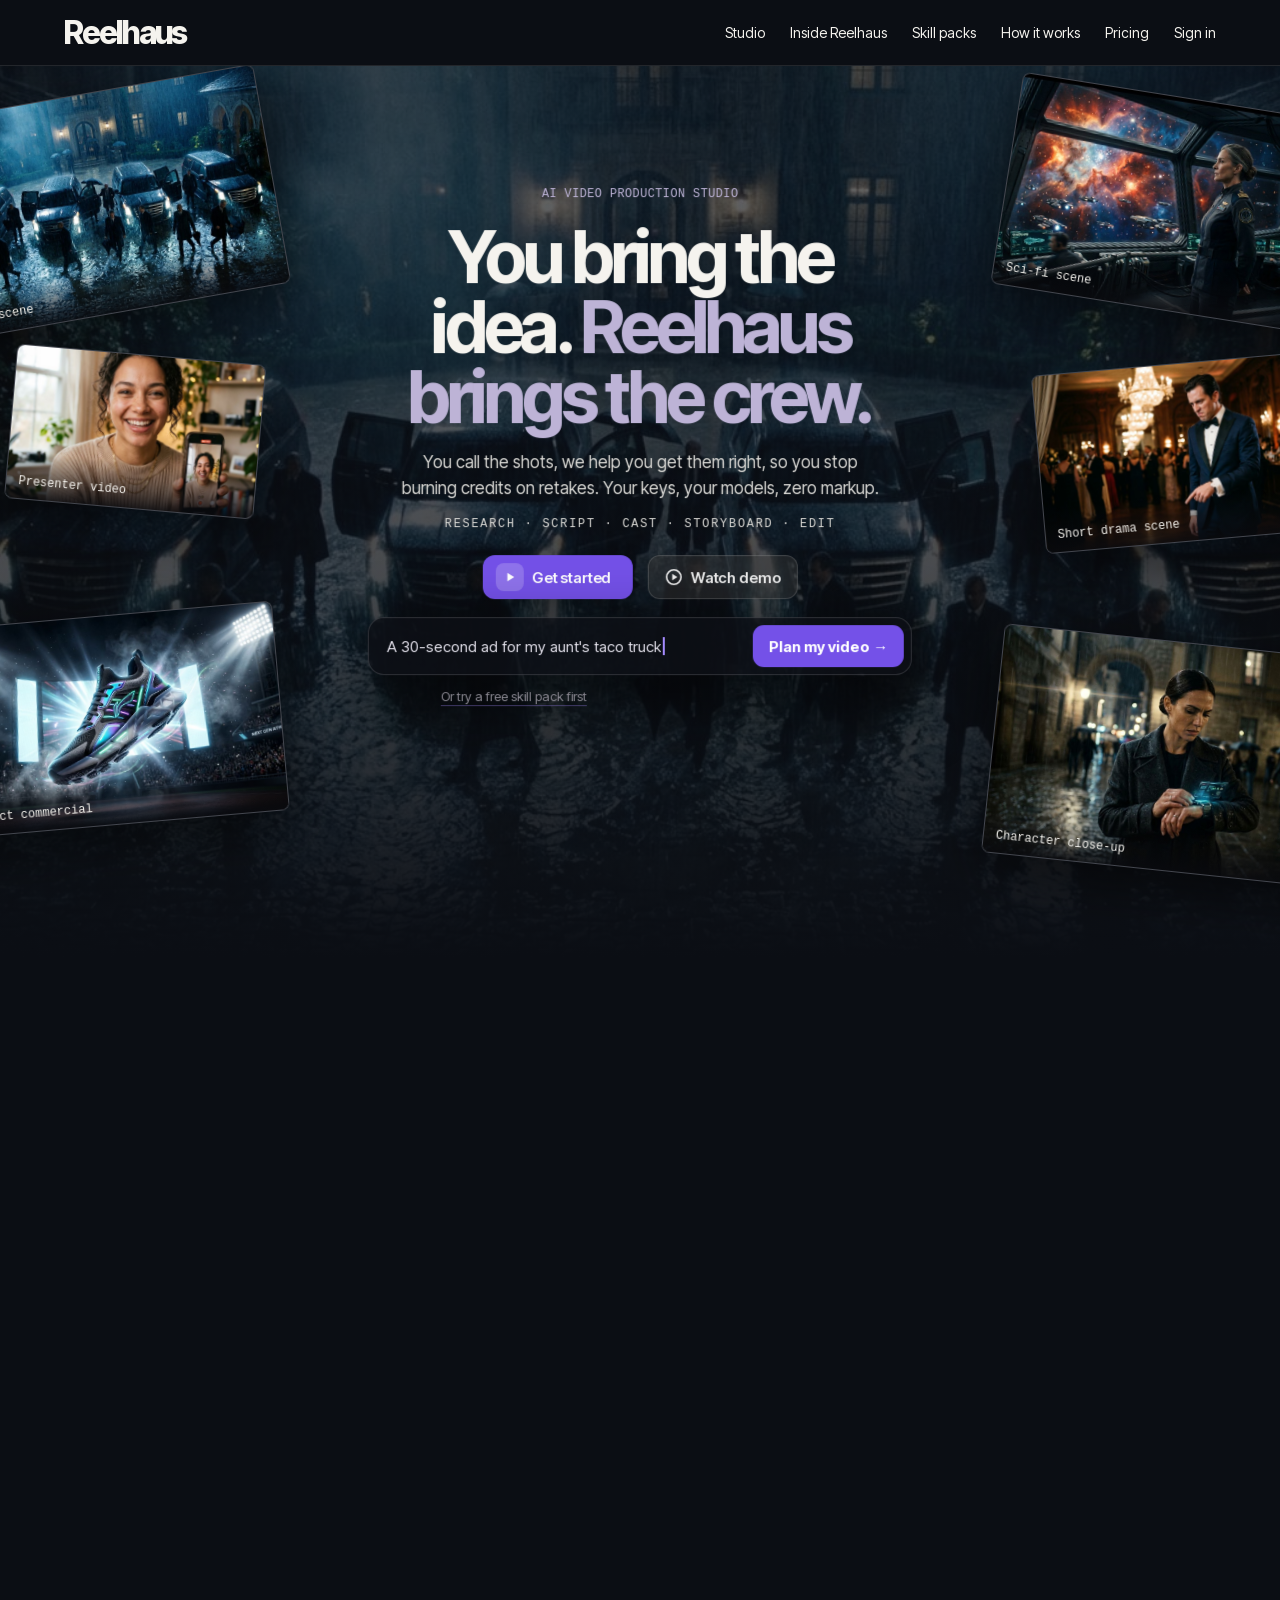
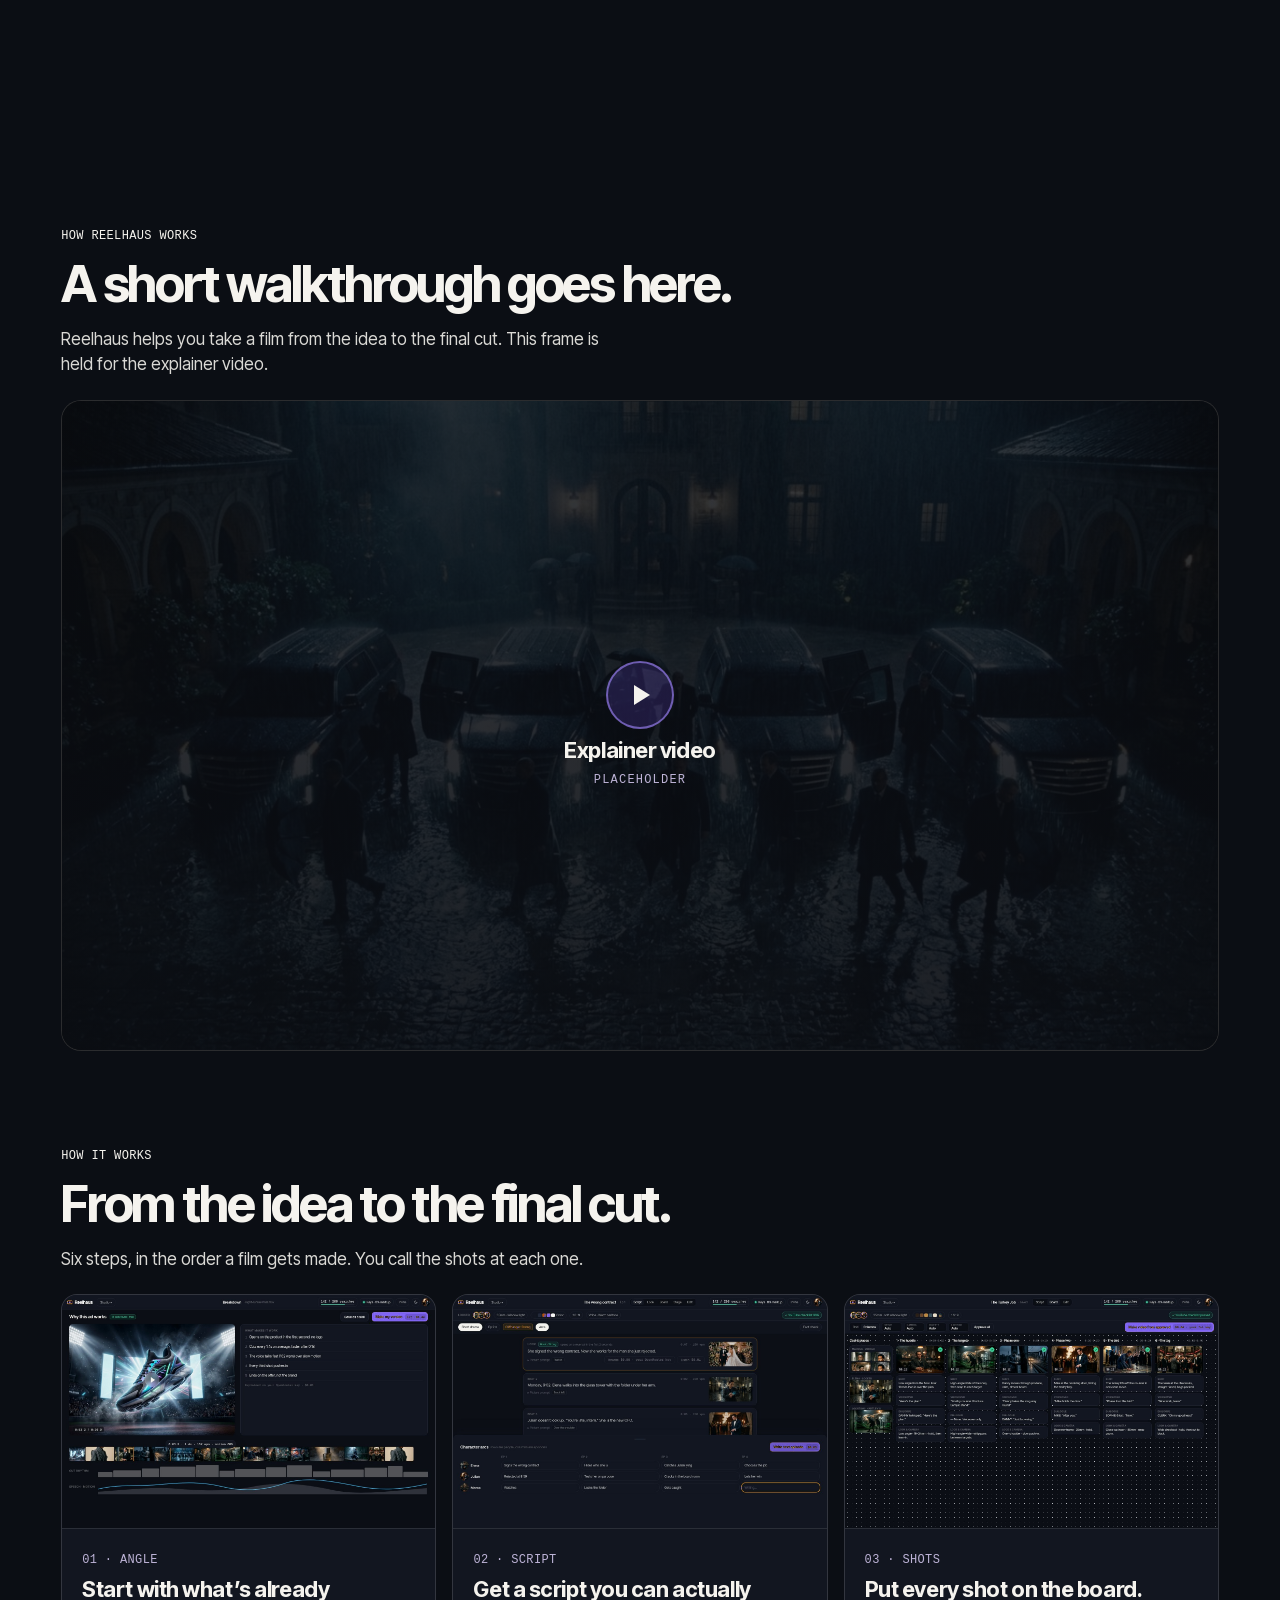
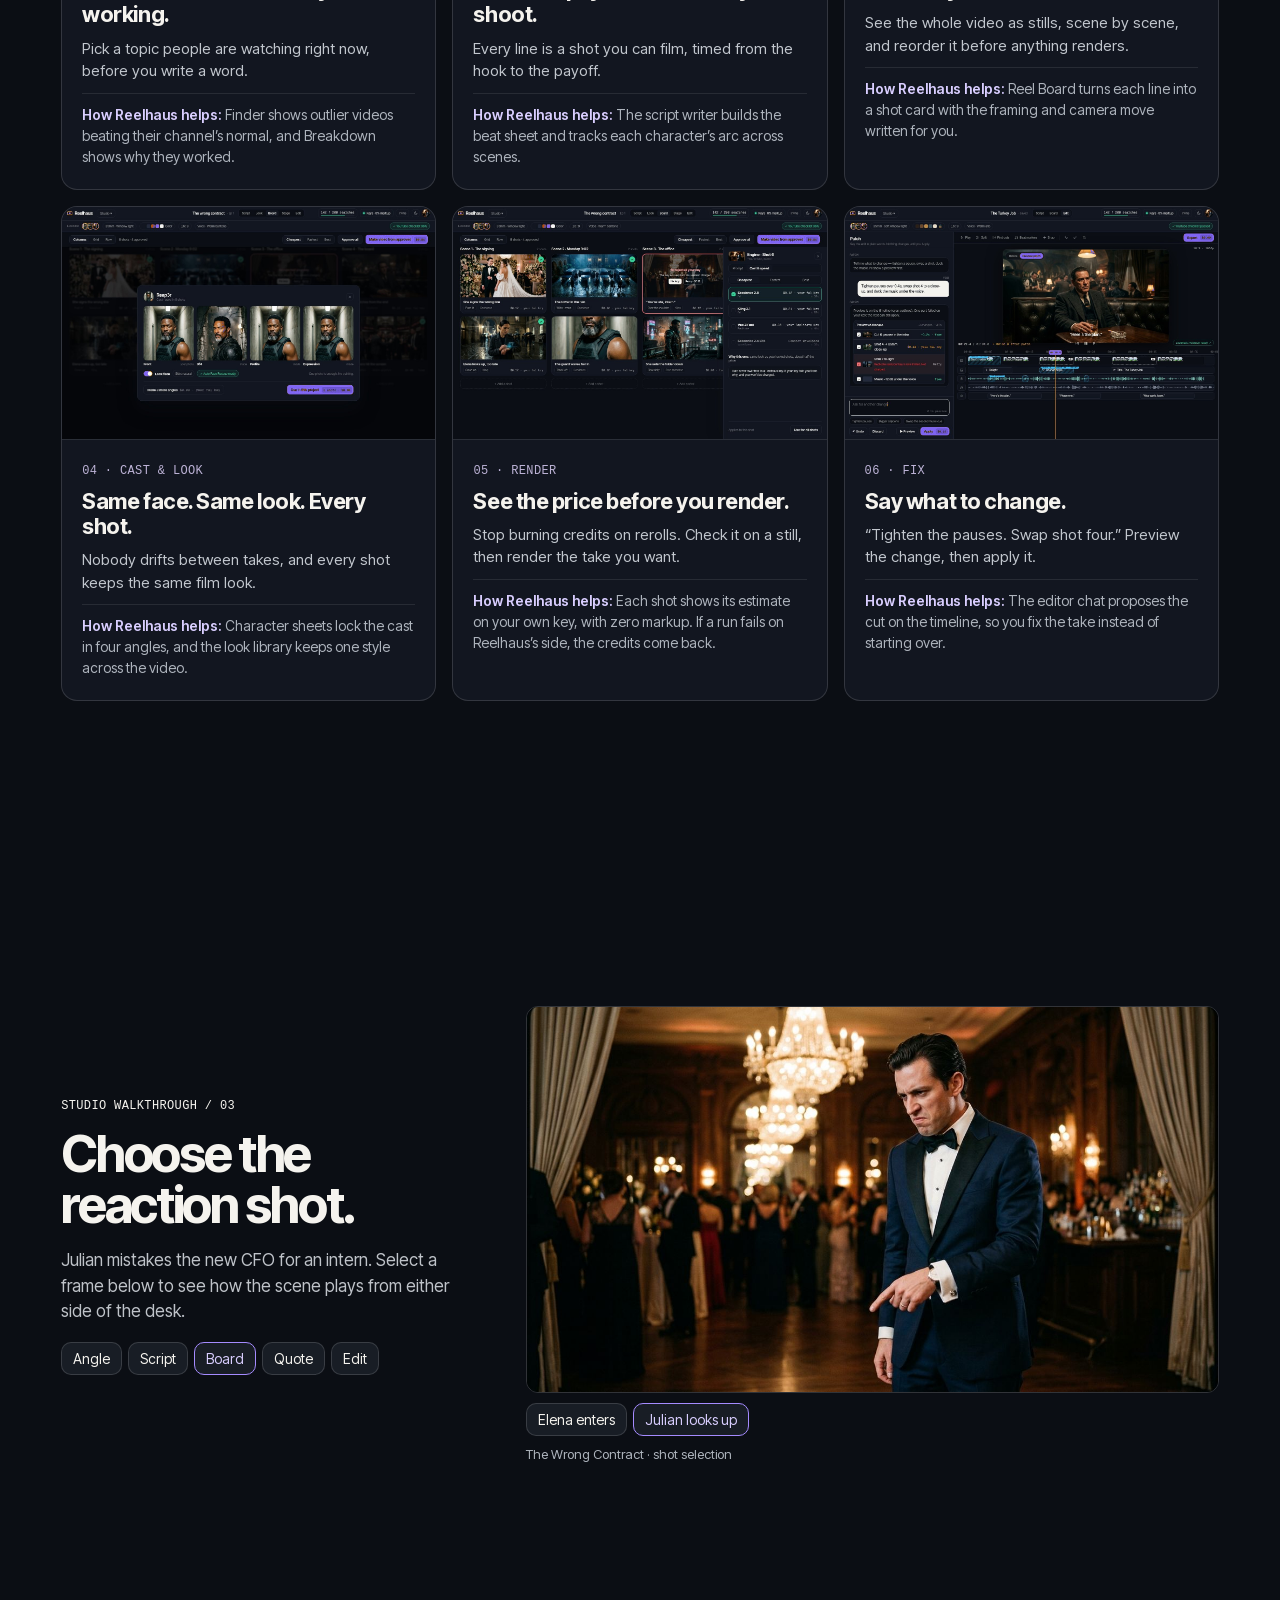
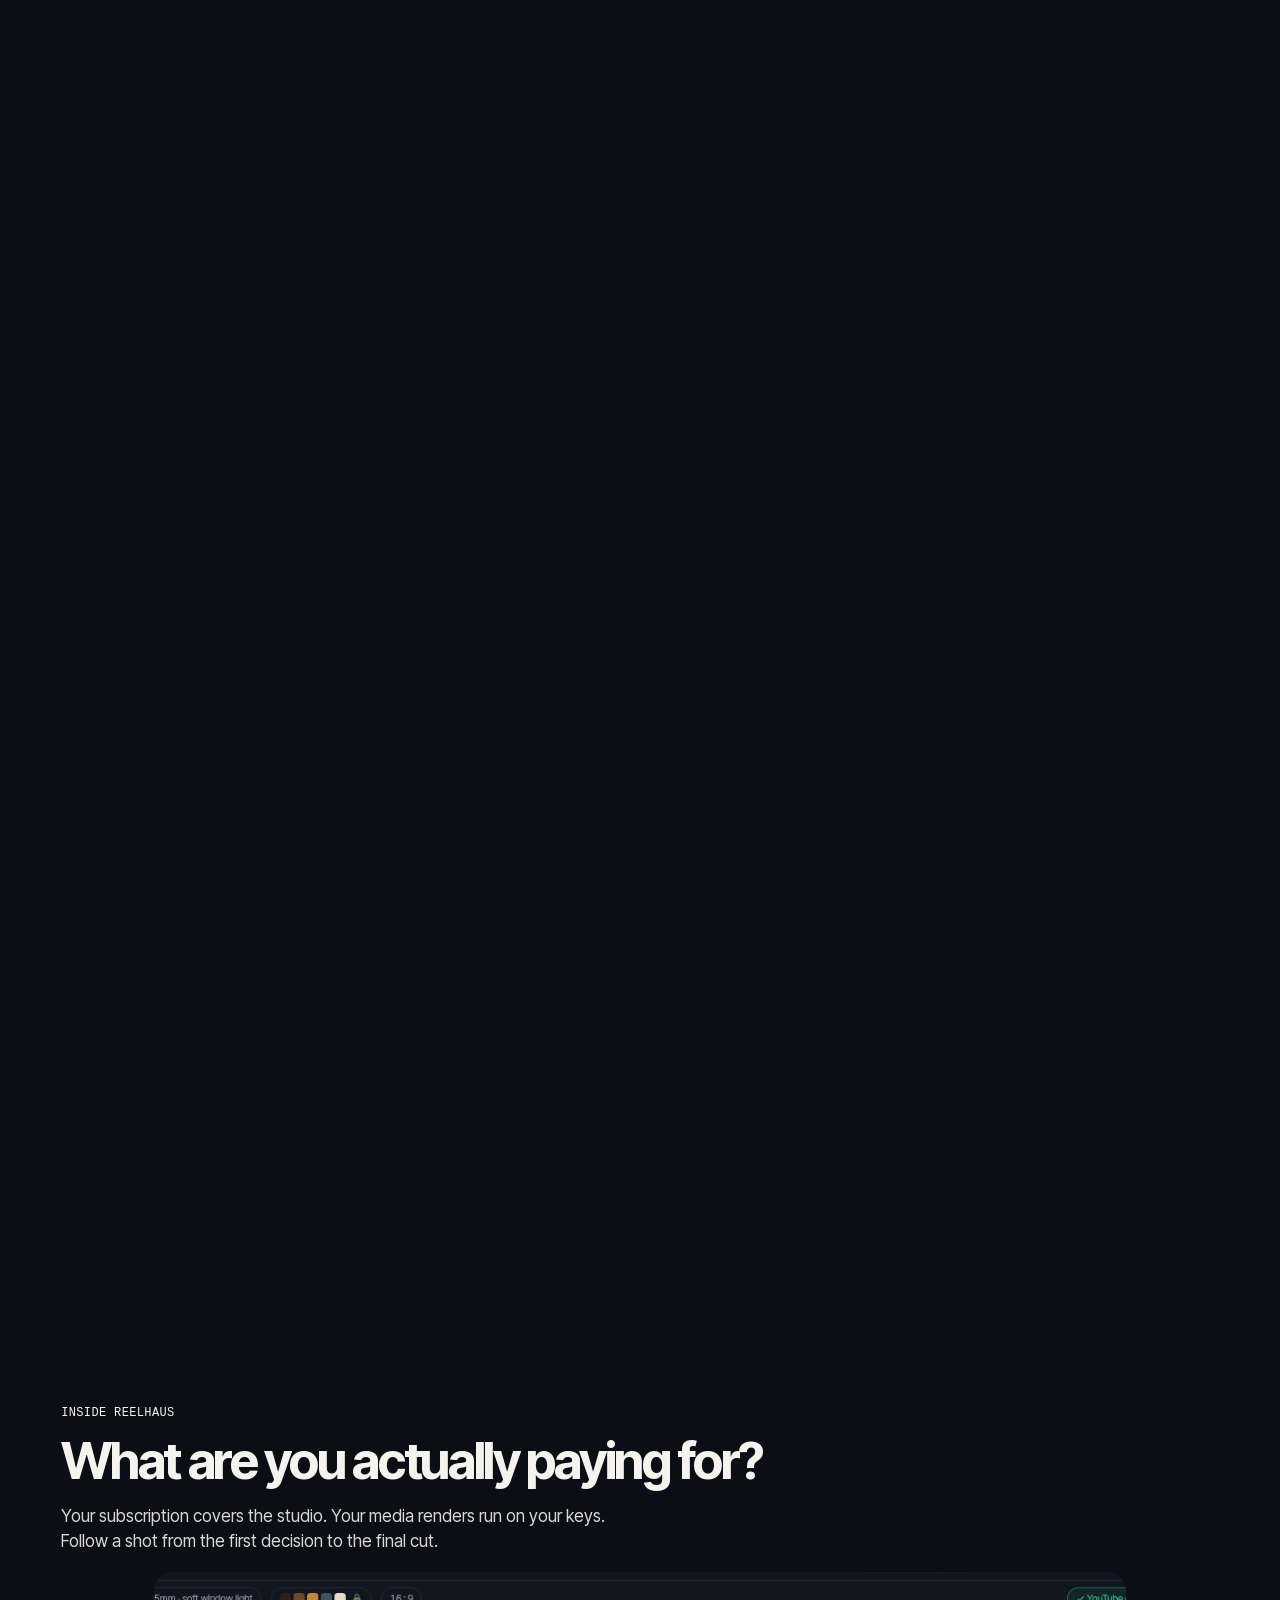
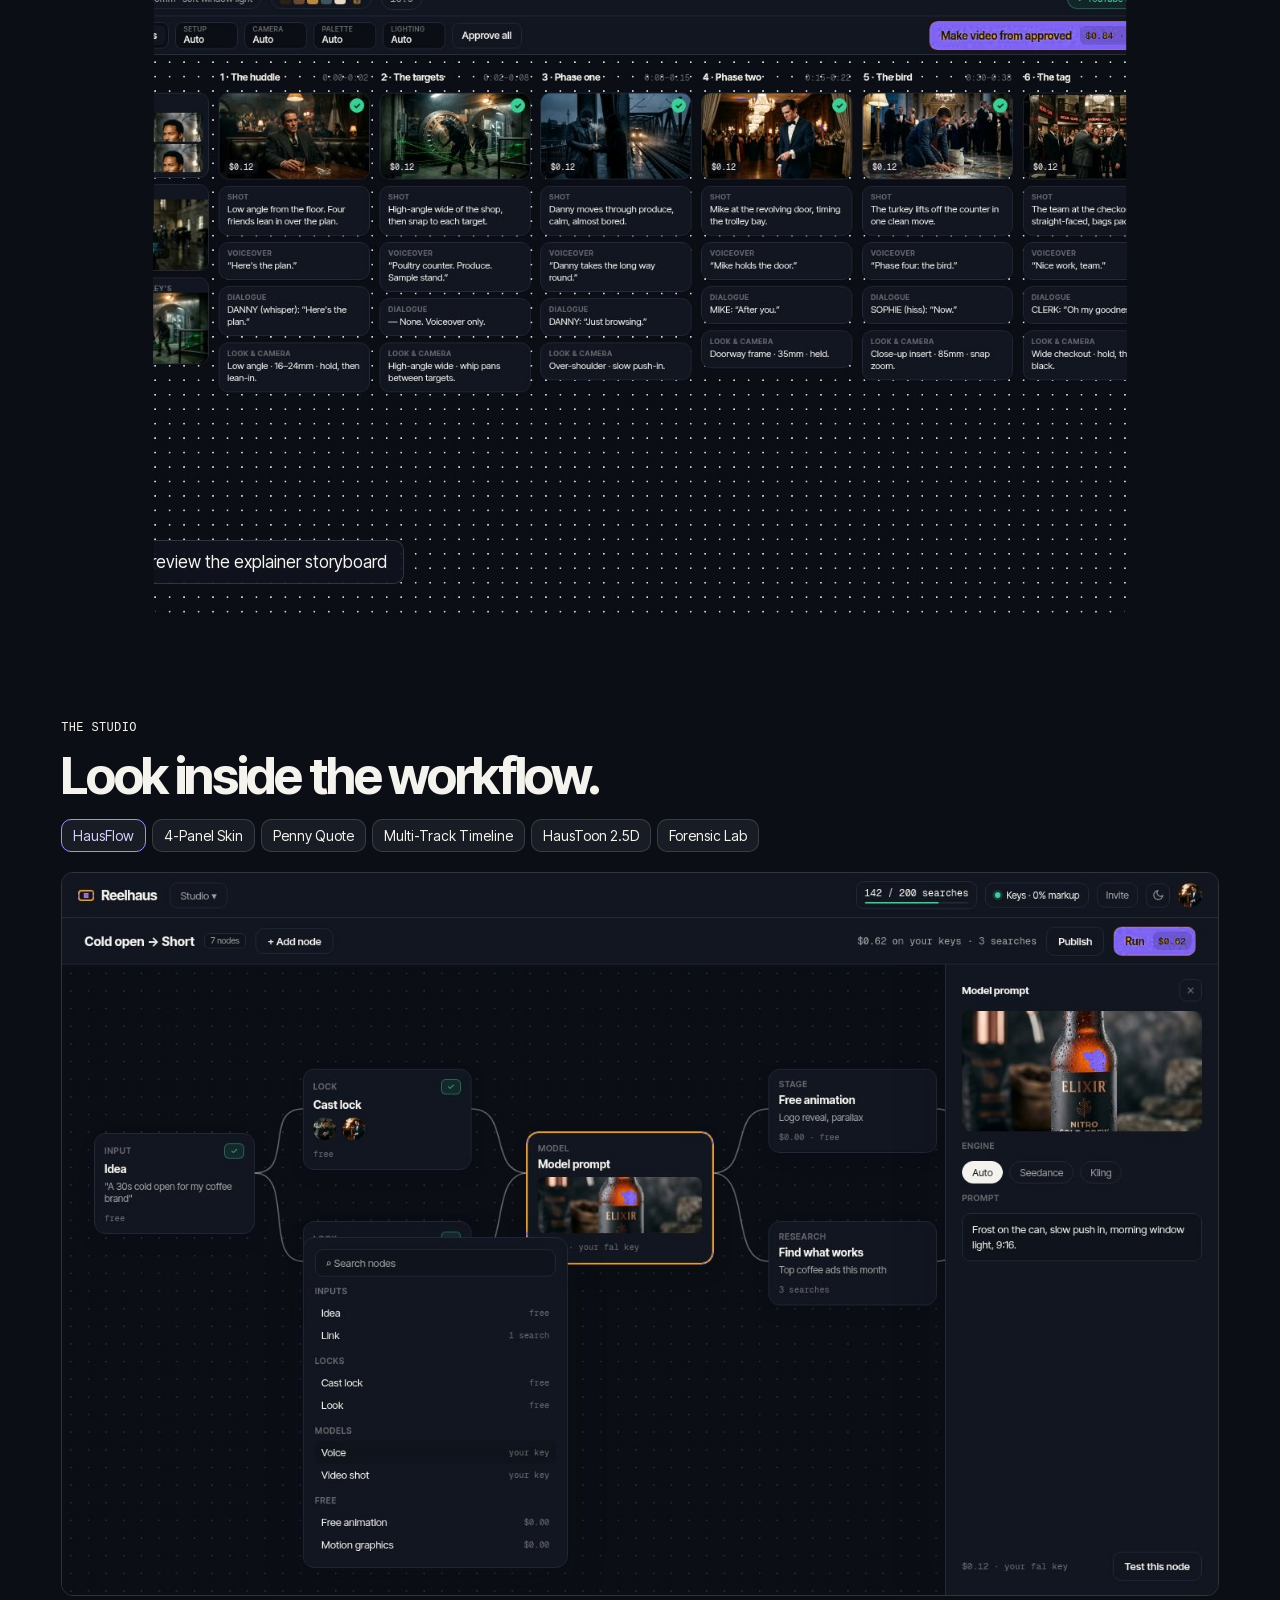
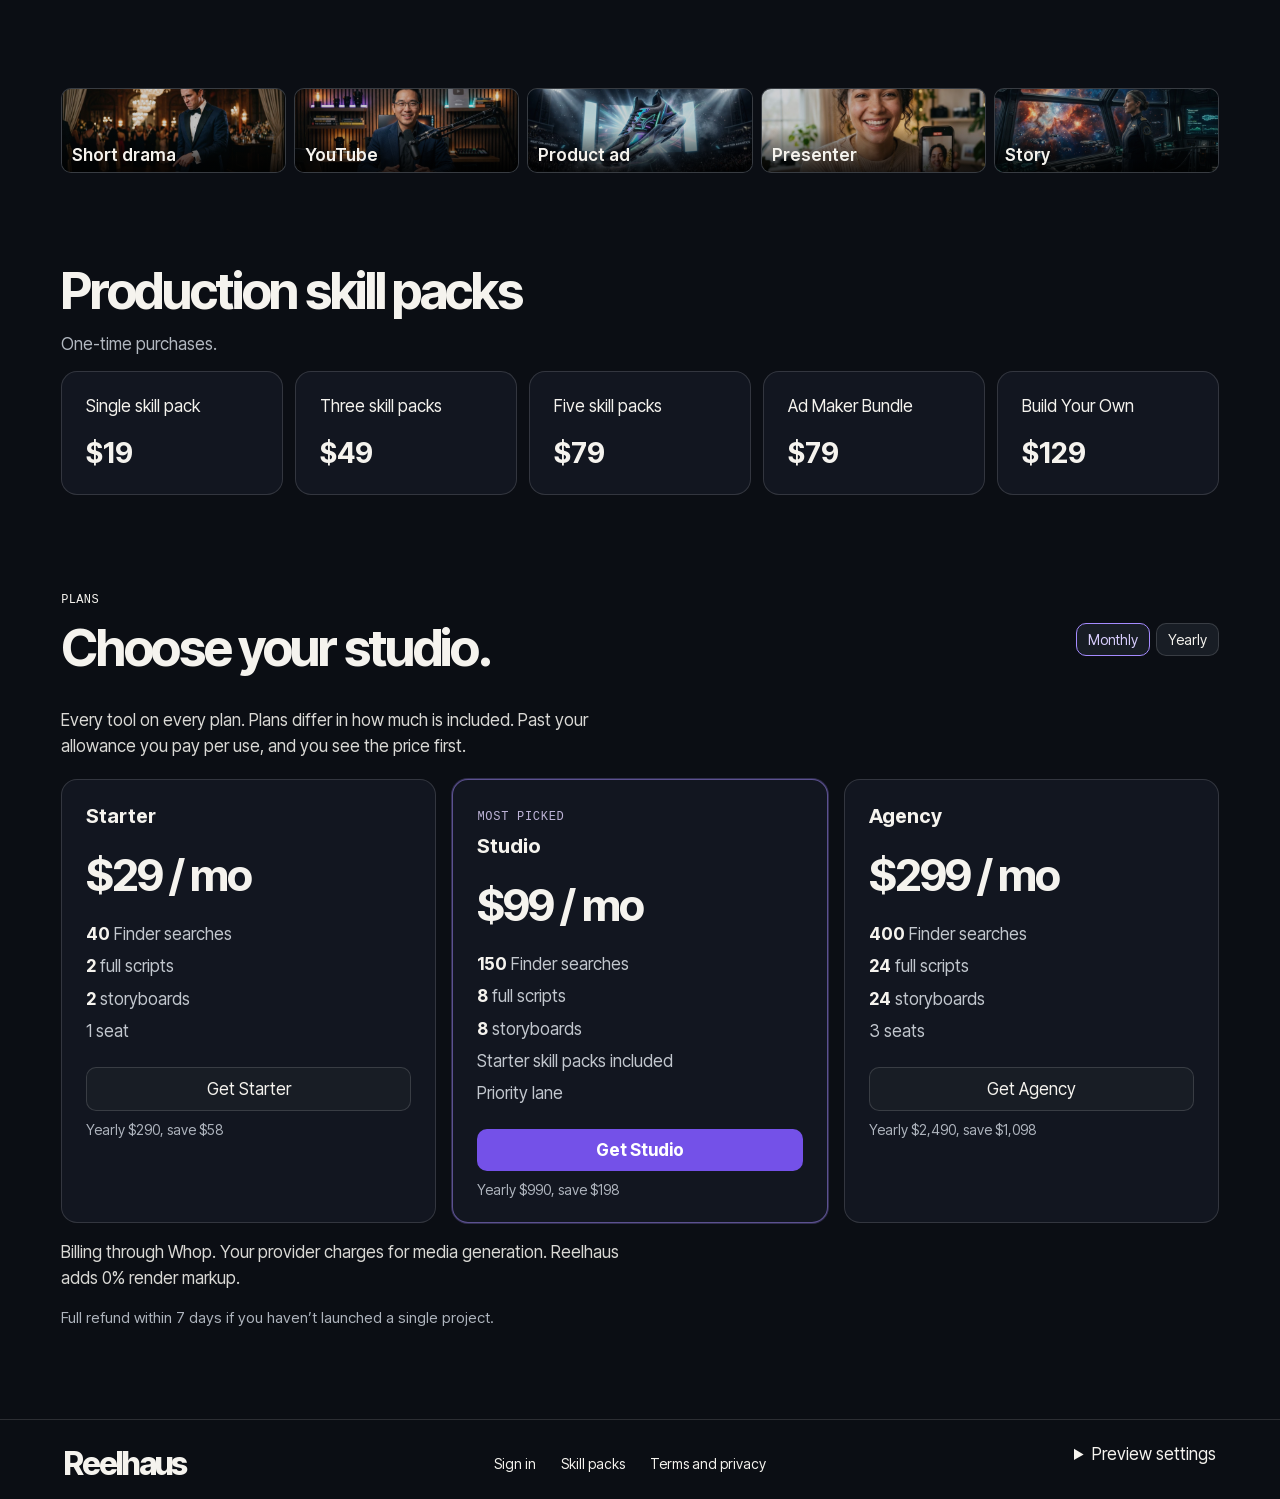
==== index.html @ 3196fe0f "Director studio headline and subline" ====
<!doctype html><html lang=en><head><meta charset=utf-8><meta name=viewport content="width=device-width,initial-scale=1"><title>Reelhaus · You bring the idea. Reelhaus brings the crew.</title><meta name=robots content=noindex>
<link rel=preload href="cg/it-font.woff2" as=font type="font/woff2" crossorigin><link rel=stylesheet href="home.css?v=1126cg6"></head><body>
<div class=sale id=banner>Cyber Week Founding Pass <b class=mono id=clock></b></div><nav><a href="#top" class=brand>Reelhaus</a><div class=links><a href="#studio">Studio</a><a href="#explainer">Inside Reelhaus</a><a href="#skills">Skill packs</a><a href="#process">How it works</a><a href="#pricing">Pricing</a><a href="https://reelhaus.ai/front/signin">Sign in</a></div></nav>
<div class=cineSeq><header id=top class=hero><img id=heroimg alt="Cinematic still from the Reelhaus showcase"><div class=heroCopy><small>AI VIDEO PRODUCTION STUDIO</small><h1 id=head>You bring the idea. <span class=hl2>Reelhaus brings the crew.</span></h1><p>You call the shots, we help you get them right, so you stop burning credits on retakes. Your keys, your models, zero markup.</p><p class=htags>Research · Script · Cast · Storyboard · Edit</p><div class=actions><a class="act act--go" href="#pricing"><span class=act__tile aria-hidden=true><svg viewBox="0 0 16 16"><path fill=currentColor d="M5.2 3.15v9.7L13.1 8 5.2 3.15z"/></svg></span>Get started</a><button class="act act--watch" type=button id=watchDemo><span class=act__play aria-hidden=true><svg viewBox="0 0 16 16"><circle cx=8 cy=8 r=6.4 fill=none stroke=currentColor stroke-width=1.4 /><path fill=currentColor d="M6.6 5.2v5.6L11.2 8z"/></svg></span>Watch demo</button></div><a class=chat href="#pricing" aria-label="Plan my video: see plans"><span class=chat__field><span class=chat__text data-typer>A 30-second ad for my aunt's taco truck</span><span class=chat__caret aria-hidden=true></span></span><span class=chat__go>Plan my video →</span></a><p class=hero__alt><a href="https://reelhaus.ai/front/skills/store">Or try a free skill pack first</a></p></div><div class=arrive><small>DIRECTOR STUDIO</small><h2>AI video production just got easier</h2><p>Reelhaus helps you turn an idea into a finished production no matter what kind of video you're trying to shoot.</p></div><div class=frames></div><p class=framehint>Swipe to see each kind of video →</p><a class="btn boardLink" href="#explainer" hidden>Explore the studio ↓</a></header></div>
<main class=wrap>
<section class="section explain" id=explainer><small>HOW REELHAUS WORKS</small><h2>A short walkthrough goes here.</h2><p class=sub>Reelhaus helps you take a film from the idea to the final cut. This frame is held for the explainer video.</p><div class=explain-frame role=img aria-label="Placeholder for the explainer video"><img src="cg/motor.jpeg" alt="" aria-hidden=true width=1280 height=714><div class=explain-overlay><span class=explain-mark aria-hidden=true></span><span class=explain-label>Explainer video</span><span class=explain-soon>Placeholder</span></div></div></section>
<section class=section id=process><small>HOW IT WORKS</small><h2>From the idea to the final cut.</h2><p class=sub>Six steps, in the order a film gets made. You call the shots at each one.</p><div class=steps><article class=stepcard><img src="cg/lab.jpeg" alt="Angle step in the Reelhaus studio" loading=lazy width=1440 height=900><div><small>01 · ANGLE</small><h3>Start with what’s already working.</h3><p>Pick a topic people are watching right now, before you write a word.</p><p class=helps><b>How Reelhaus helps:</b> Finder shows outlier videos beating their channel’s normal, and Breakdown shows why they worked.</p></div></article><article class=stepcard><img src="cg/script.jpeg" alt="Script step in the Reelhaus studio" loading=lazy width=1440 height=900><div><small>02 · SCRIPT</small><h3>Get a script you can actually shoot.</h3><p>Every line is a shot you can film, timed from the hook to the payoff.</p><p class=helps><b>How Reelhaus helps:</b> The script writer builds the beat sheet and tracks each character’s arc across scenes.</p></div></article><article class=stepcard><img src="cg/board.jpeg" alt="Shots step in the Reelhaus studio" loading=lazy width=1440 height=900><div><small>03 · SHOTS</small><h3>Put every shot on the board.</h3><p>See the whole video as stills, scene by scene, and reorder it before anything renders.</p><p class=helps><b>How Reelhaus helps:</b> Reel Board turns each line into a shot card with the framing and camera move written for you.</p></div></article><article class=stepcard><img src="cg/cast.jpeg" alt="Cast & look step in the Reelhaus studio" loading=lazy width=1440 height=900><div><small>04 · CAST & LOOK</small><h3>Same face. Same look. Every shot.</h3><p>Nobody drifts between takes, and every shot keeps the same film look.</p><p class=helps><b>How Reelhaus helps:</b> Character sheets lock the cast in four angles, and the look library keeps one style across the video.</p></div></article><article class=stepcard><img src="cg/quote.jpeg" alt="Render step in the Reelhaus studio" loading=lazy width=1440 height=900><div><small>05 · RENDER</small><h3>See the price before you render.</h3><p>Stop burning credits on rerolls. Check it on a still, then render the take you want.</p><p class=helps><b>How Reelhaus helps:</b> Each shot shows its estimate on your own key, with zero markup. If a run fails on Reelhaus’s side, the credits come back.</p></div></article><article class=stepcard><img src="cg/edit.jpeg" alt="Fix step in the Reelhaus studio" loading=lazy width=1440 height=900><div><small>06 · FIX</small><h3>Say what to change.</h3><p>“Tighten the pauses. Swap shot four.” Preview the change, then apply it.</p><p class=helps><b>How Reelhaus helps:</b> The editor chat proposes the cut on the timeline, so you fix the take instead of starting over.</p></div></article></div><p class=stephint>Swipe for all six steps →</p></section><!-- The Wrong Contract walkthrough, moved below the six-step section (Nov 26). -->
<section id=studio class="section story"><div class=stage><div><small id=step></small><h2 id=storytitle></h2><p id=storycopy></p><div id=chapters class=tabs></div></div><figure><img id=storyimg class=screen alt=""><div id=trybar class=tabs style="margin-top:10px"></div><figcaption id=caption></figcaption></figure></div></section>
<section class=section id=paying><small>INSIDE REELHAUS</small><h2>What are you actually paying for?</h2><p class=sub>Your subscription covers the studio. Your media renders run on your keys. Follow a shot from the first decision to the final cut.</p><div class=speaker><img id=poster alt="The Reelhaus board with every shot planned"><button id=explain>▶ Preview the explainer storyboard</button></div></section>
<section class=section id=showcase><small>THE STUDIO</small><h2>Look inside the workflow.</h2><div class=tabs id=showtabs></div><br><img class=screen id=showimg alt=""></section>
<div class=formats id=formats aria-label="Explore video formats"></div>
<section class=section id=skills><h2>Production skill packs</h2><p class=muted>One-time purchases.</p><div class=shelf id=packs></div></section>
<section class=section id=pricing><div class=toolbar><div><small>PLANS</small><h2>Choose your studio.</h2></div><div class=tabs><button id=monthly>Monthly</button><button id=yearly>Yearly</button></div></div><p class=sub>Every tool on every plan. Plans differ in how much is included. Past your allowance you pay per use, and you see the price first.</p><div class=plans><article class="panel"><h3>Starter</h3><strong class=price data-mo="$29 / mo" data-yr="$290 / yr">$29 / mo</strong><ul><li><b>40</b> Finder searches</li><li><b>2</b> full scripts</li><li><b>2</b> storyboards</li><li>1 seat</li></ul><a class="btn" data-mo="https://whop.com/checkout/plan_vIGeO5fbLDedA" data-yr="https://whop.com/checkout/plan_IWw9tBwpGFD9Z" href="https://whop.com/checkout/plan_vIGeO5fbLDedA">Get Starter</a><span class=yr>Yearly $290, save $58</span></article><article class="panel pick"><span class=tag>Most picked</span><h3>Studio</h3><strong class=price data-mo="$99 / mo" data-yr="$990 / yr">$99 / mo</strong><ul><li><b>150</b> Finder searches</li><li><b>8</b> full scripts</li><li><b>8</b> storyboards</li><li>Starter skill packs included</li><li>Priority lane</li></ul><a class="btn cta" data-mo="https://whop.com/checkout/plan_9DZ0OADZL1bAc" data-yr="https://whop.com/checkout/plan_Pr12zNX5p3GUt" href="https://whop.com/checkout/plan_9DZ0OADZL1bAc">Get Studio</a><span class=yr>Yearly $990, save $198</span></article><article class="panel"><h3>Agency</h3><strong class=price data-mo="$299 / mo" data-yr="$2,490 / yr">$299 / mo</strong><ul><li><b>400</b> Finder searches</li><li><b>24</b> full scripts</li><li><b>24</b> storyboards</li><li>3 seats</li></ul><a class="btn" data-mo="https://whop.com/checkout/plan_gIcehut7rWfQ9" data-yr="https://whop.com/checkout/plan_ZNGIC8xR3PT9p" href="https://whop.com/checkout/plan_gIcehut7rWfQ9">Get Agency</a><span class=yr>Yearly $2,490, save $1,098</span></article></div><p class=sub>Billing through Whop. Your provider charges for media generation. Reelhaus adds 0% render markup.</p><p class=refund>Full refund within 7 days if you haven’t launched a single project.</p></section></main>
<footer><b class=brand>Reelhaus</b><div class=links><a href="https://reelhaus.ai/front/signin">Sign in</a><a href="https://reelhaus.ai/front/skills/store">Skill packs</a><a href="https://reelhaus.ai/front/legal">Terms and privacy</a></div><details id=settings><summary>Preview settings</summary><label>Campaign <select id=campaign><option>Cyber Week</option><option>Evergreen</option></select></label><small>Storyboard previews use stills.</small></details></footer>
<dialog id=modal><div class=toolbar><small id=kind></small><button id=closebtn>Close ×</button></div><h3 id=mt></h3><img id=mi alt=""><p id=mc></p><div class=actions><button id=prev>Previous</button><button id=next>Next</button></div></dialog>
<dialog id=demo class=demobox><div class=toolbar><small>REELHAUS DEMO</small><button id=democlose>Close ×</button></div><video id=demoVideo controls playsinline preload=none></video></dialog><script src="home.js?v=1126cg6"></script></body></html>
---- home.css ----
@font-face{font-family:IT;src:url(cg/it-font.woff2) format('woff2');font-display:swap}*{box-sizing:border-box}html{scroll-behavior:smooth;scroll-padding-top:24px}body{margin:0;background:#0b0e14;color:#f5f3ee;font:17px IT,Arial,sans-serif}a,button,select{color:inherit;font:inherit}a{text-decoration:none}button,select{cursor:pointer}button,a.btn,select{background:#181d25;border:1px solid #ffffff24;border-radius:10px;padding:11px 16px}button:hover,.btn:hover,select:hover{border-color:#ffffff80}button:focus-visible,a:focus-visible,select:focus-visible{outline:3px solid #A58BFF;outline-offset:3px}.cta{background:#7451E8!important;color:#fff;border:0!important;font-weight:700}.cta:hover{background:#8466f0!important}.mono,small{font:12px/1.55 ui-monospace,monospace;letter-spacing:.03em}.sale,nav,.toolbar,.actions,.crumb{display:flex;align-items:center;gap:15px}.sale{background:#14111f;justify-content:center;padding:7px;font-size:13px}.sale b{color:#BDB3D6}nav{height:66px;justify-content:space-between;padding:0 5vw;border-bottom:1px solid #ffffff19}.brand{font-weight:750;letter-spacing:-.065em;font-size:32px}.links{display:flex;align-items:center;gap:25px;font-size:14px}.wrap{max-width:1260px;padding:0 4vw;margin:auto}.hero{position:relative;isolation:isolate;min-height:590px;height:72vh;max-height:840px;display:flex;align-items:end;background:#101216;overflow:hidden}.hero>img{position:absolute;inset:0;width:100%;height:100%;object-fit:cover;z-index:-2;transform:scale(var(--scale,1.01));object-position:65% 44%}.hero:after{content:'';position:absolute;inset:0;z-index:-1;background:linear-gradient(90deg,#090a0cdc 0%,#090a0c66 55%,transparent),linear-gradient(0deg,#0b0e14,transparent 53%)}.heroCopy{width:100%;padding:7vh 5vw 5vh}.hero h1{font-size:clamp(50px,6.2vw,94px);line-height:.98;letter-spacing:-.055em;max-width:780px;margin:18px 0}.hero p,.sub{max-width:570px;line-height:1.5;color:#dad9d5}.actions{flex-wrap:wrap}.hero .actions{margin:24px 0}.filmctl{display:flex;align-items:center;gap:16px;font-size:14px}.filmctl button{border-radius:30px;background:#0007}.hero progress{accent-color:#A58BFF;width:min(25vw,320px);height:3px}.formats{display:grid;grid-template-columns:repeat(5,1fr);gap:8px;margin-top:14px}.formats button{padding:0;position:relative;overflow:hidden;background:#171c23;aspect-ratio:2.65}.formats img{width:100%;height:100%;object-fit:cover;opacity:.8}.formats span{position:absolute;bottom:0;left:0;width:100%;text-align:left;padding:18px 10px 7px;background:linear-gradient(transparent,#000c);font-weight:600}.section{margin:92px auto}.section h2,.stage h2{font-size:clamp(32px,4vw,58px);line-height:1;letter-spacing:-.045em;margin:12px 0 18px}.story{height:235vh}.stage{position:sticky;top:0;min-height:98vh;display:grid;grid-template-columns:1fr 1.7fr;gap:5%;align-items:center}.stage p{color:#bfc3c9;line-height:1.5}.tabs{display:flex;gap:6px;flex-wrap:wrap}.tabs button{padding:7px 11px;font-size:14px}.tabs button[aria-pressed=true]{border-color:#A58BFF;color:#d9ceff}.screen{display:block;width:100%;border-radius:12px;border:1px solid #ffffff28;transition:opacity .2s}.stage figure{margin:0}.stage figcaption{font-size:13px;color:#aeb4bd;margin-top:10px}.speaker{position:relative;aspect-ratio:16/9;overflow:hidden;background:#090a0d;border-radius:20px}.speaker img{width:100%;height:100%;object-fit:cover}.speaker button{position:absolute;bottom:6%;left:4%;background:#10141ef0}.panel{border:1px solid #ffffff23;background:#121620;border-radius:16px;padding:24px}.plans{display:grid;grid-template-columns:1fr 1fr;gap:16px;margin-top:20px}.price{font-size:44px;letter-spacing:-.045em}.panel h3{margin-top:0}.panel p{color:#c2c7ce;line-height:1.5}.toolbar{justify-content:space-between;flex-wrap:wrap}.shelf{display:flex;gap:12px;overflow:auto}.shelf .panel{min-width:175px;flex:1}.shelf strong{display:block;margin-top:20px;font-size:28px}footer{border-top:1px solid #ffffff22;padding:24px 5vw;display:flex;justify-content:space-between;gap:12px;flex-wrap:wrap}details{max-width:600px}summary{cursor:pointer}details label{display:block;margin:10px 0}select{max-width:100%;font-size:14px}dialog{background:#121620;color:#f5f3ee;border:1px solid #424853;border-radius:18px;width:min(860px,94vw);max-height:92vh;padding:22px}dialog::backdrop{background:#000c}dialog img{width:100%;max-height:54vh;object-fit:contain}dialog h3{font-size:26px;margin:15px 0}.muted{color:#b2b8c0}body [hidden]{display:none!important}
@media(max-width:700px){.links a:not(:last-child){display:none}.hero{height:auto;min-height:510px}.hero h1{font-size:47px}.heroCopy{padding:40px 5vw 24px}.hero .actions{align-items:stretch;flex-direction:column;text-align:center}.formats{display:flex;overflow:auto}.formats button{flex:0 0 135px}.story{height:auto}.stage{display:block;position:static;min-height:auto}.stage figure{margin-top:20px}.plans{grid-template-columns:1fr}.section{margin:60px auto}.speaker{border-radius:12px}.toolbar{align-items:start}.filmctl{gap:8px}.hero progress{display:none}}
@media(prefers-reduced-motion:reduce){html{scroll-behavior:auto}.story{height:auto}.stage{position:static;min-height:0}.hero>img{transform:none}.screen{transition:none}}


.cineSeq{position:relative;height:185svh;background:#0b0e14}.cineSeq .hero{position:sticky;top:0;height:100svh;min-height:540px;max-height:none;display:block;isolation:isolate}.cineSeq .hero:after{z-index:-1;background:linear-gradient(0deg,#0b0e14 1%,#0b0e14a8 35%,#0b0e147d 85%,#0b0e1490)}.cineSeq .hero>img{filter:saturate(.75);object-position:50% 42%;opacity:.68}.cineSeq .heroCopy{position:absolute;top:42%;left:50%;transform:translate(-50%,-50%);padding:0;width:min(58%,790px);text-align:center;z-index:3}.heroCopy h1{font-size:clamp(54px,5.6vw,90px);text-wrap:balance;line-height:.98}.heroCopy p{margin:18px auto;max-width:490px}.heroCopy .actions,.heroCopy .filmctl{justify-content:center}.heroCopy .filmctl{margin:18px auto}.heroCopy progress{display:none}.frames{position:absolute;inset:0;pointer-events:none;z-index:2}.frame{margin:0;position:absolute;left:0;top:0;transform-origin:center;background:#121620;box-shadow:0 18px 50px #0008;border:1px solid #ffffff35;border-radius:8px;overflow:hidden}.frame img{width:100%;height:100%;object-fit:cover;display:block}.frame figcaption{position:absolute;bottom:0;left:0;right:0;background:linear-gradient(transparent,#090a0ee6);padding:22px 12px 10px;font:12px ui-monospace,monospace}.arrive{position:absolute;inset:14% 5% auto;text-align:center;opacity:0;pointer-events:none}.arrive h2{font-size:clamp(36px,5.7vw,88px);letter-spacing:-.055em;margin:10px auto}.boardLink{position:absolute;left:50%;bottom:13%;transform:translateX(-50%);z-index:4}.heroCopy small,.arrive small{color:#BDB3D6}.speaker{clip-path:inset(0 var(--reveal,0%) round 20px)}.frame,.heroCopy,.arrive{will-change:transform,opacity}
@media(max-width:700px),(prefers-reduced-motion:reduce){.cineSeq{height:auto}.cineSeq .hero{position:relative;height:auto;min-height:0;padding:34px 0 18px}.cineSeq .heroCopy{position:relative;inset:auto;transform:none;width:min(92%,740px);margin:auto}.heroCopy h1{font-size:clamp(40px,8vw,72px)}.speaker{clip-path:none}.cineSeq .heroCopy,.frame{will-change:auto}.arrive{position:relative;inset:auto;opacity:1;pointer-events:auto;margin:28px auto 0;width:min(92%,740px);text-align:center}.arrive h2{font-size:clamp(28px,7.4vw,48px);margin:8px auto 12px}.boardLink{position:relative;left:auto;bottom:auto;transform:none;display:inline-flex;margin:16px auto 10px}}
@media(max-width:700px){.frames{position:relative;display:flex;overflow-x:auto;scroll-snap-type:x mandatory;-webkit-overflow-scrolling:touch;gap:8px;padding:18px 4vw 6px;scrollbar-width:none;pointer-events:auto}.frames::-webkit-scrollbar{display:none}.frame{position:relative;inset:auto;flex:0 0 70%;aspect-ratio:16/10;scroll-snap-align:start}.frame figcaption{font-size:11px;padding:16px 8px 8px}.framehint{display:block;text-align:center;font-size:13px;color:#aeb4bd;margin:4px 0 0}.cineSeq .hero{display:flex;flex-direction:column;align-items:center}}
@media(min-width:701px) and (prefers-reduced-motion:reduce){.frames{position:relative;display:flex;gap:8px;padding:22px 4vw 0;pointer-events:auto}.frame{position:relative;inset:auto;flex:1;aspect-ratio:16/10}.frame figcaption{font-size:11px;padding:16px 8px 8px}}

/* Reelhaus additions (Nov 26): headline accent, 3 plans, process slider. */
.hl2{color:#BDB3D6}
.plans{grid-template-columns:repeat(3,1fr)}
.panel.pick{border-color:#A58BFF80;box-shadow:0 0 0 1px #A58BFF40}
.panel .tag{display:inline-block;font:12px ui-monospace,monospace;letter-spacing:.06em;text-transform:uppercase;color:#BDB3D6;margin-bottom:10px}
.panel ul{list-style:none;padding:0;margin:16px 0 20px;color:#c2c7ce;line-height:1.9}
.panel ul b{color:#f5f3ee}
.panel .btn{display:block;text-align:center;margin-top:8px}
.panel .yr{display:block;margin-top:10px;font-size:14px;color:#aeb4bd}
.panel .yr:hover{color:#f5f3ee}
.refund{color:#aeb4bd;font-size:15px}
.steps{display:grid;grid-template-columns:repeat(3,1fr);gap:16px;margin-top:22px}
.stepcard{border:1px solid #ffffff23;background:#121620;border-radius:16px;overflow:hidden;display:flex;flex-direction:column}
.stepcard img{width:100%;height:auto;aspect-ratio:16/10;object-fit:cover;display:block;border-bottom:1px solid #ffffff1a}
.stepcard div{padding:18px 20px 22px}
.stepcard small{color:#BDB3D6}
.stepcard h3{margin:8px 0 10px;font-size:22px;letter-spacing:-.02em;line-height:1.15}
.stepcard p{color:#c2c7ce;line-height:1.5;margin:0 0 10px;font-size:15px}
.stepcard .helps{font-size:14px;color:#aeb4bd;border-top:1px solid #ffffff17;padding-top:10px;margin:0}
.stepcard .helps b{color:#d9ceff;font-weight:600}
.stephint{display:none}
.explainer-slot{margin-top:14px;color:#aeb4bd;font-size:14px}
@media(max-width:700px){
.plans{grid-template-columns:1fr}
.steps{display:flex;overflow-x:auto;scroll-snap-type:x mandatory;gap:10px;margin:18px -4vw 0;padding:0 4vw 8px;scrollbar-width:none}
.steps::-webkit-scrollbar{display:none}
.stepcard{flex:0 0 calc(50% - 5px);scroll-snap-align:start}
.stepcard div{padding:12px 12px 14px}
.stepcard h3{font-size:16px}
.stepcard p,.stepcard .helps{font-size:13px}
.stephint{display:block;font-size:13px;color:#aeb4bd;margin-top:6px}
}

.htags{font:12px/1.55 ui-monospace,monospace;letter-spacing:.14em;text-transform:uppercase;color:#BDB3D6;margin:-4px auto 0!important}
.heroCopy .actions{justify-content:center;margin:22px 0 0}
.act{display:inline-flex;align-items:center;justify-content:center;gap:8px;height:44px;min-width:150px;padding:0 16px 0 8px;border:0;border-radius:12px;font-weight:600;font-size:15px;letter-spacing:-.01em;white-space:nowrap;color:#fff;cursor:pointer}
.act--go{background:#7451E8;box-shadow:0 10px 30px -10px #0009;transition:background-color .3s,transform .3s}
.act--go:hover{background:#6241D6;transform:translateY(-2px)}
.act__tile{width:28px;height:28px;border-radius:8px;display:grid;place-items:center;background:#fff3;flex:none}
.act__tile svg,.act__play svg{width:14px;height:14px;display:block}.act__play svg{width:18px;height:18px}
.act--watch{background:#3a3a3a73;backdrop-filter:blur(12px);-webkit-backdrop-filter:blur(12px);box-shadow:inset 0 0 0 1px #ffffff29;color:#eee;padding:0 16px}
.act--watch:hover{background:#5a5a5a8c;border:0}
.chat{display:flex;align-items:center;gap:10px;width:min(34rem,100%);margin:18px auto 0;padding:7px 7px 7px 18px;border-radius:16px;background:#0d0f16cc;border:1px solid #ffffff24;box-shadow:0 24px 70px #000a;backdrop-filter:blur(10px)}
.chat:hover{border-color:#A58BFF99}
.chat__field{flex:1;min-width:0;display:flex;align-items:center;text-align:left;font-size:15px;color:#e6e4ee;white-space:nowrap;overflow:hidden;min-height:1.5em}
.chat__text{overflow:hidden;text-overflow:ellipsis}
.chat__caret{flex:none;width:2px;height:1.2em;margin-left:2px;background:#A58BFF;animation:caret 1s steps(1) infinite}
@keyframes caret{50%{opacity:0}}
.chat__go{flex:none;display:inline-flex;align-items:center;min-height:42px;padding:0 16px;border-radius:11px;font-weight:700;font-size:15px;color:#fff;background:#7451E8}
.hero__alt{margin:12px 0 0!important;font-size:13px}
.hero__alt a{color:#c9c6d4;text-decoration:underline;text-decoration-color:#A58BFF80;text-underline-offset:4px}
.demobox video{width:100%;max-height:70vh;background:#000;border-radius:10px;margin-top:10px}
@media(max-width:700px){.heroCopy .actions{flex-direction:row;justify-content:center}.act{min-width:0;flex:1}.chat{flex-direction:column;align-items:stretch;padding:10px}.chat__go{justify-content:center}}
@media(prefers-reduced-motion:reduce){.chat__caret{animation:none}}
@media(max-width:700px){.htags{font-size:10.5px;letter-spacing:.06em}}

.arrive p{max-width:540px;margin:0 auto;line-height:1.45;color:#dad9d5;font-size:17px}
.framehint{display:none}
.explain-frame{position:relative;aspect-ratio:16/9;border-radius:20px;overflow:hidden;background:#090a0d;border:1px solid #ffffff23;margin-top:22px}
.explain-frame>img{width:100%;height:100%;object-fit:cover;opacity:.4;filter:saturate(.7);display:block}
.explain-overlay{position:absolute;inset:0;display:flex;flex-direction:column;align-items:center;justify-content:center;gap:8px;background:linear-gradient(#0b0e1488,#0b0e14d0)}
.explain-mark{width:68px;height:68px;border-radius:50%;border:2px solid #A58BFF99;background:#7451E833;display:grid;place-items:center}
.explain-mark:before{content:"";width:0;height:0;border-style:solid;border-width:10px 0 10px 16px;border-color:transparent transparent transparent #f5f3ee;margin-left:3px}
.explain-label{font-weight:700;letter-spacing:-.02em;font-size:22px}
.explain-soon{font:12px/1.55 ui-monospace,monospace;letter-spacing:.1em;text-transform:uppercase;color:#BDB3D6}
@media(max-width:700px){.explain-frame{border-radius:12px}.explain-label{font-size:18px}.arrive p{font-size:15px}}
@media(max-width:700px){.framehint{display:block;text-align:center;font-size:13px;color:#aeb4bd;margin:6px 0 2px}}
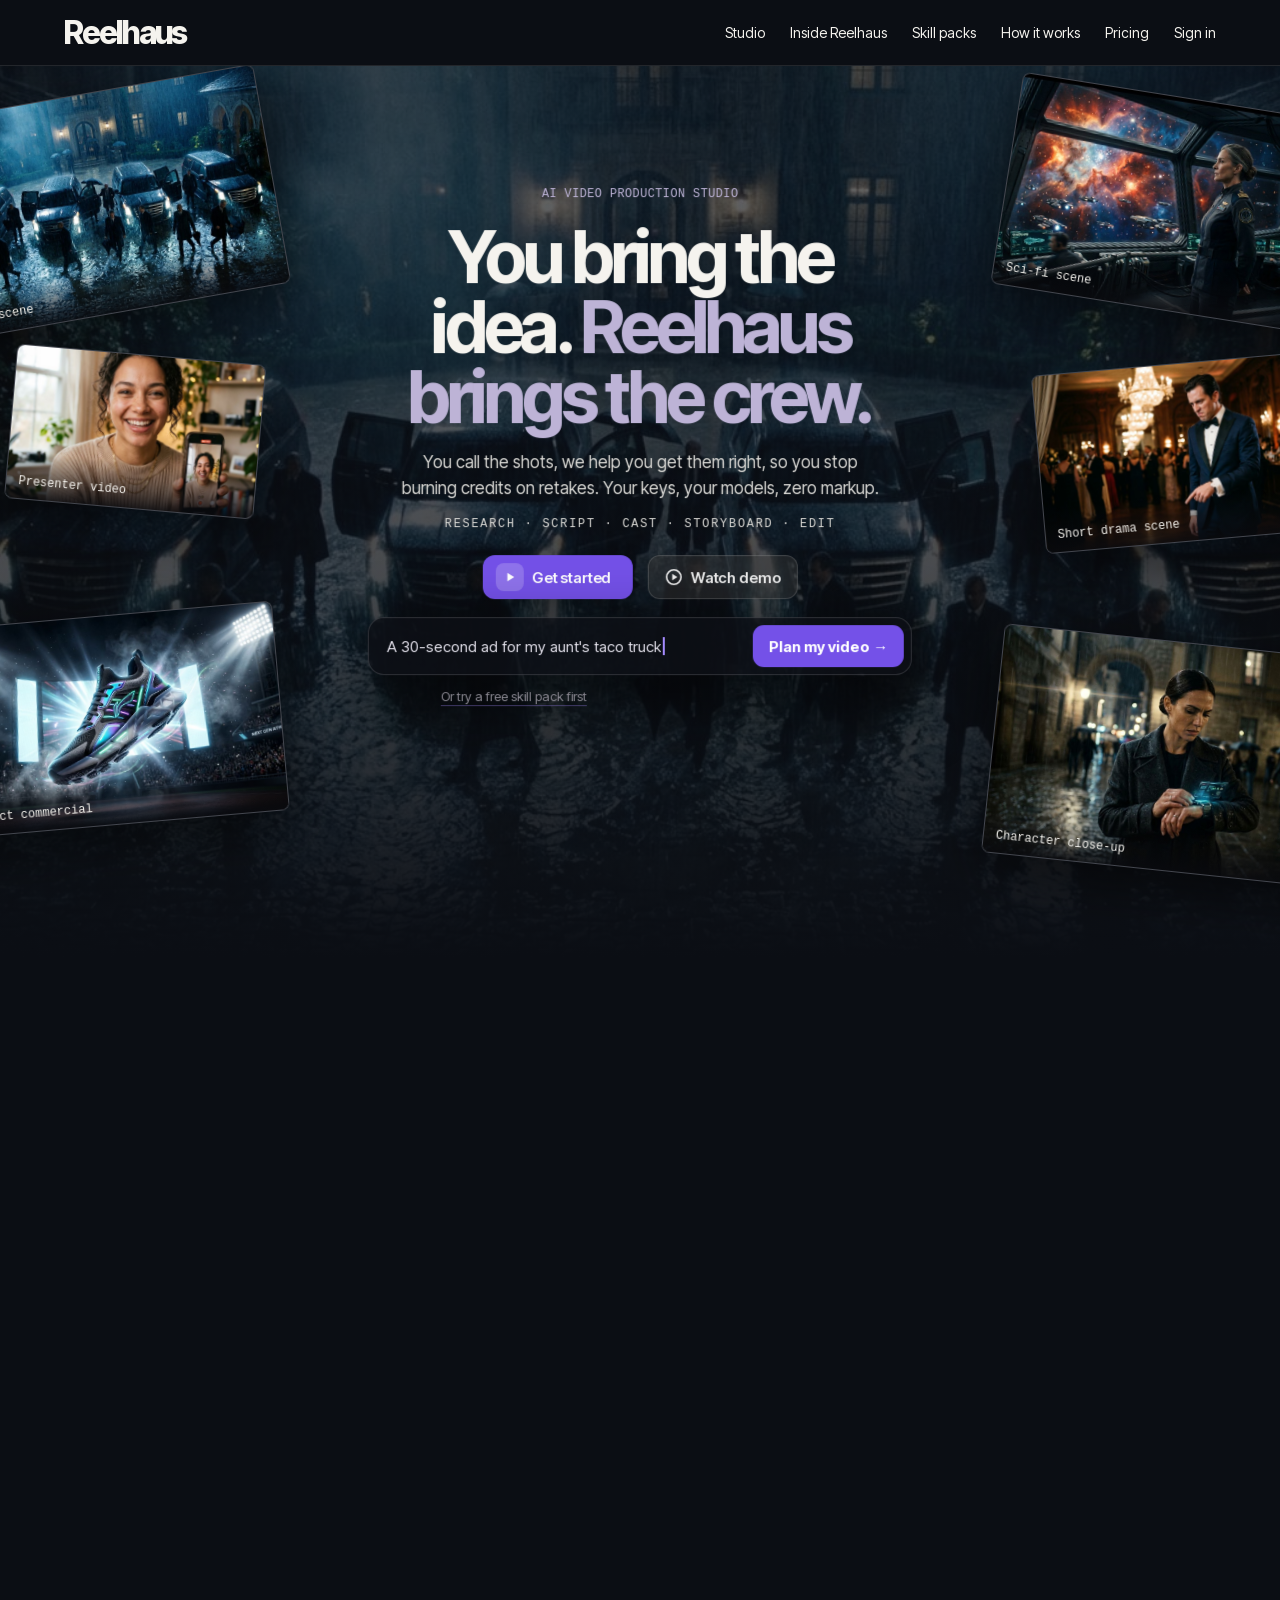
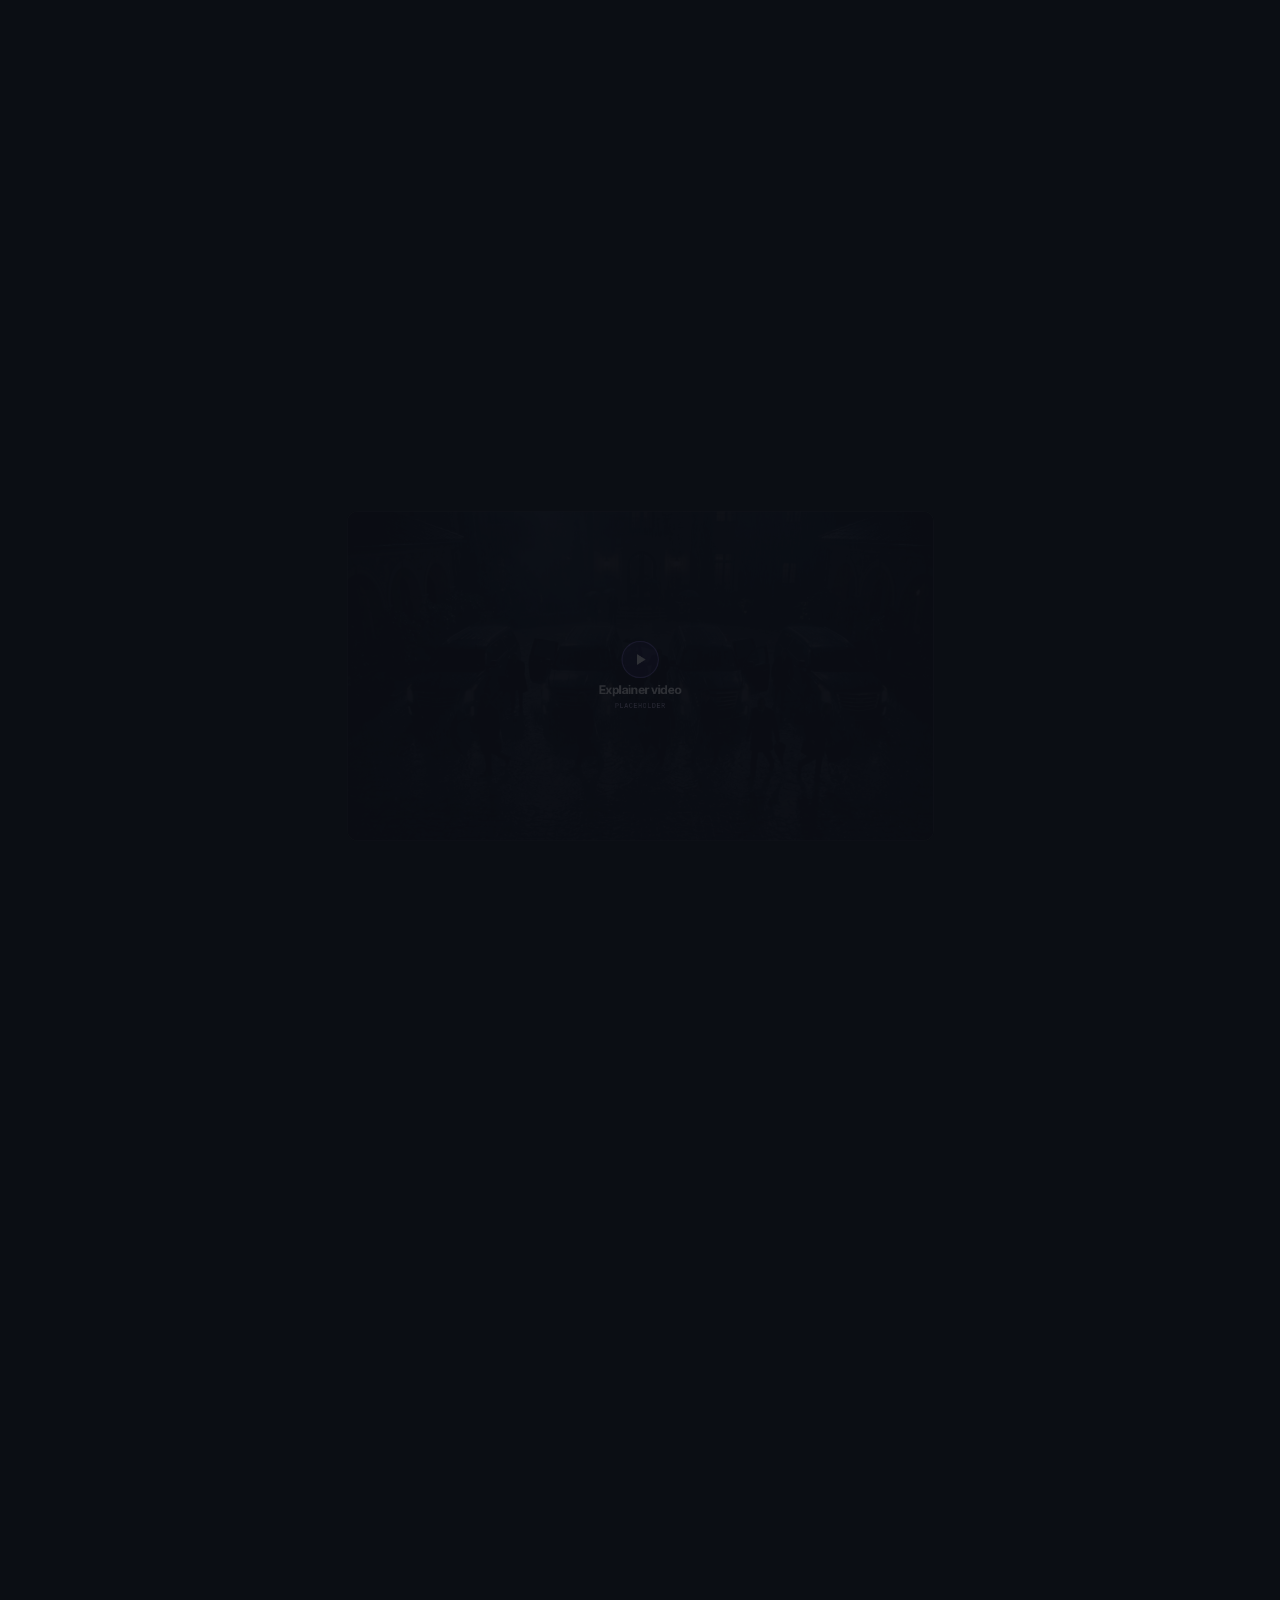
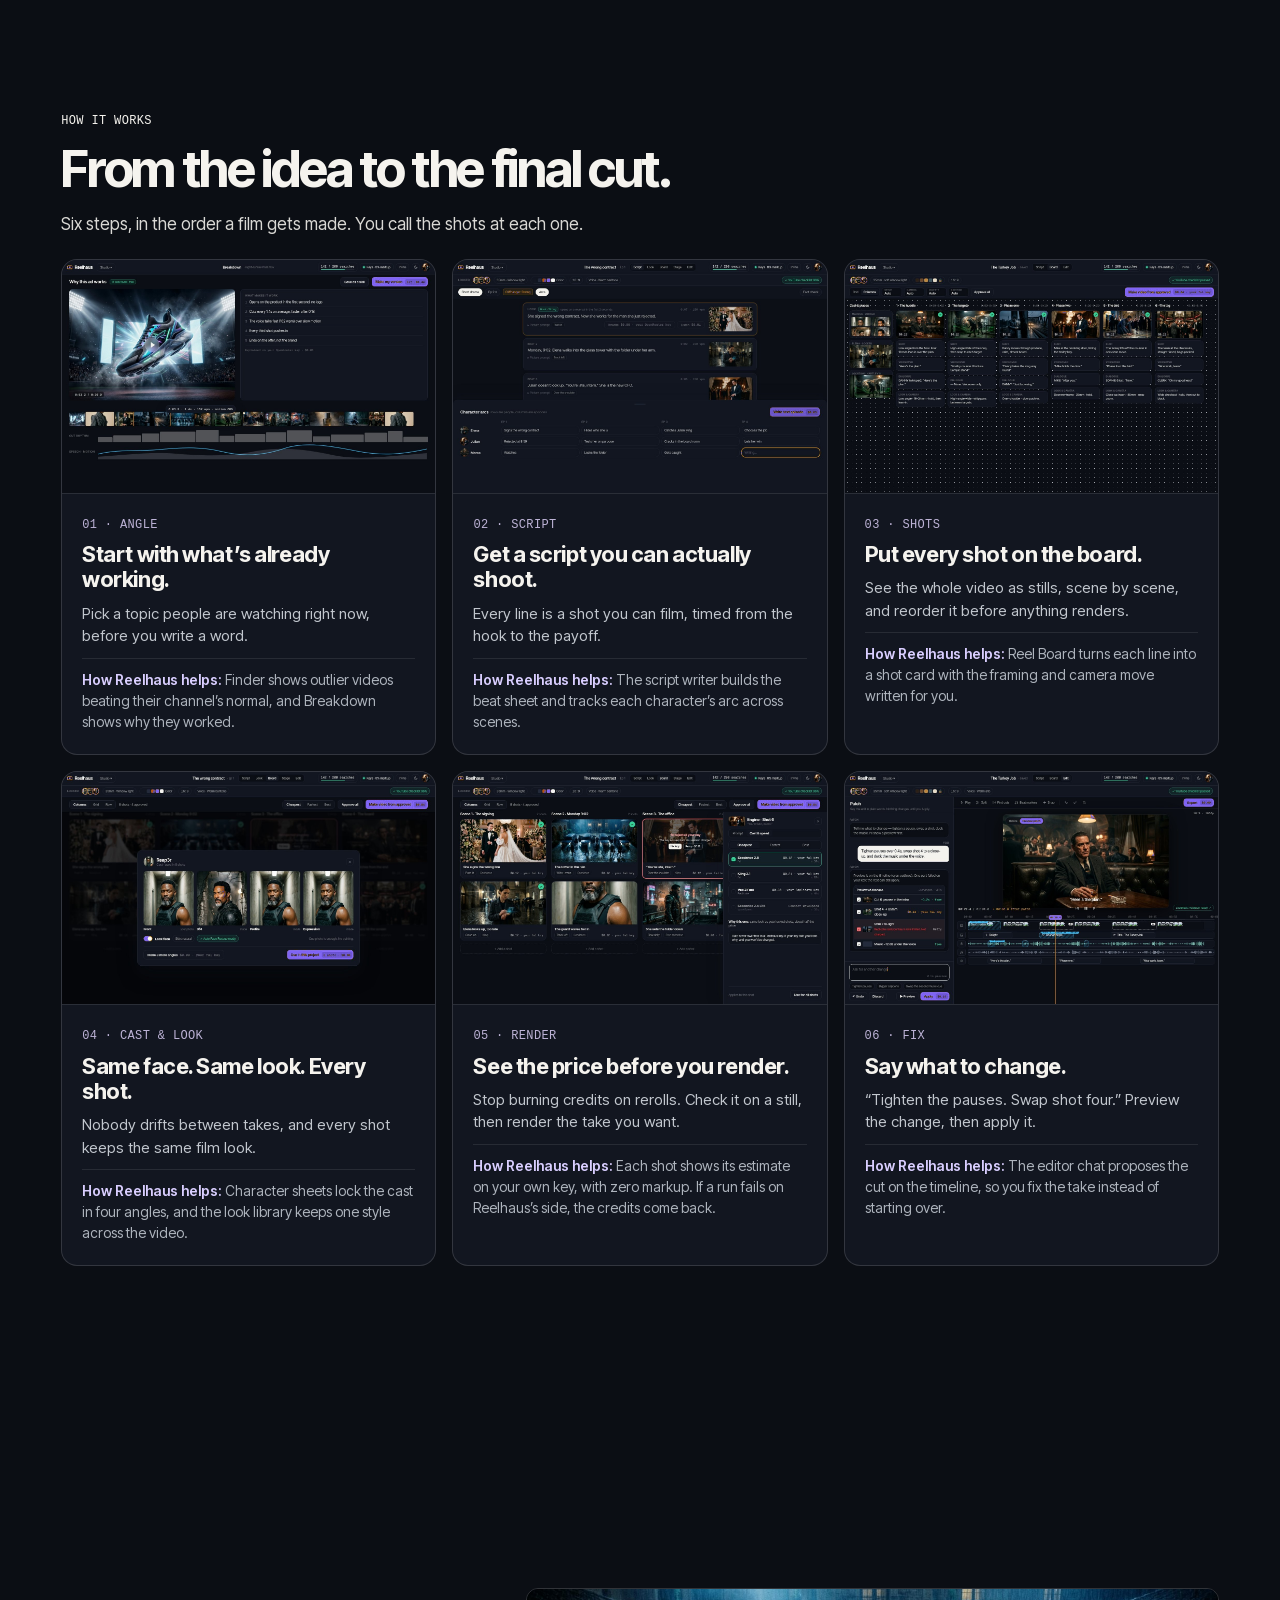
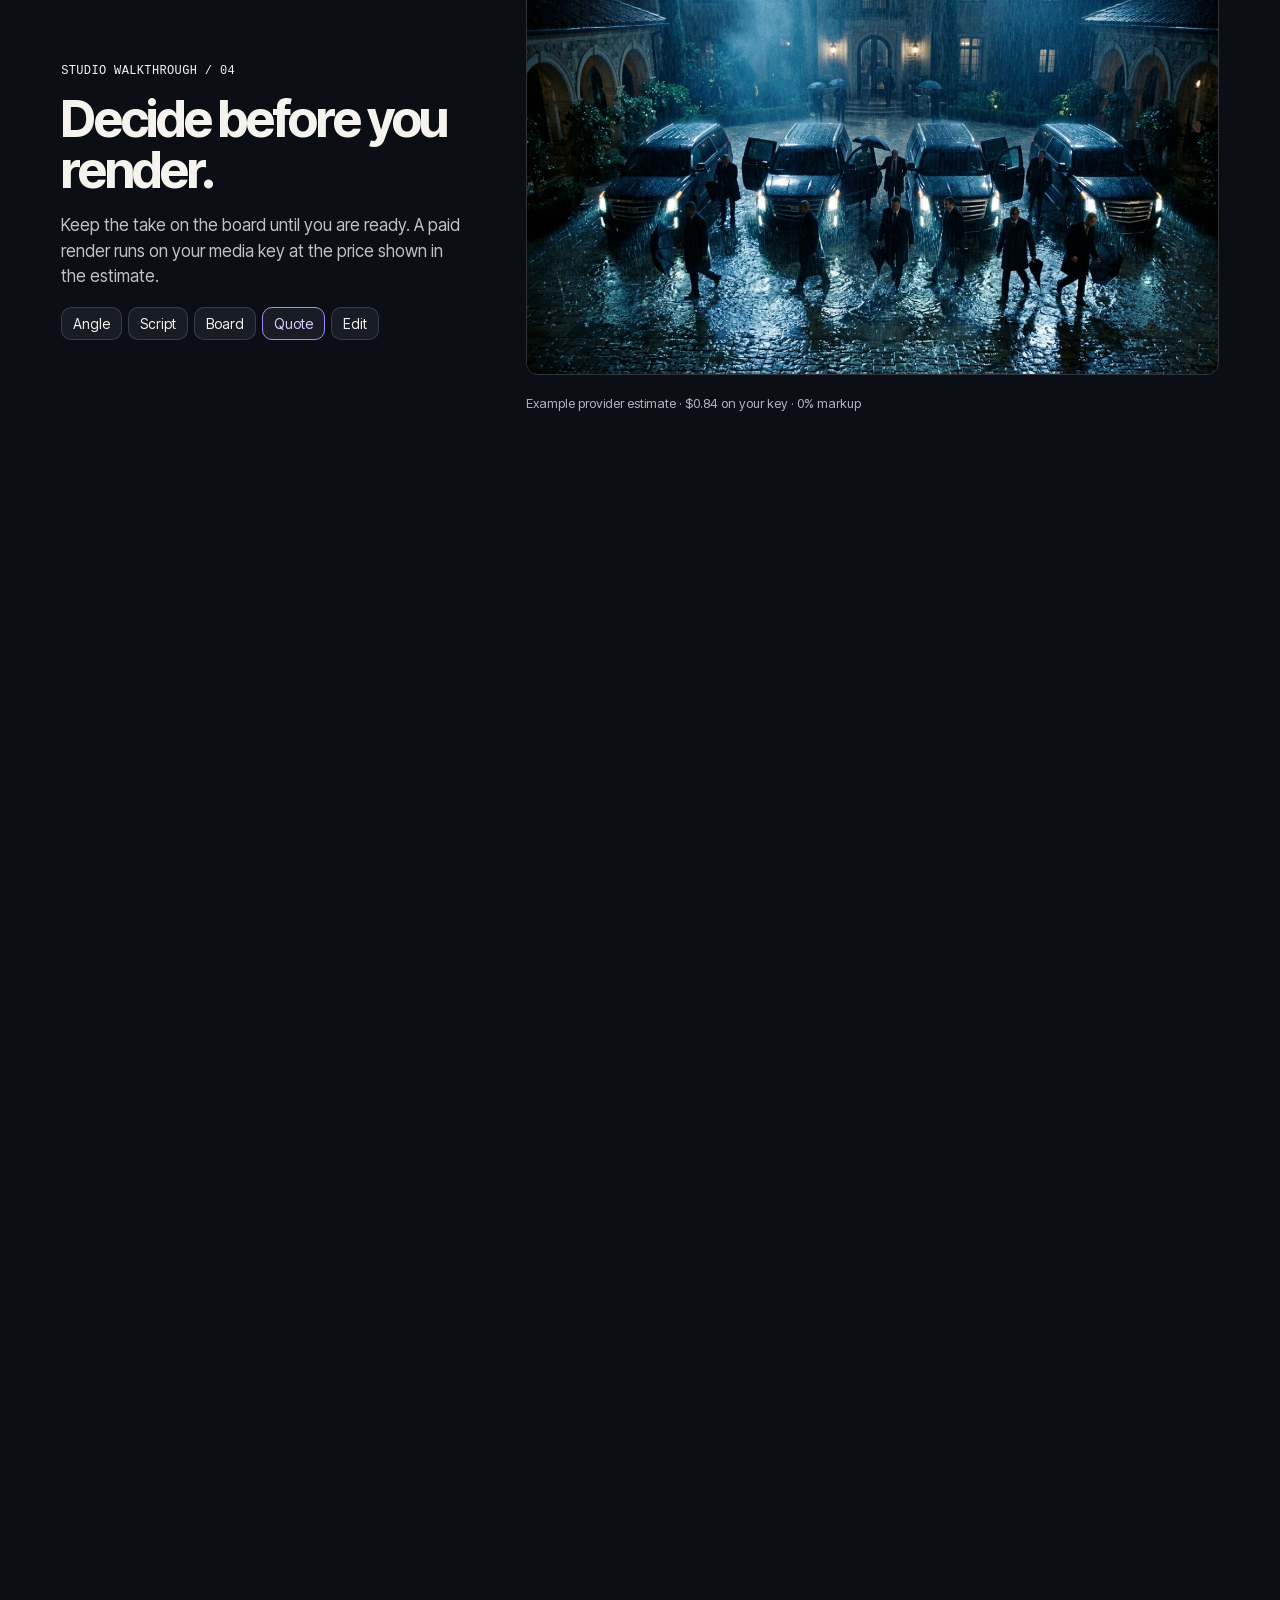
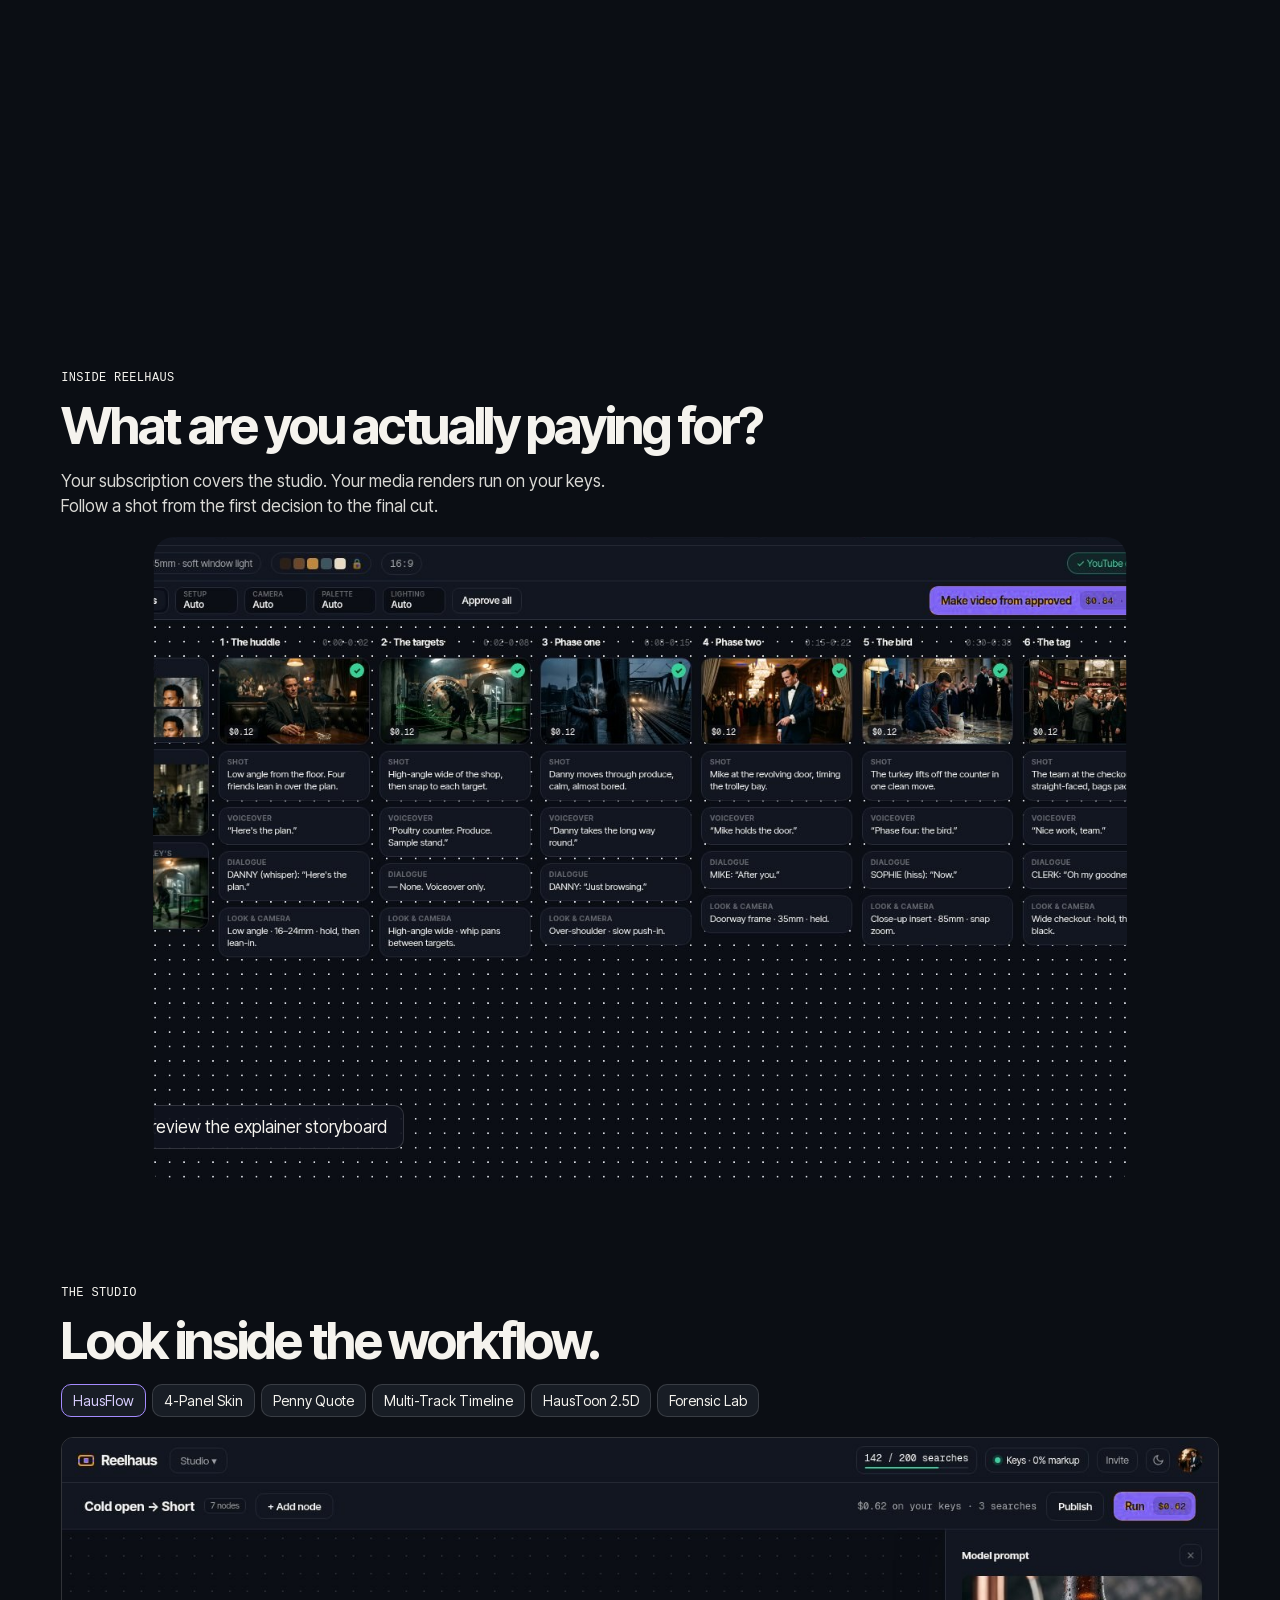
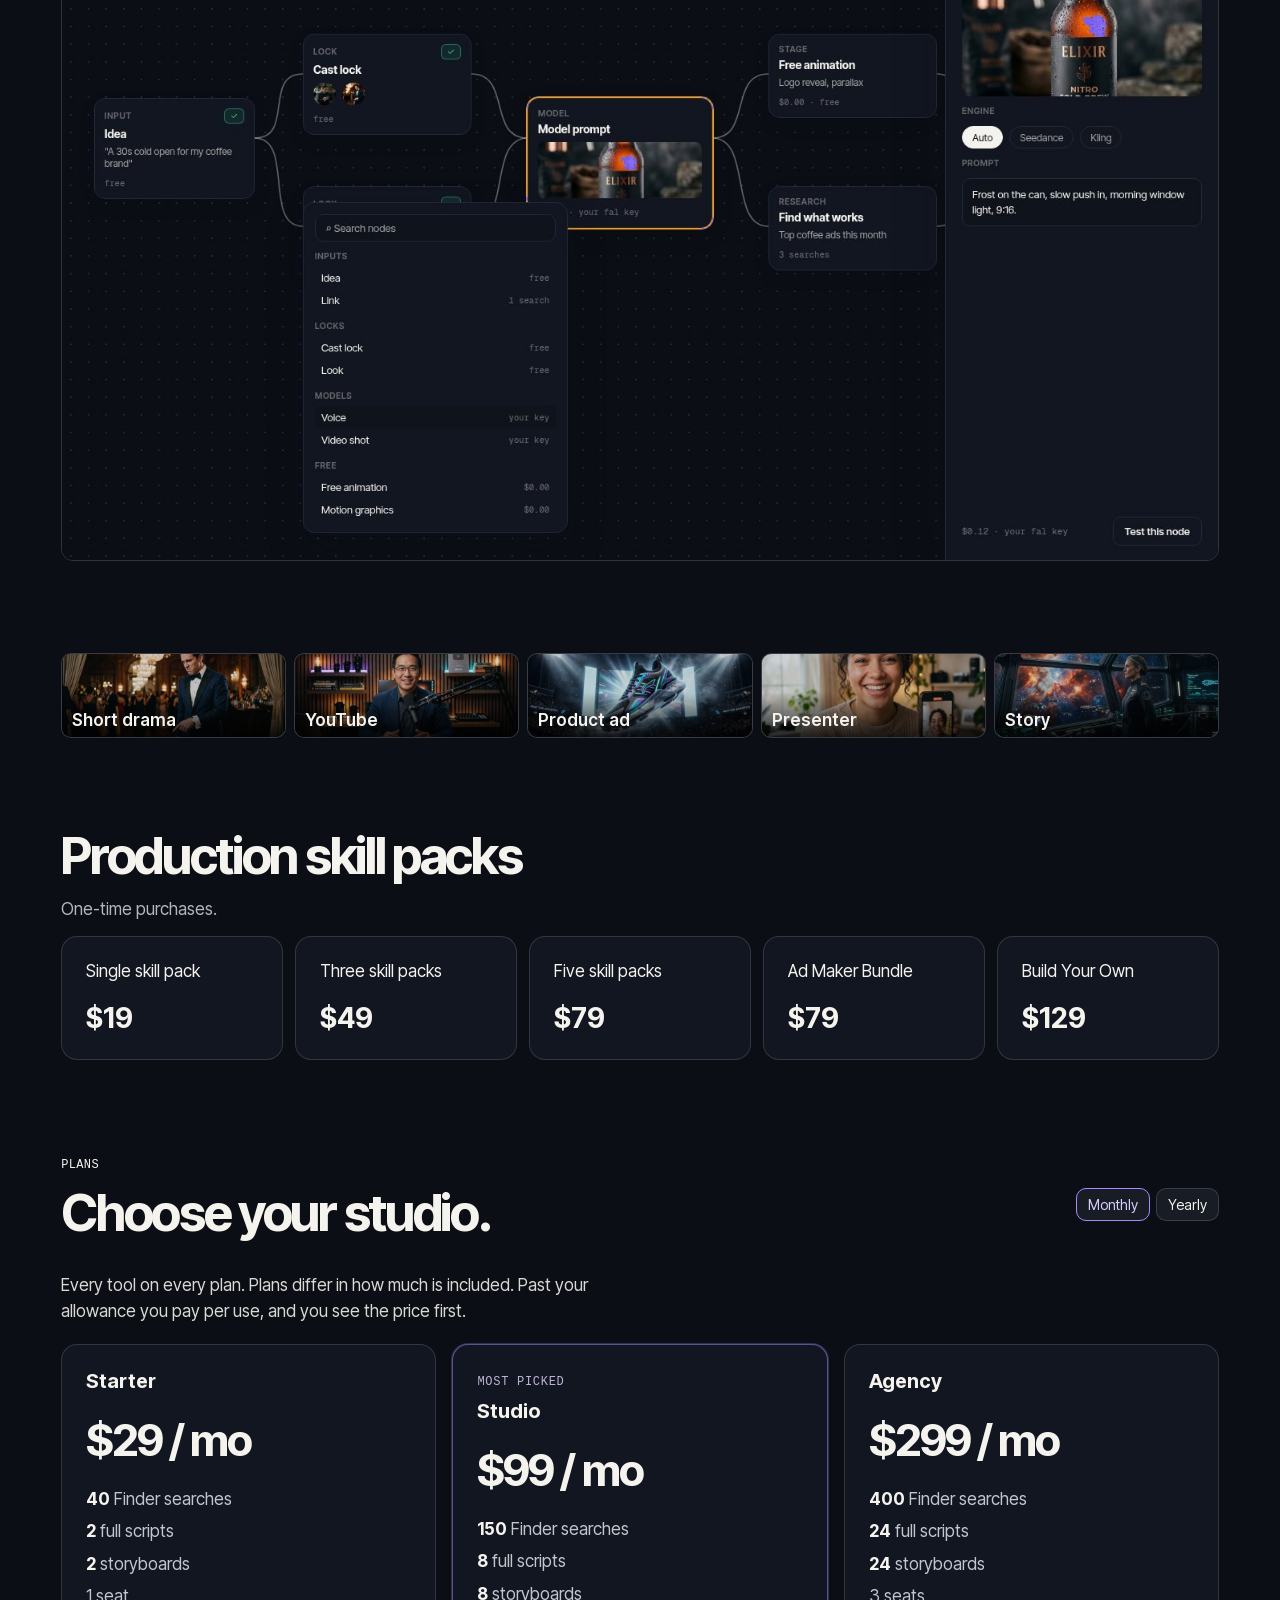
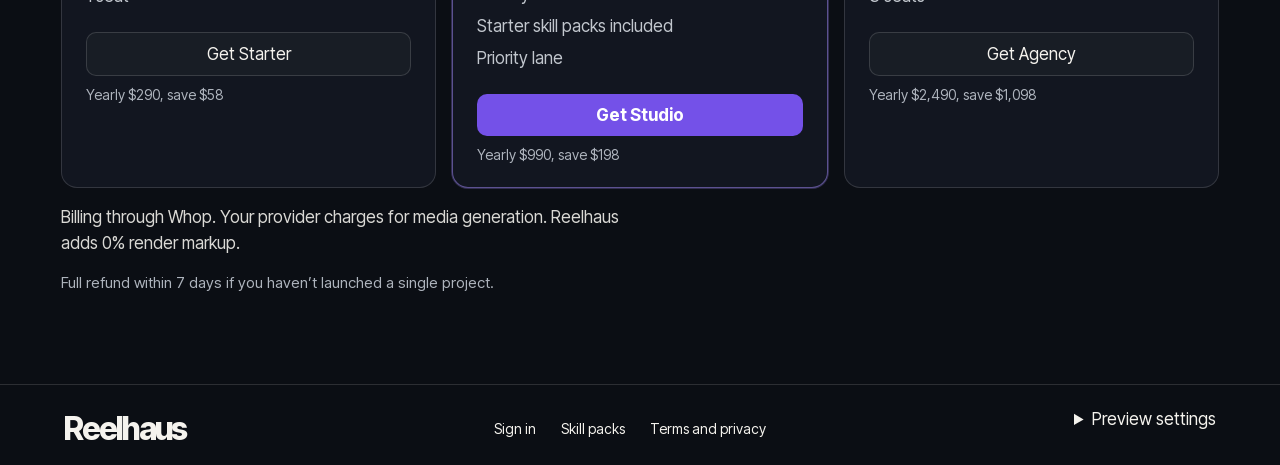
==== commit 3e8cb4d4: "Scroll the explainer card into center after the director stills. On desktop the explainer pins over " ====
--- a/index.html
+++ b/index.html
@@ -1,9 +1,9 @@
 <!doctype html><html lang=en><head><meta charset=utf-8><meta name=viewport content="width=device-width,initial-scale=1"><title>Reelhaus · You bring the idea. Reelhaus brings the crew.</title><meta name=robots content=noindex>
-<link rel=preload href="cg/it-font.woff2" as=font type="font/woff2" crossorigin><link rel=stylesheet href="home.css?v=1126cg6"></head><body>
+<link rel=preload href="cg/it-font.woff2" as=font type="font/woff2" crossorigin><link rel=stylesheet href="home.css?v=1126cg7"></head><body>
 <div class=sale id=banner>Cyber Week Founding Pass <b class=mono id=clock></b></div><nav><a href="#top" class=brand>Reelhaus</a><div class=links><a href="#studio">Studio</a><a href="#explainer">Inside Reelhaus</a><a href="#skills">Skill packs</a><a href="#process">How it works</a><a href="#pricing">Pricing</a><a href="https://reelhaus.ai/front/signin">Sign in</a></div></nav>
 <div class=cineSeq><header id=top class=hero><img id=heroimg alt="Cinematic still from the Reelhaus showcase"><div class=heroCopy><small>AI VIDEO PRODUCTION STUDIO</small><h1 id=head>You bring the idea. <span class=hl2>Reelhaus brings the crew.</span></h1><p>You call the shots, we help you get them right, so you stop burning credits on retakes. Your keys, your models, zero markup.</p><p class=htags>Research · Script · Cast · Storyboard · Edit</p><div class=actions><a class="act act--go" href="#pricing"><span class=act__tile aria-hidden=true><svg viewBox="0 0 16 16"><path fill=currentColor d="M5.2 3.15v9.7L13.1 8 5.2 3.15z"/></svg></span>Get started</a><button class="act act--watch" type=button id=watchDemo><span class=act__play aria-hidden=true><svg viewBox="0 0 16 16"><circle cx=8 cy=8 r=6.4 fill=none stroke=currentColor stroke-width=1.4 /><path fill=currentColor d="M6.6 5.2v5.6L11.2 8z"/></svg></span>Watch demo</button></div><a class=chat href="#pricing" aria-label="Plan my video: see plans"><span class=chat__field><span class=chat__text data-typer>A 30-second ad for my aunt's taco truck</span><span class=chat__caret aria-hidden=true></span></span><span class=chat__go>Plan my video →</span></a><p class=hero__alt><a href="https://reelhaus.ai/front/skills/store">Or try a free skill pack first</a></p></div><div class=arrive><small>DIRECTOR STUDIO</small><h2>AI video production just got easier</h2><p>Reelhaus helps you turn an idea into a finished production no matter what kind of video you're trying to shoot.</p></div><div class=frames></div><p class=framehint>Swipe to see each kind of video →</p><a class="btn boardLink" href="#explainer" hidden>Explore the studio ↓</a></header></div>
 <main class=wrap>
-<section class="section explain" id=explainer><small>HOW REELHAUS WORKS</small><h2>A short walkthrough goes here.</h2><p class=sub>Reelhaus helps you take a film from the idea to the final cut. This frame is held for the explainer video.</p><div class=explain-frame role=img aria-label="Placeholder for the explainer video"><img src="cg/motor.jpeg" alt="" aria-hidden=true width=1280 height=714><div class=explain-overlay><span class=explain-mark aria-hidden=true></span><span class=explain-label>Explainer video</span><span class=explain-soon>Placeholder</span></div></div></section>
+<section class="section explain" id=explainer><div class=explain-stage><div class=explain-copy><small>HOW REELHAUS WORKS</small><h2>A short walkthrough goes here.</h2><p class=sub>Reelhaus helps you take a film from the idea to the final cut. This frame is held for the explainer video.</p></div><div class=explain-frame role=img aria-label="Placeholder for the explainer video"><img src="cg/motor.jpeg" alt="" aria-hidden=true width=1280 height=714><div class=explain-overlay><span class=explain-mark aria-hidden=true></span><span class=explain-label>Explainer video</span><span class=explain-soon>Placeholder</span></div></div></div></section>
 <section class=section id=process><small>HOW IT WORKS</small><h2>From the idea to the final cut.</h2><p class=sub>Six steps, in the order a film gets made. You call the shots at each one.</p><div class=steps><article class=stepcard><img src="cg/lab.jpeg" alt="Angle step in the Reelhaus studio" loading=lazy width=1440 height=900><div><small>01 · ANGLE</small><h3>Start with what’s already working.</h3><p>Pick a topic people are watching right now, before you write a word.</p><p class=helps><b>How Reelhaus helps:</b> Finder shows outlier videos beating their channel’s normal, and Breakdown shows why they worked.</p></div></article><article class=stepcard><img src="cg/script.jpeg" alt="Script step in the Reelhaus studio" loading=lazy width=1440 height=900><div><small>02 · SCRIPT</small><h3>Get a script you can actually shoot.</h3><p>Every line is a shot you can film, timed from the hook to the payoff.</p><p class=helps><b>How Reelhaus helps:</b> The script writer builds the beat sheet and tracks each character’s arc across scenes.</p></div></article><article class=stepcard><img src="cg/board.jpeg" alt="Shots step in the Reelhaus studio" loading=lazy width=1440 height=900><div><small>03 · SHOTS</small><h3>Put every shot on the board.</h3><p>See the whole video as stills, scene by scene, and reorder it before anything renders.</p><p class=helps><b>How Reelhaus helps:</b> Reel Board turns each line into a shot card with the framing and camera move written for you.</p></div></article><article class=stepcard><img src="cg/cast.jpeg" alt="Cast & look step in the Reelhaus studio" loading=lazy width=1440 height=900><div><small>04 · CAST & LOOK</small><h3>Same face. Same look. Every shot.</h3><p>Nobody drifts between takes, and every shot keeps the same film look.</p><p class=helps><b>How Reelhaus helps:</b> Character sheets lock the cast in four angles, and the look library keeps one style across the video.</p></div></article><article class=stepcard><img src="cg/quote.jpeg" alt="Render step in the Reelhaus studio" loading=lazy width=1440 height=900><div><small>05 · RENDER</small><h3>See the price before you render.</h3><p>Stop burning credits on rerolls. Check it on a still, then render the take you want.</p><p class=helps><b>How Reelhaus helps:</b> Each shot shows its estimate on your own key, with zero markup. If a run fails on Reelhaus’s side, the credits come back.</p></div></article><article class=stepcard><img src="cg/edit.jpeg" alt="Fix step in the Reelhaus studio" loading=lazy width=1440 height=900><div><small>06 · FIX</small><h3>Say what to change.</h3><p>“Tighten the pauses. Swap shot four.” Preview the change, then apply it.</p><p class=helps><b>How Reelhaus helps:</b> The editor chat proposes the cut on the timeline, so you fix the take instead of starting over.</p></div></article></div><p class=stephint>Swipe for all six steps →</p></section><!-- The Wrong Contract walkthrough, moved below the six-step section (Nov 26). -->
 <section id=studio class="section story"><div class=stage><div><small id=step></small><h2 id=storytitle></h2><p id=storycopy></p><div id=chapters class=tabs></div></div><figure><img id=storyimg class=screen alt=""><div id=trybar class=tabs style="margin-top:10px"></div><figcaption id=caption></figcaption></figure></div></section>
 <section class=section id=paying><small>INSIDE REELHAUS</small><h2>What are you actually paying for?</h2><p class=sub>Your subscription covers the studio. Your media renders run on your keys. Follow a shot from the first decision to the final cut.</p><div class=speaker><img id=poster alt="The Reelhaus board with every shot planned"><button id=explain>▶ Preview the explainer storyboard</button></div></section>
@@ -13,4 +13,4 @@
 <section class=section id=pricing><div class=toolbar><div><small>PLANS</small><h2>Choose your studio.</h2></div><div class=tabs><button id=monthly>Monthly</button><button id=yearly>Yearly</button></div></div><p class=sub>Every tool on every plan. Plans differ in how much is included. Past your allowance you pay per use, and you see the price first.</p><div class=plans><article class="panel"><h3>Starter</h3><strong class=price data-mo="$29 / mo" data-yr="$290 / yr">$29 / mo</strong><ul><li><b>40</b> Finder searches</li><li><b>2</b> full scripts</li><li><b>2</b> storyboards</li><li>1 seat</li></ul><a class="btn" data-mo="https://whop.com/checkout/plan_vIGeO5fbLDedA" data-yr="https://whop.com/checkout/plan_IWw9tBwpGFD9Z" href="https://whop.com/checkout/plan_vIGeO5fbLDedA">Get Starter</a><span class=yr>Yearly $290, save $58</span></article><article class="panel pick"><span class=tag>Most picked</span><h3>Studio</h3><strong class=price data-mo="$99 / mo" data-yr="$990 / yr">$99 / mo</strong><ul><li><b>150</b> Finder searches</li><li><b>8</b> full scripts</li><li><b>8</b> storyboards</li><li>Starter skill packs included</li><li>Priority lane</li></ul><a class="btn cta" data-mo="https://whop.com/checkout/plan_9DZ0OADZL1bAc" data-yr="https://whop.com/checkout/plan_Pr12zNX5p3GUt" href="https://whop.com/checkout/plan_9DZ0OADZL1bAc">Get Studio</a><span class=yr>Yearly $990, save $198</span></article><article class="panel"><h3>Agency</h3><strong class=price data-mo="$299 / mo" data-yr="$2,490 / yr">$299 / mo</strong><ul><li><b>400</b> Finder searches</li><li><b>24</b> full scripts</li><li><b>24</b> storyboards</li><li>3 seats</li></ul><a class="btn" data-mo="https://whop.com/checkout/plan_gIcehut7rWfQ9" data-yr="https://whop.com/checkout/plan_ZNGIC8xR3PT9p" href="https://whop.com/checkout/plan_gIcehut7rWfQ9">Get Agency</a><span class=yr>Yearly $2,490, save $1,098</span></article></div><p class=sub>Billing through Whop. Your provider charges for media generation. Reelhaus adds 0% render markup.</p><p class=refund>Full refund within 7 days if you haven’t launched a single project.</p></section></main>
 <footer><b class=brand>Reelhaus</b><div class=links><a href="https://reelhaus.ai/front/signin">Sign in</a><a href="https://reelhaus.ai/front/skills/store">Skill packs</a><a href="https://reelhaus.ai/front/legal">Terms and privacy</a></div><details id=settings><summary>Preview settings</summary><label>Campaign <select id=campaign><option>Cyber Week</option><option>Evergreen</option></select></label><small>Storyboard previews use stills.</small></details></footer>
 <dialog id=modal><div class=toolbar><small id=kind></small><button id=closebtn>Close ×</button></div><h3 id=mt></h3><img id=mi alt=""><p id=mc></p><div class=actions><button id=prev>Previous</button><button id=next>Next</button></div></dialog>
-<dialog id=demo class=demobox><div class=toolbar><small>REELHAUS DEMO</small><button id=democlose>Close ×</button></div><video id=demoVideo controls playsinline preload=none></video></dialog><script src="home.js?v=1126cg6"></script></body></html>
+<dialog id=demo class=demobox><div class=toolbar><small>REELHAUS DEMO</small><button id=democlose>Close ×</button></div><video id=demoVideo controls playsinline preload=none></video></dialog><script src="home.js?v=1126cg7"></script></body></html>
--- a/home.css
+++ b/home.css
@@ -76,3 +76,15 @@
 .explain-soon{font:12px/1.55 ui-monospace,monospace;letter-spacing:.1em;text-transform:uppercase;color:#BDB3D6}
 @media(max-width:700px){.explain-frame{border-radius:12px}.explain-label{font-size:18px}.arrive p{font-size:15px}}
 @media(max-width:700px){.framehint{display:block;text-align:center;font-size:13px;color:#aeb4bd;margin:6px 0 2px}}
+
+/* Explainer scroll treatment (Nov 26): desktop pins the explainer over the hero; stills slide up and fade as the card grows into center. */
+.explain-frame{transform-origin:50% 50%}
+@media(min-width:701px) and (prefers-reduced-motion:no-preference){
+.cineSeq{height:285svh}
+#explainer{position:relative;z-index:5;margin:-100svh auto 0;height:165svh;pointer-events:none}
+#explainer .explain-stage{position:sticky;top:0;height:100svh;display:flex;flex-direction:column;justify-content:center;pointer-events:none}
+#explainer .explain-copy,#explainer .explain-frame{pointer-events:auto}
+#explainer .explain-copy{margin-bottom:6px}
+#explainer .explain-frame{width:min(100%,calc((100svh - 300px)*1.7778));min-width:min(100%,520px);margin:12px auto 0;will-change:transform,opacity}
+#explainer .explain-copy{will-change:transform,opacity}
+}
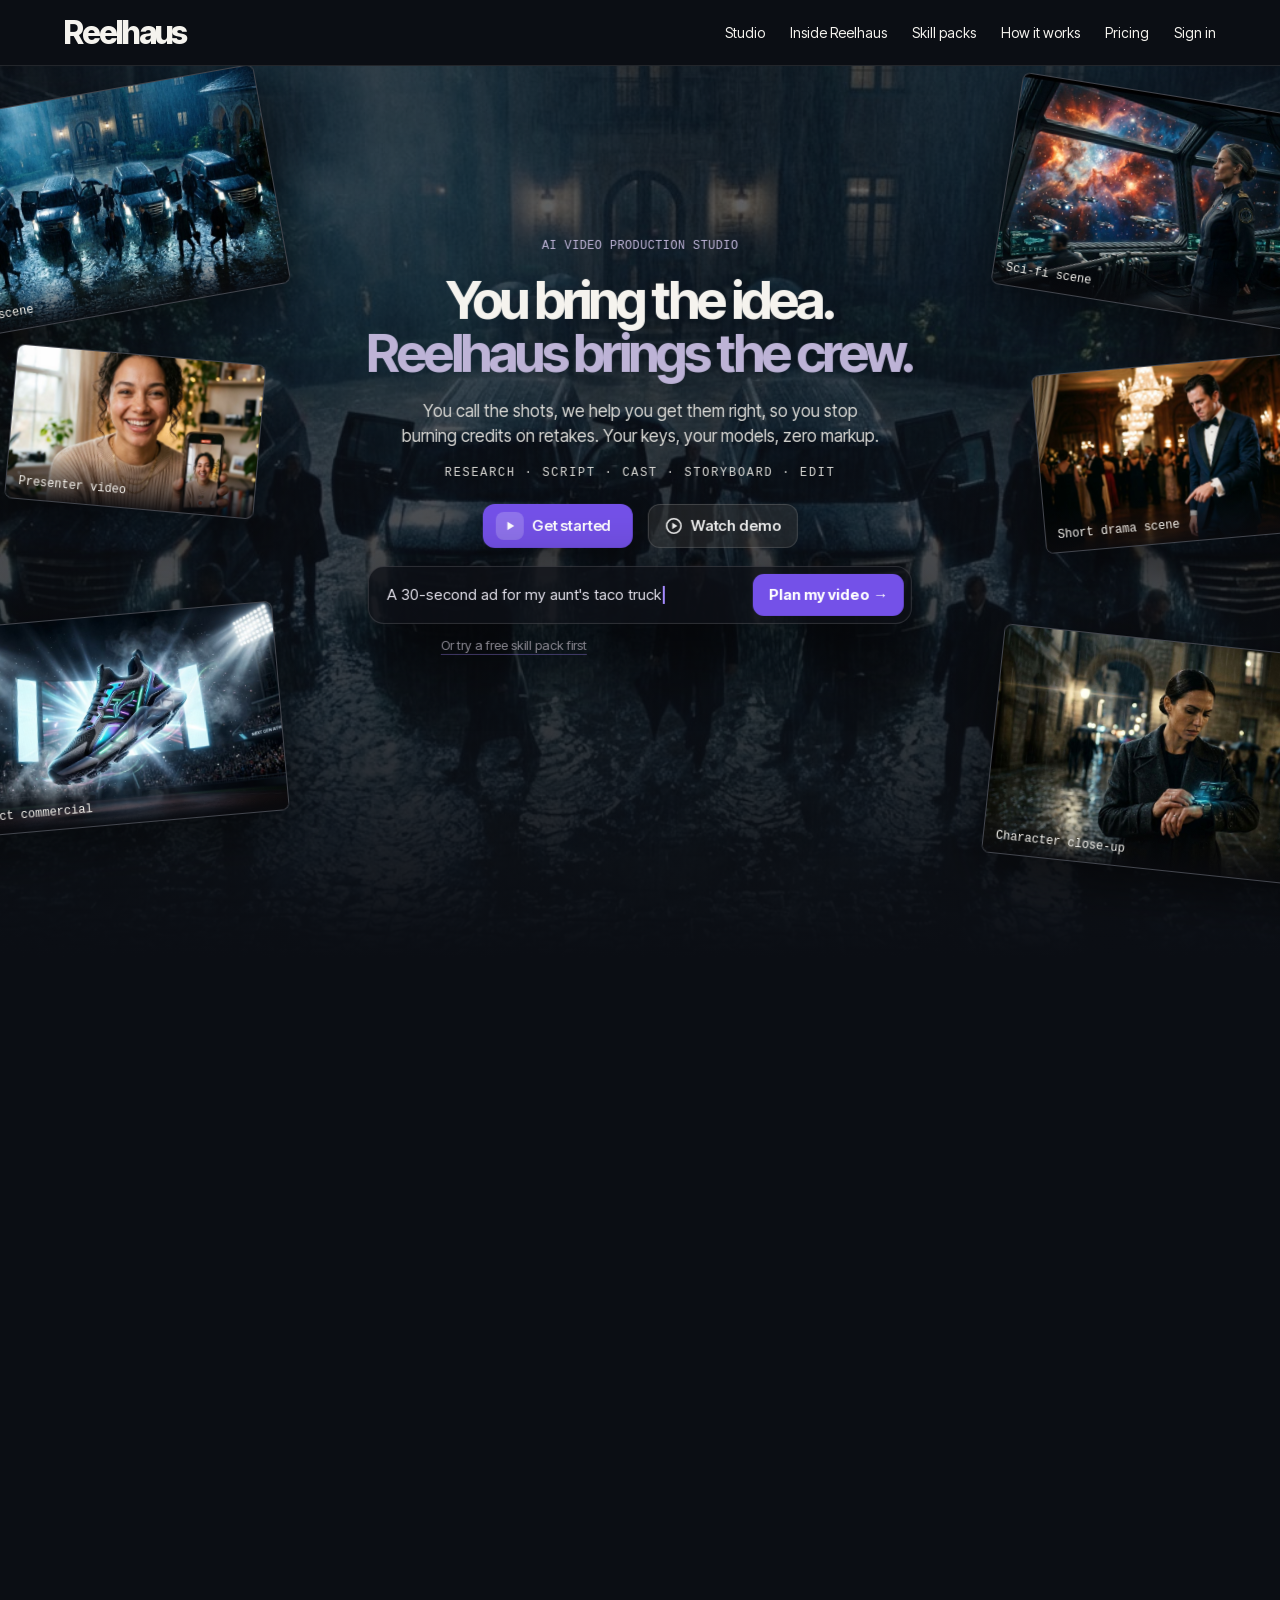
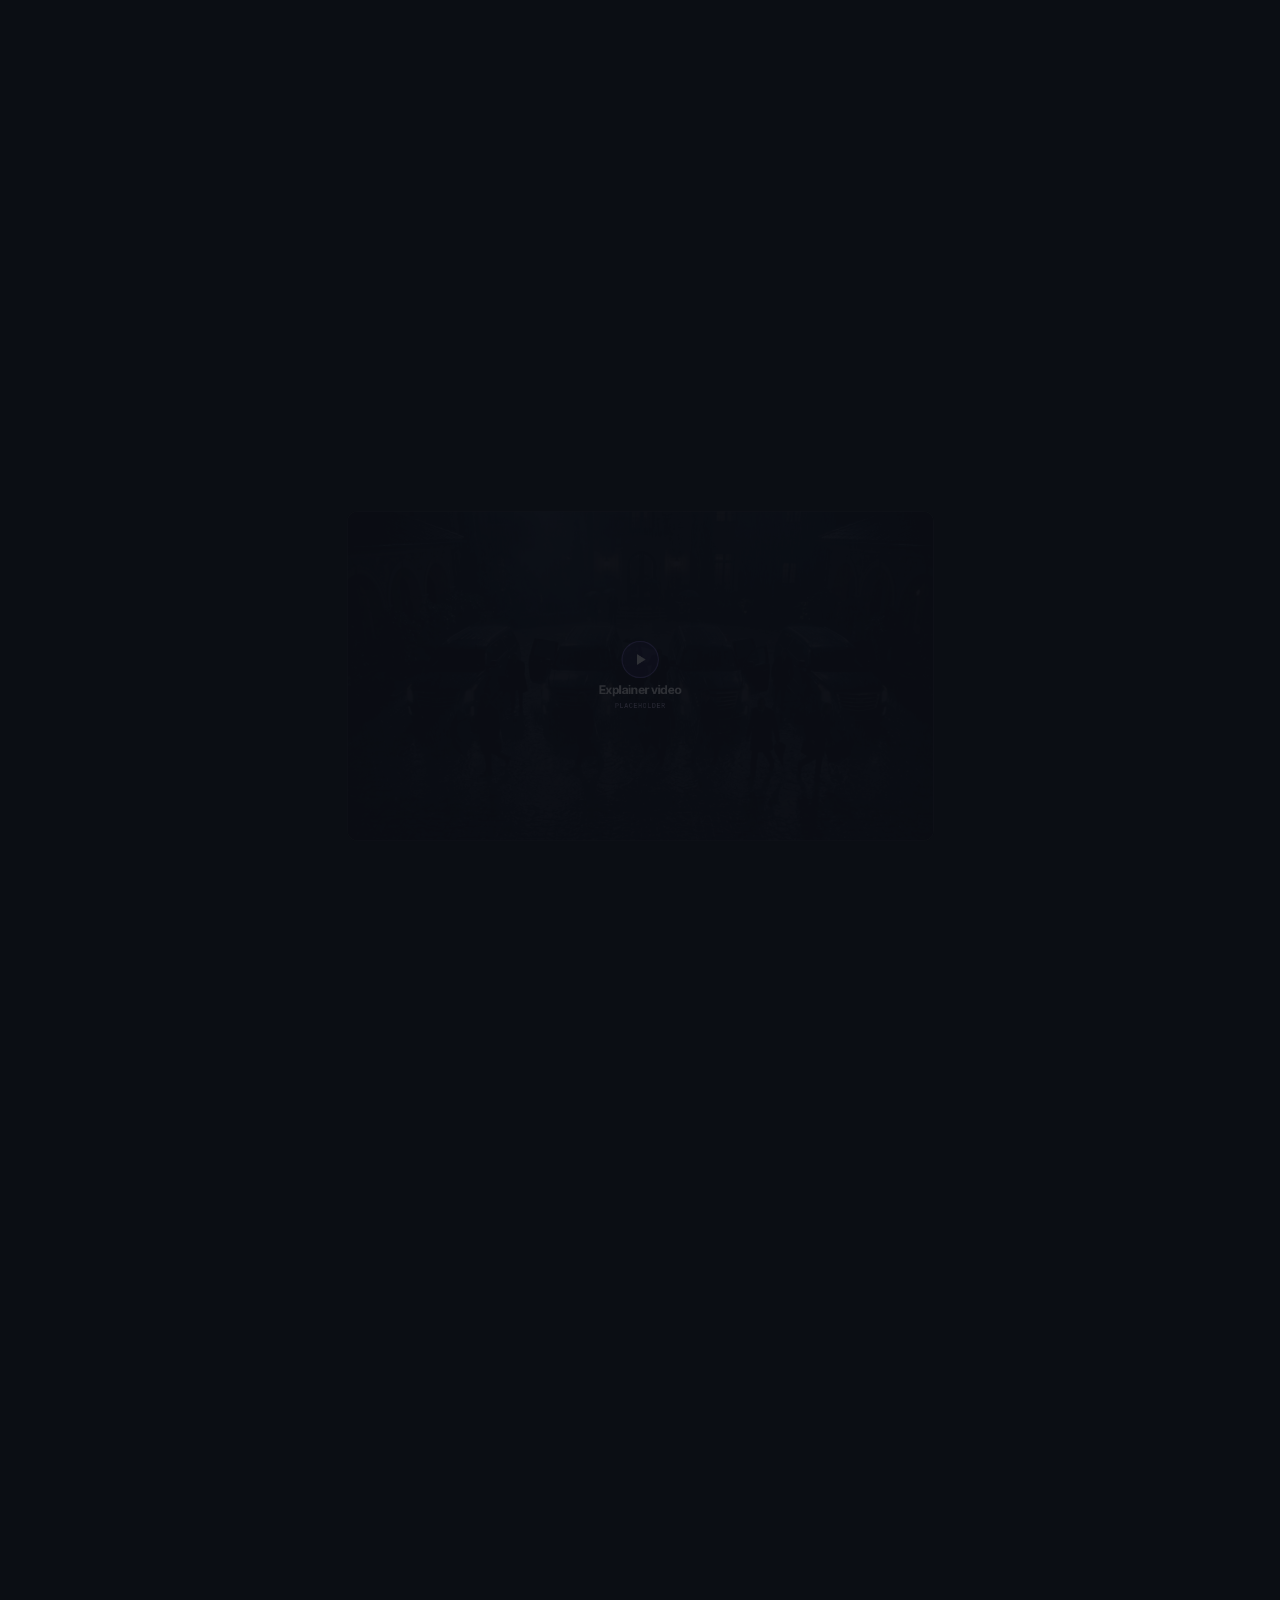
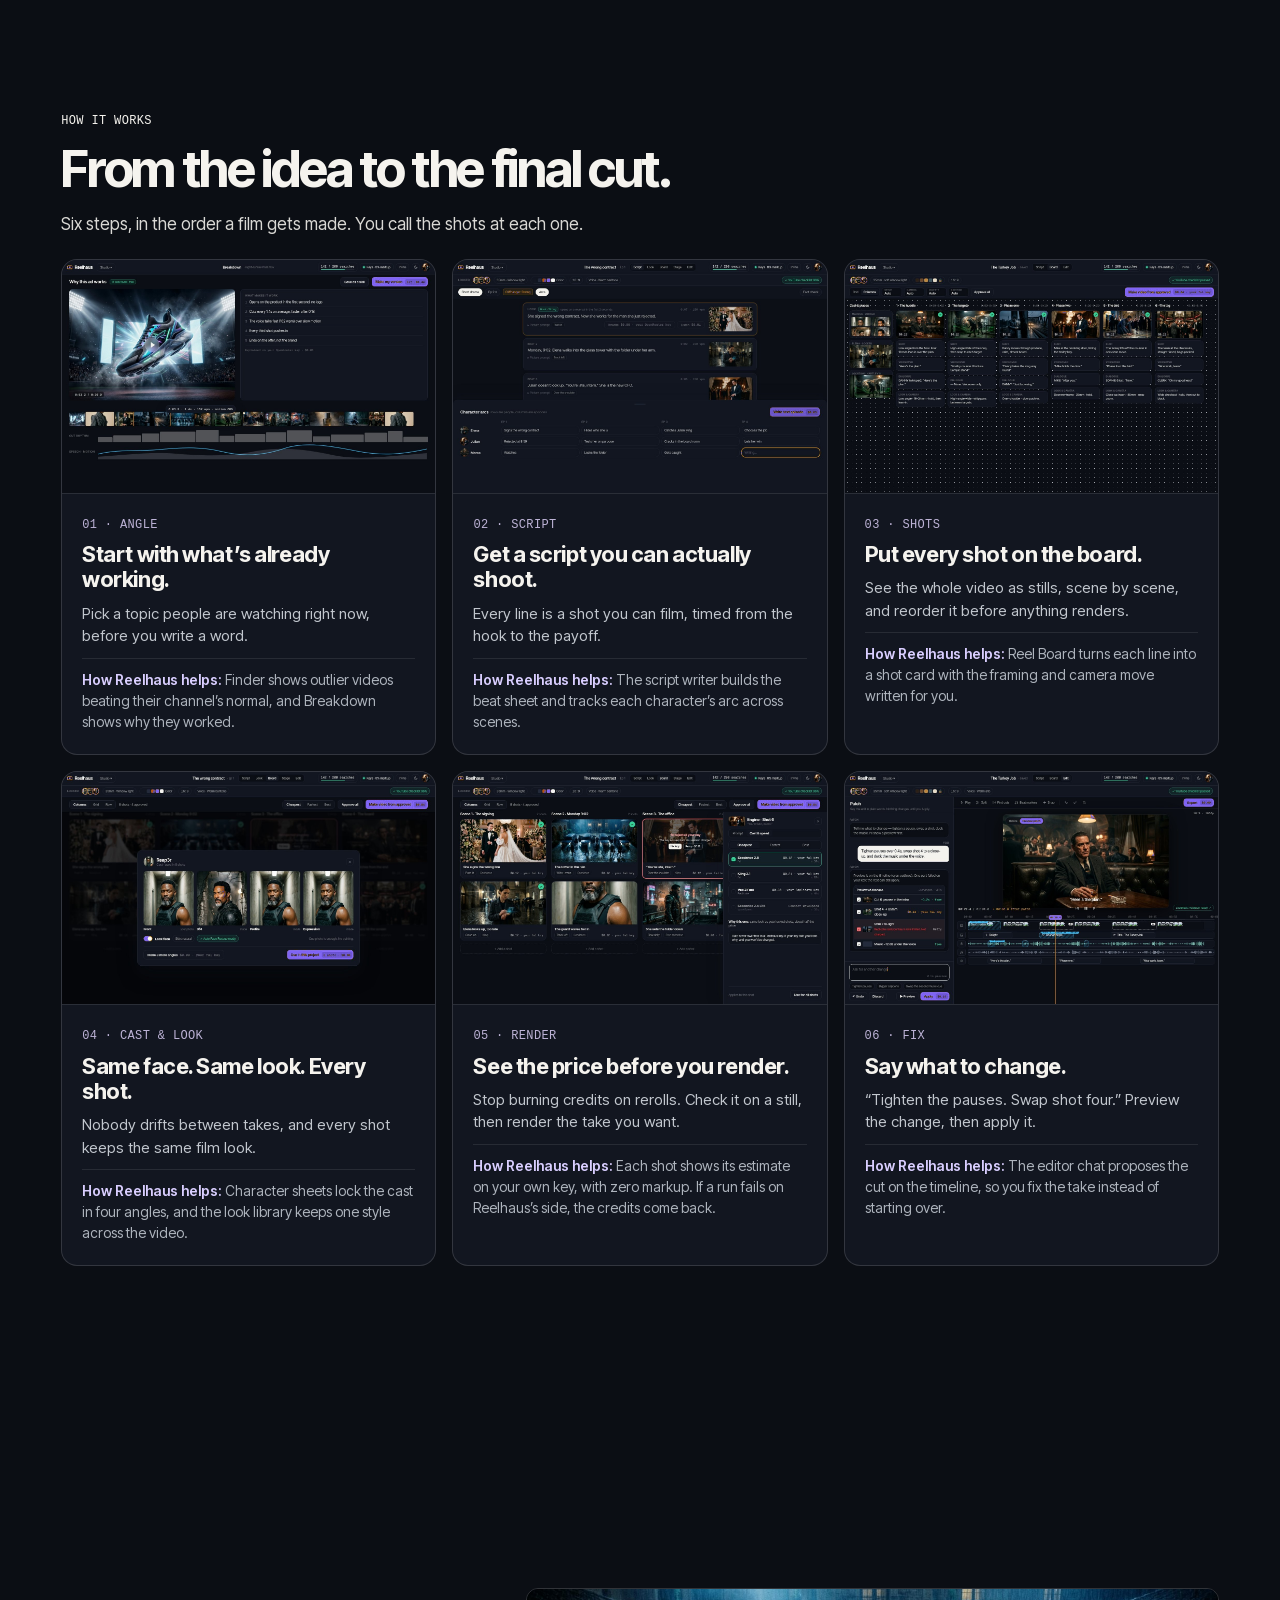
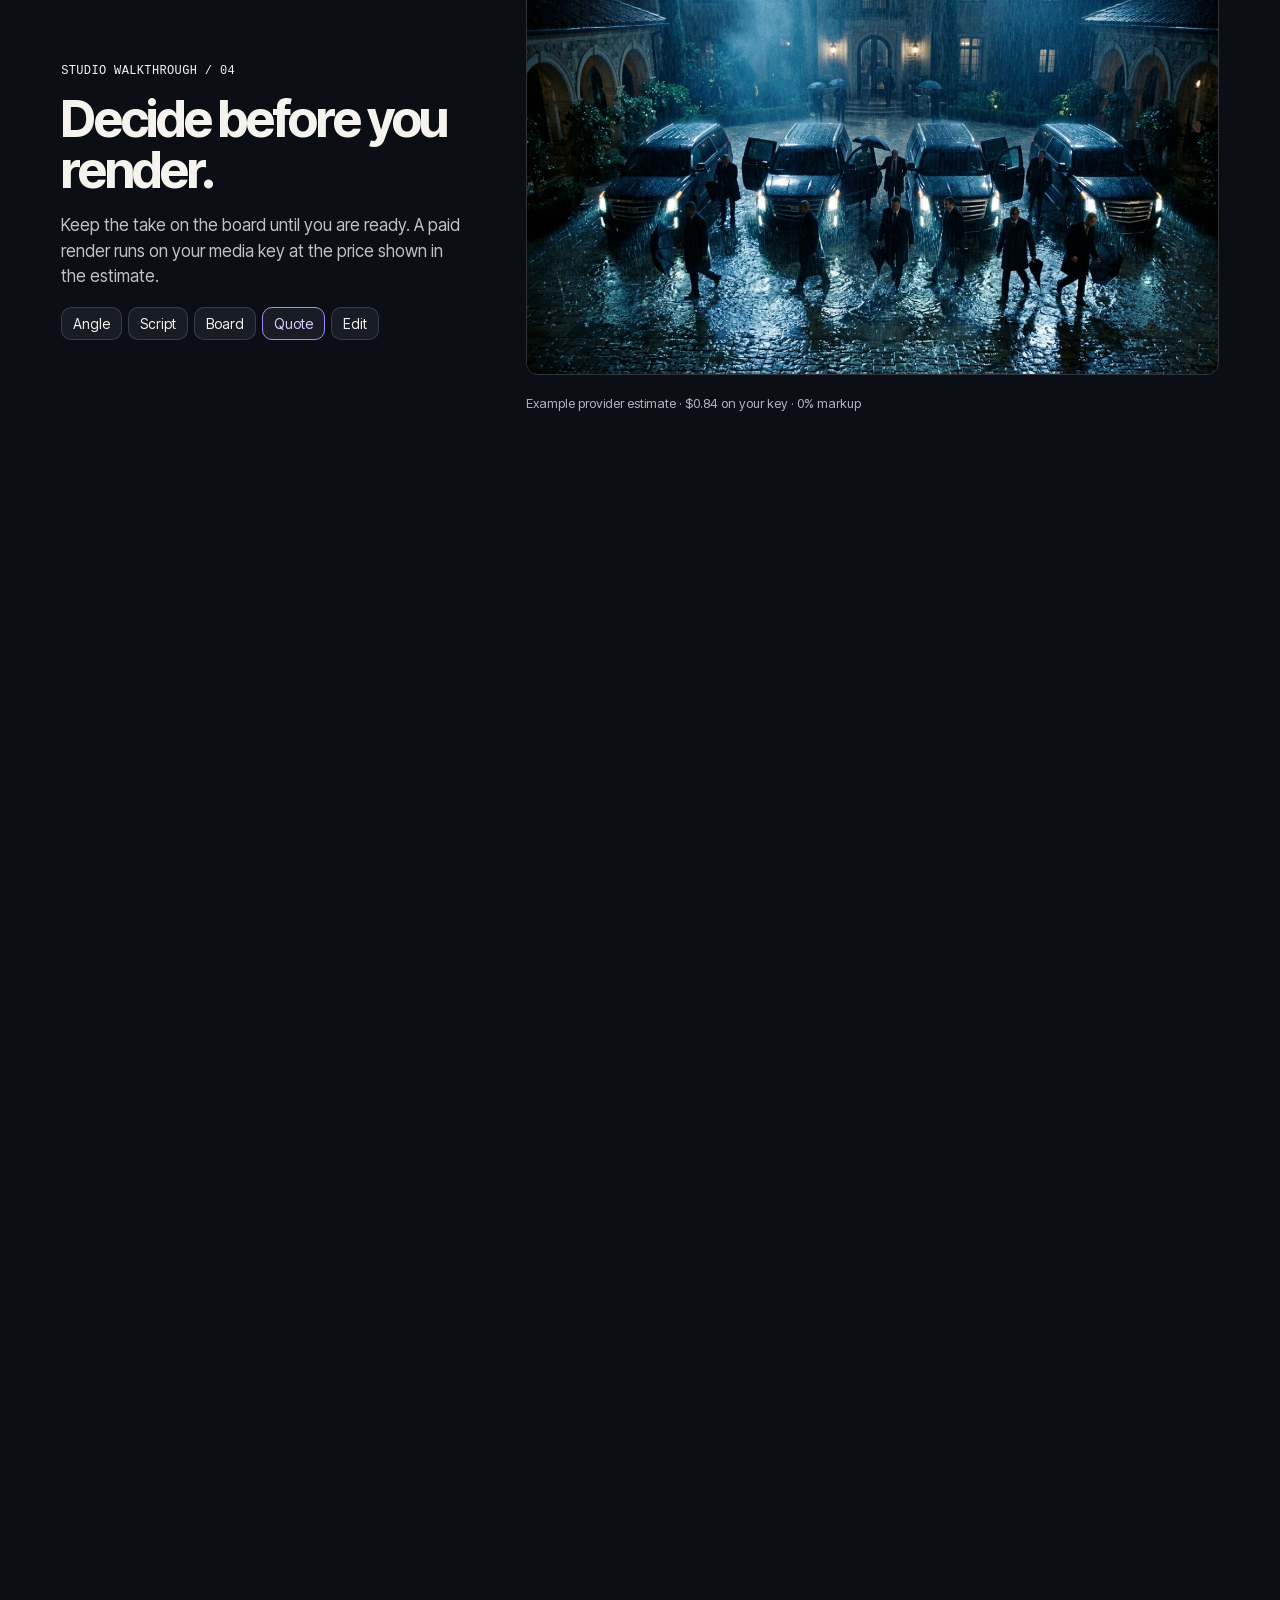
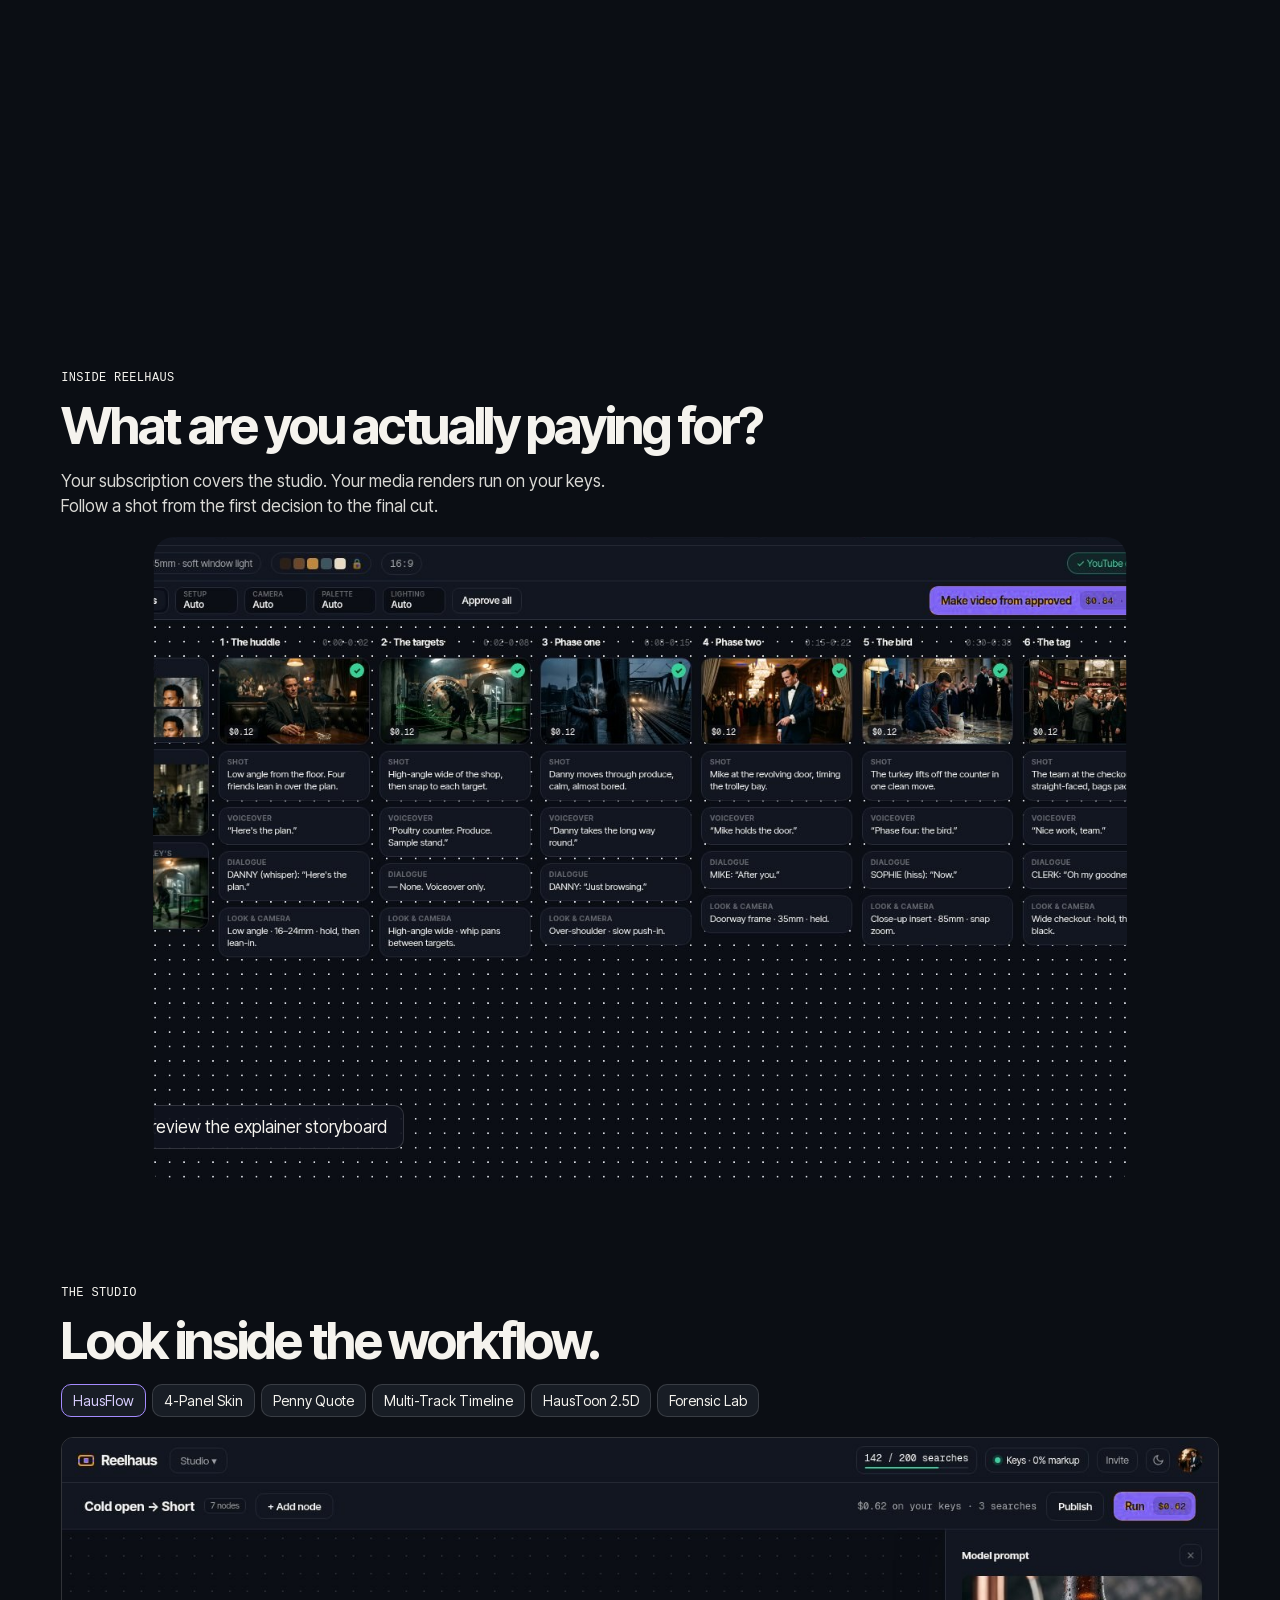
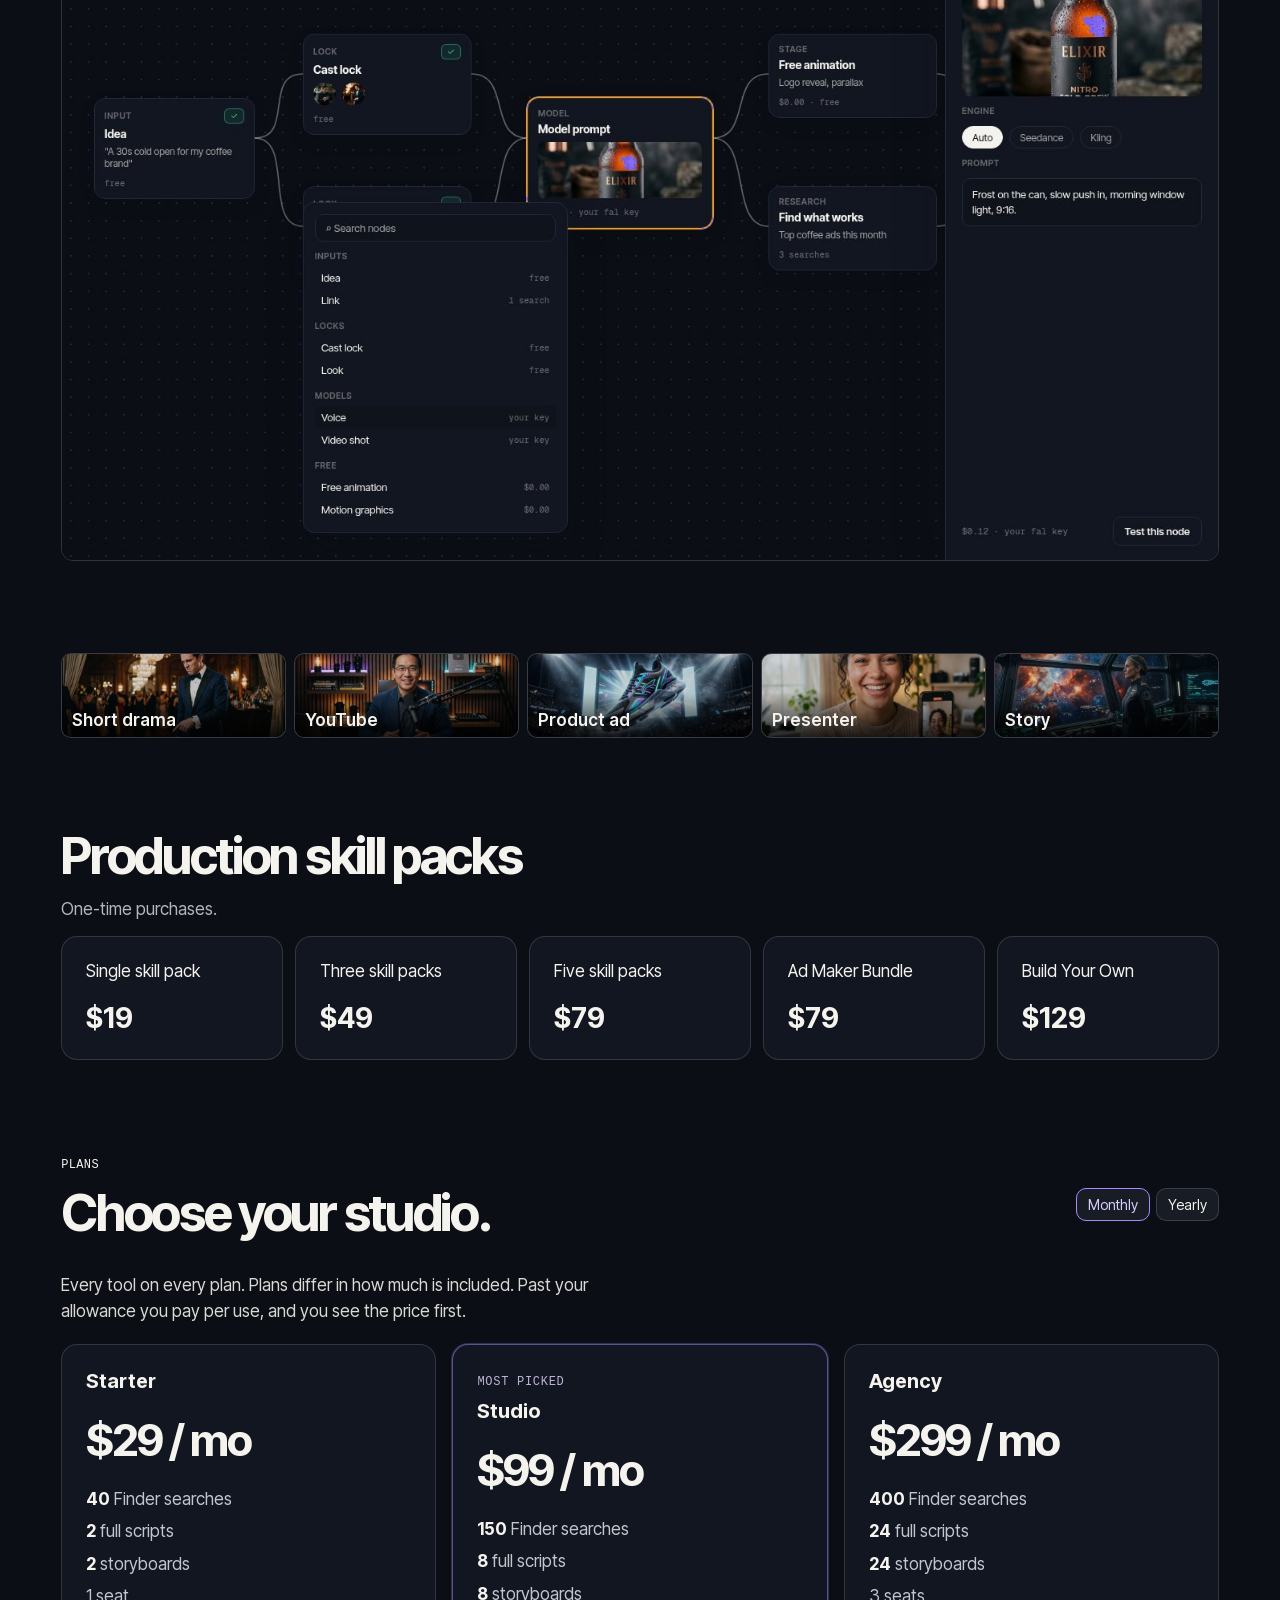
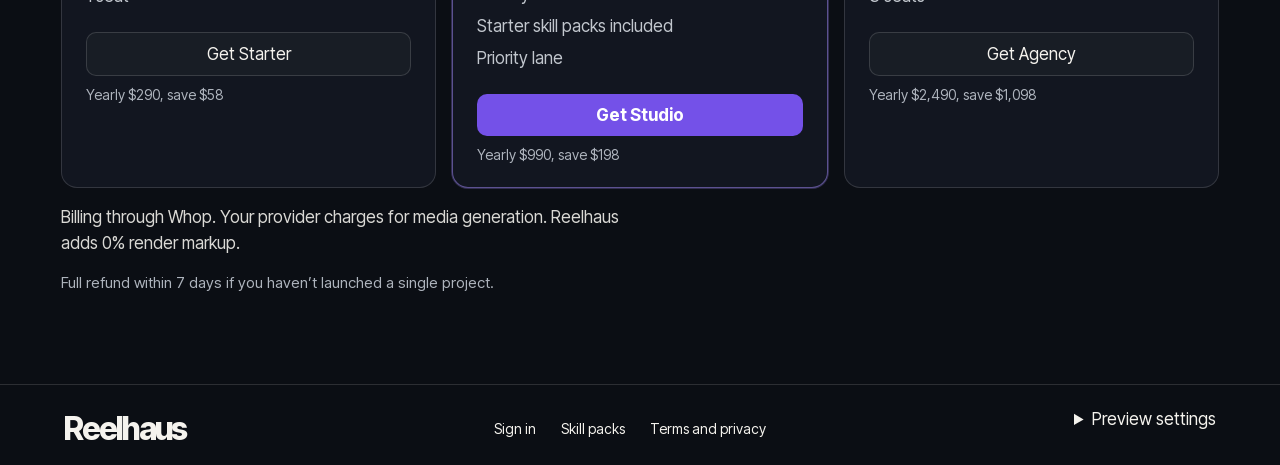
==== commit 2db36eee: "Smaller hero headline" ====
--- a/index.html
+++ b/index.html
@@ -1,5 +1,5 @@
 <!doctype html><html lang=en><head><meta charset=utf-8><meta name=viewport content="width=device-width,initial-scale=1"><title>Reelhaus · You bring the idea. Reelhaus brings the crew.</title><meta name=robots content=noindex>
-<link rel=preload href="cg/it-font.woff2" as=font type="font/woff2" crossorigin><link rel=stylesheet href="home.css?v=1126cg7"></head><body>
+<link rel=preload href="cg/it-font.woff2" as=font type="font/woff2" crossorigin><link rel=stylesheet href="home.css?v=1126cg8"></head><body>
 <div class=sale id=banner>Cyber Week Founding Pass <b class=mono id=clock></b></div><nav><a href="#top" class=brand>Reelhaus</a><div class=links><a href="#studio">Studio</a><a href="#explainer">Inside Reelhaus</a><a href="#skills">Skill packs</a><a href="#process">How it works</a><a href="#pricing">Pricing</a><a href="https://reelhaus.ai/front/signin">Sign in</a></div></nav>
 <div class=cineSeq><header id=top class=hero><img id=heroimg alt="Cinematic still from the Reelhaus showcase"><div class=heroCopy><small>AI VIDEO PRODUCTION STUDIO</small><h1 id=head>You bring the idea. <span class=hl2>Reelhaus brings the crew.</span></h1><p>You call the shots, we help you get them right, so you stop burning credits on retakes. Your keys, your models, zero markup.</p><p class=htags>Research · Script · Cast · Storyboard · Edit</p><div class=actions><a class="act act--go" href="#pricing"><span class=act__tile aria-hidden=true><svg viewBox="0 0 16 16"><path fill=currentColor d="M5.2 3.15v9.7L13.1 8 5.2 3.15z"/></svg></span>Get started</a><button class="act act--watch" type=button id=watchDemo><span class=act__play aria-hidden=true><svg viewBox="0 0 16 16"><circle cx=8 cy=8 r=6.4 fill=none stroke=currentColor stroke-width=1.4 /><path fill=currentColor d="M6.6 5.2v5.6L11.2 8z"/></svg></span>Watch demo</button></div><a class=chat href="#pricing" aria-label="Plan my video: see plans"><span class=chat__field><span class=chat__text data-typer>A 30-second ad for my aunt's taco truck</span><span class=chat__caret aria-hidden=true></span></span><span class=chat__go>Plan my video →</span></a><p class=hero__alt><a href="https://reelhaus.ai/front/skills/store">Or try a free skill pack first</a></p></div><div class=arrive><small>DIRECTOR STUDIO</small><h2>AI video production just got easier</h2><p>Reelhaus helps you turn an idea into a finished production no matter what kind of video you're trying to shoot.</p></div><div class=frames></div><p class=framehint>Swipe to see each kind of video →</p><a class="btn boardLink" href="#explainer" hidden>Explore the studio ↓</a></header></div>
 <main class=wrap>
@@ -13,4 +13,4 @@
 <section class=section id=pricing><div class=toolbar><div><small>PLANS</small><h2>Choose your studio.</h2></div><div class=tabs><button id=monthly>Monthly</button><button id=yearly>Yearly</button></div></div><p class=sub>Every tool on every plan. Plans differ in how much is included. Past your allowance you pay per use, and you see the price first.</p><div class=plans><article class="panel"><h3>Starter</h3><strong class=price data-mo="$29 / mo" data-yr="$290 / yr">$29 / mo</strong><ul><li><b>40</b> Finder searches</li><li><b>2</b> full scripts</li><li><b>2</b> storyboards</li><li>1 seat</li></ul><a class="btn" data-mo="https://whop.com/checkout/plan_vIGeO5fbLDedA" data-yr="https://whop.com/checkout/plan_IWw9tBwpGFD9Z" href="https://whop.com/checkout/plan_vIGeO5fbLDedA">Get Starter</a><span class=yr>Yearly $290, save $58</span></article><article class="panel pick"><span class=tag>Most picked</span><h3>Studio</h3><strong class=price data-mo="$99 / mo" data-yr="$990 / yr">$99 / mo</strong><ul><li><b>150</b> Finder searches</li><li><b>8</b> full scripts</li><li><b>8</b> storyboards</li><li>Starter skill packs included</li><li>Priority lane</li></ul><a class="btn cta" data-mo="https://whop.com/checkout/plan_9DZ0OADZL1bAc" data-yr="https://whop.com/checkout/plan_Pr12zNX5p3GUt" href="https://whop.com/checkout/plan_9DZ0OADZL1bAc">Get Studio</a><span class=yr>Yearly $990, save $198</span></article><article class="panel"><h3>Agency</h3><strong class=price data-mo="$299 / mo" data-yr="$2,490 / yr">$299 / mo</strong><ul><li><b>400</b> Finder searches</li><li><b>24</b> full scripts</li><li><b>24</b> storyboards</li><li>3 seats</li></ul><a class="btn" data-mo="https://whop.com/checkout/plan_gIcehut7rWfQ9" data-yr="https://whop.com/checkout/plan_ZNGIC8xR3PT9p" href="https://whop.com/checkout/plan_gIcehut7rWfQ9">Get Agency</a><span class=yr>Yearly $2,490, save $1,098</span></article></div><p class=sub>Billing through Whop. Your provider charges for media generation. Reelhaus adds 0% render markup.</p><p class=refund>Full refund within 7 days if you haven’t launched a single project.</p></section></main>
 <footer><b class=brand>Reelhaus</b><div class=links><a href="https://reelhaus.ai/front/signin">Sign in</a><a href="https://reelhaus.ai/front/skills/store">Skill packs</a><a href="https://reelhaus.ai/front/legal">Terms and privacy</a></div><details id=settings><summary>Preview settings</summary><label>Campaign <select id=campaign><option>Cyber Week</option><option>Evergreen</option></select></label><small>Storyboard previews use stills.</small></details></footer>
 <dialog id=modal><div class=toolbar><small id=kind></small><button id=closebtn>Close ×</button></div><h3 id=mt></h3><img id=mi alt=""><p id=mc></p><div class=actions><button id=prev>Previous</button><button id=next>Next</button></div></dialog>
-<dialog id=demo class=demobox><div class=toolbar><small>REELHAUS DEMO</small><button id=democlose>Close ×</button></div><video id=demoVideo controls playsinline preload=none></video></dialog><script src="home.js?v=1126cg7"></script></body></html>
+<dialog id=demo class=demobox><div class=toolbar><small>REELHAUS DEMO</small><button id=democlose>Close ×</button></div><video id=demoVideo controls playsinline preload=none></video></dialog><script src="home.js?v=1126cg8"></script></body></html>
--- a/home.css
+++ b/home.css
@@ -88,3 +88,7 @@
 #explainer .explain-frame{width:min(100%,calc((100svh - 300px)*1.7778));min-width:min(100%,520px);margin:12px auto 0;will-change:transform,opacity}
 #explainer .explain-copy{will-change:transform,opacity}
 }
+
+/* Smaller hero headline (Nov 26, TJ) */
+.cineSeq .heroCopy h1{font-size:clamp(40px,4.1vw,64px);line-height:1.02}
+@media(max-width:700px){.cineSeq .heroCopy h1{font-size:clamp(30px,8.4vw,44px)}}
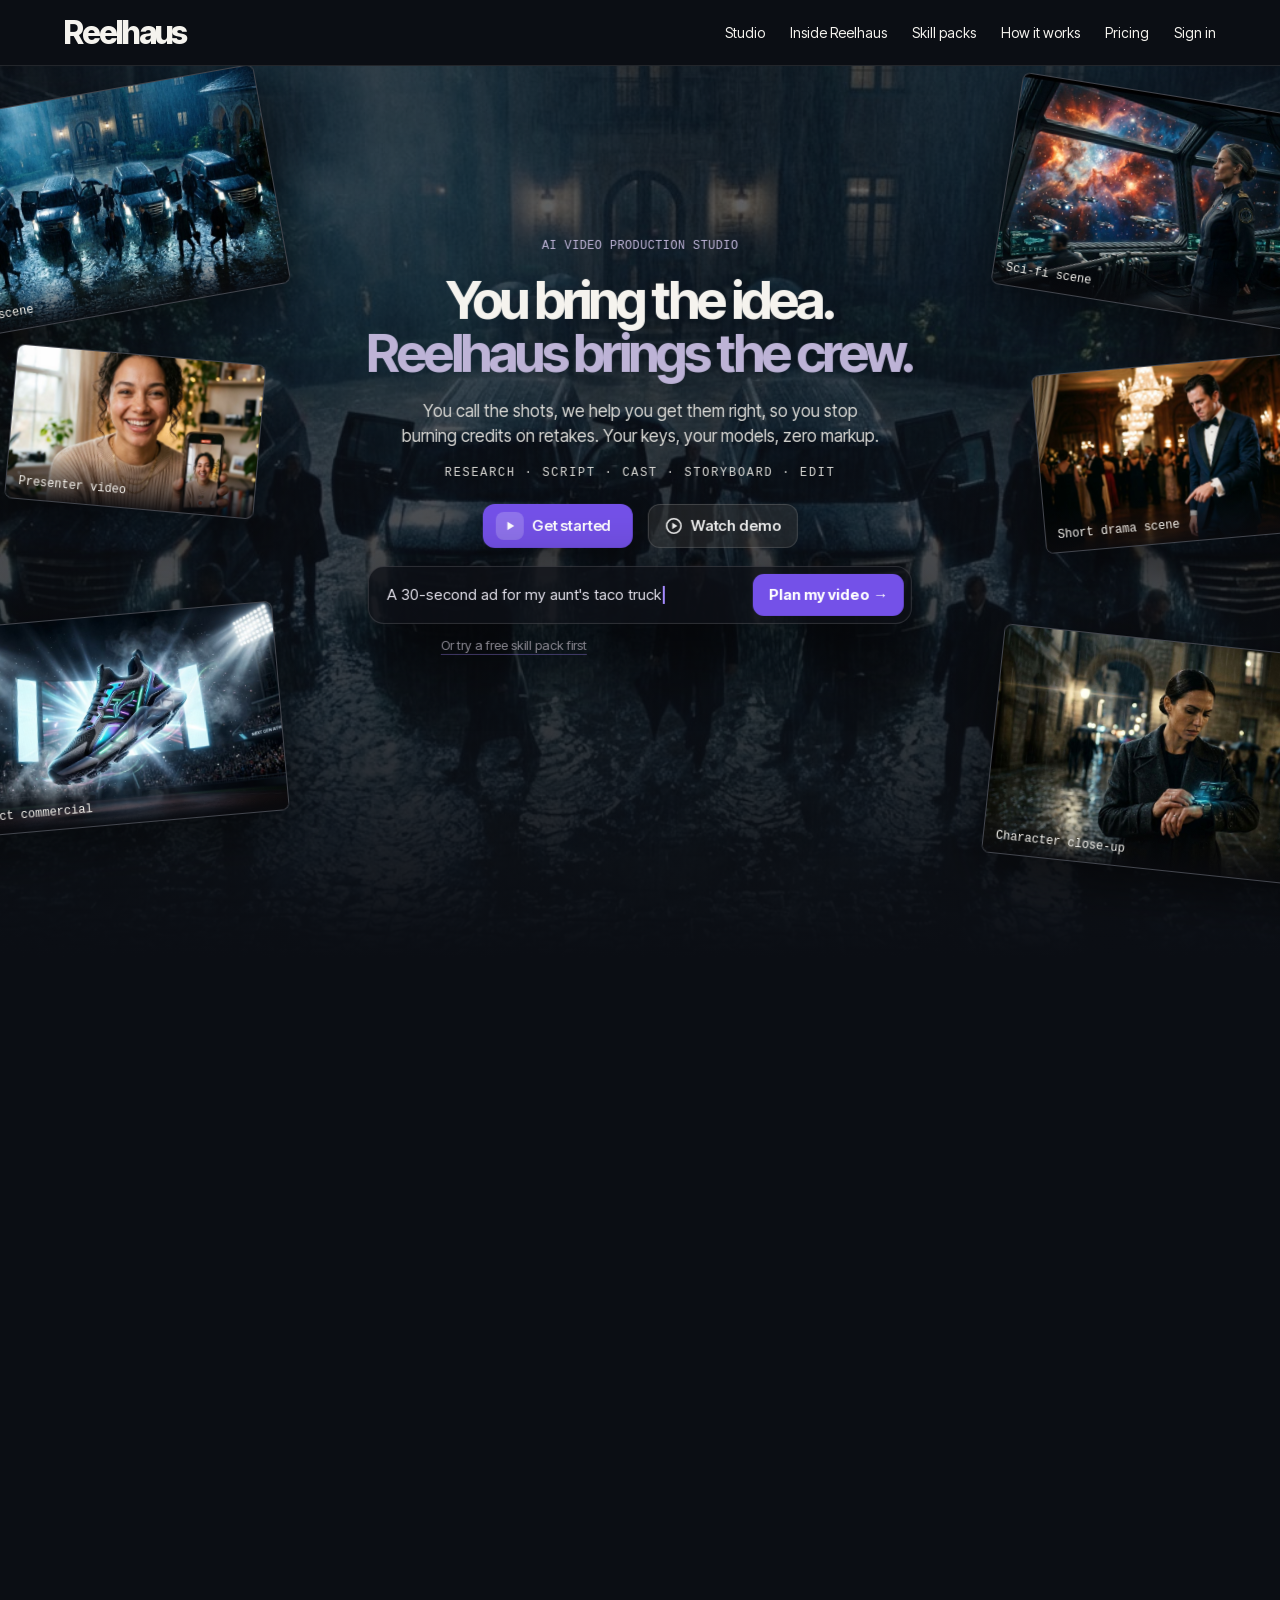
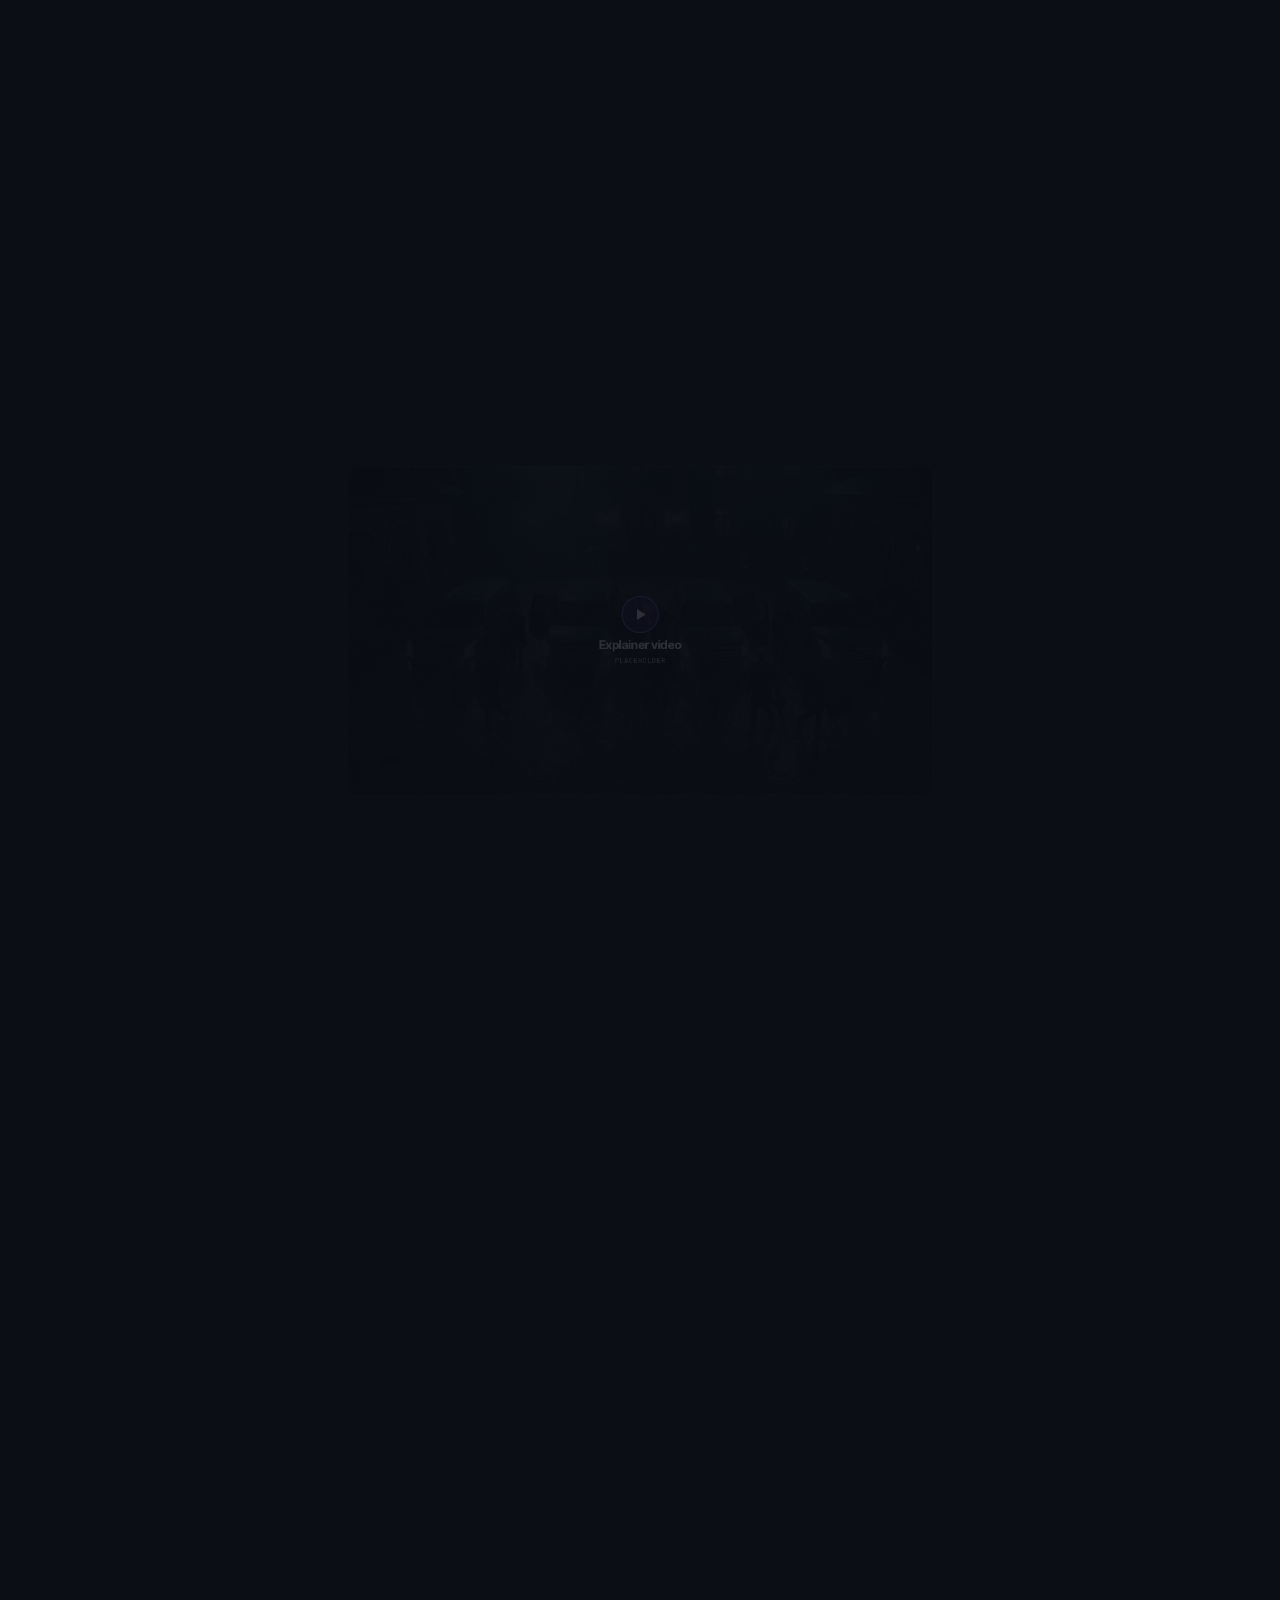
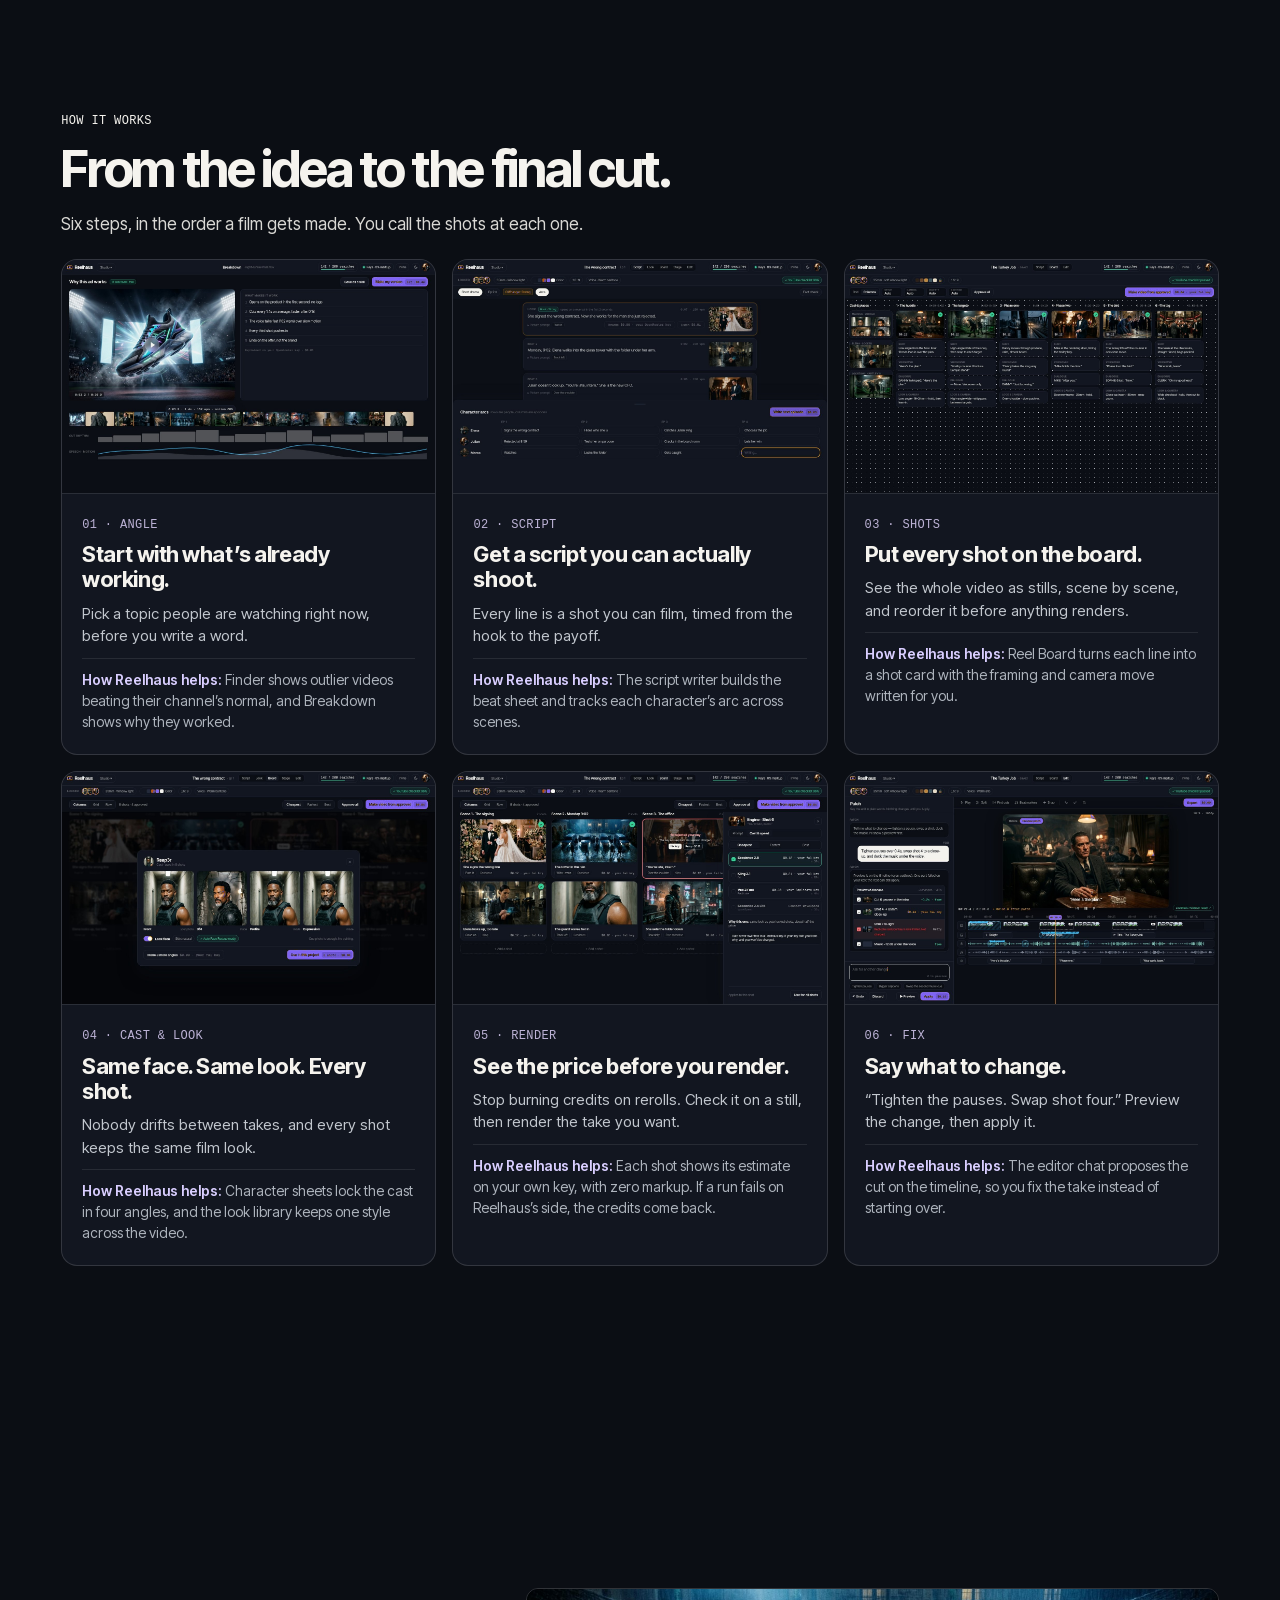
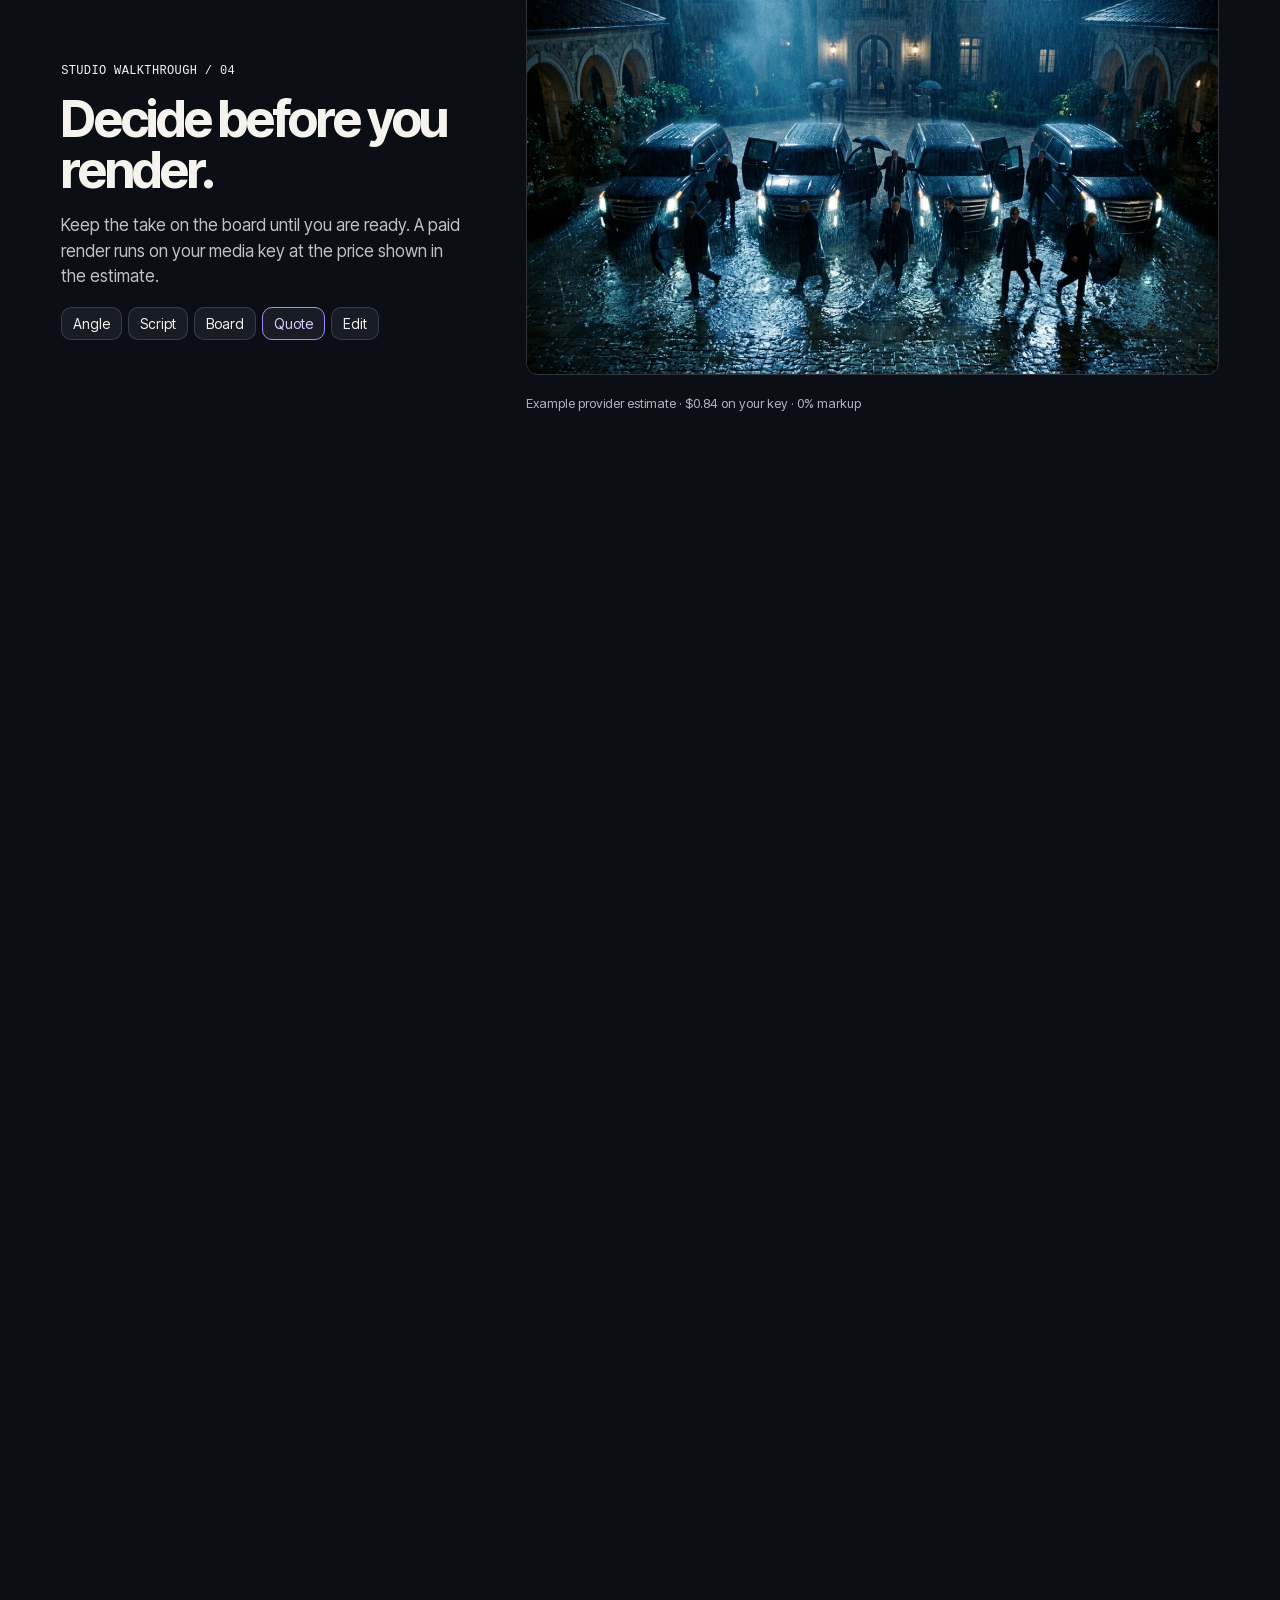
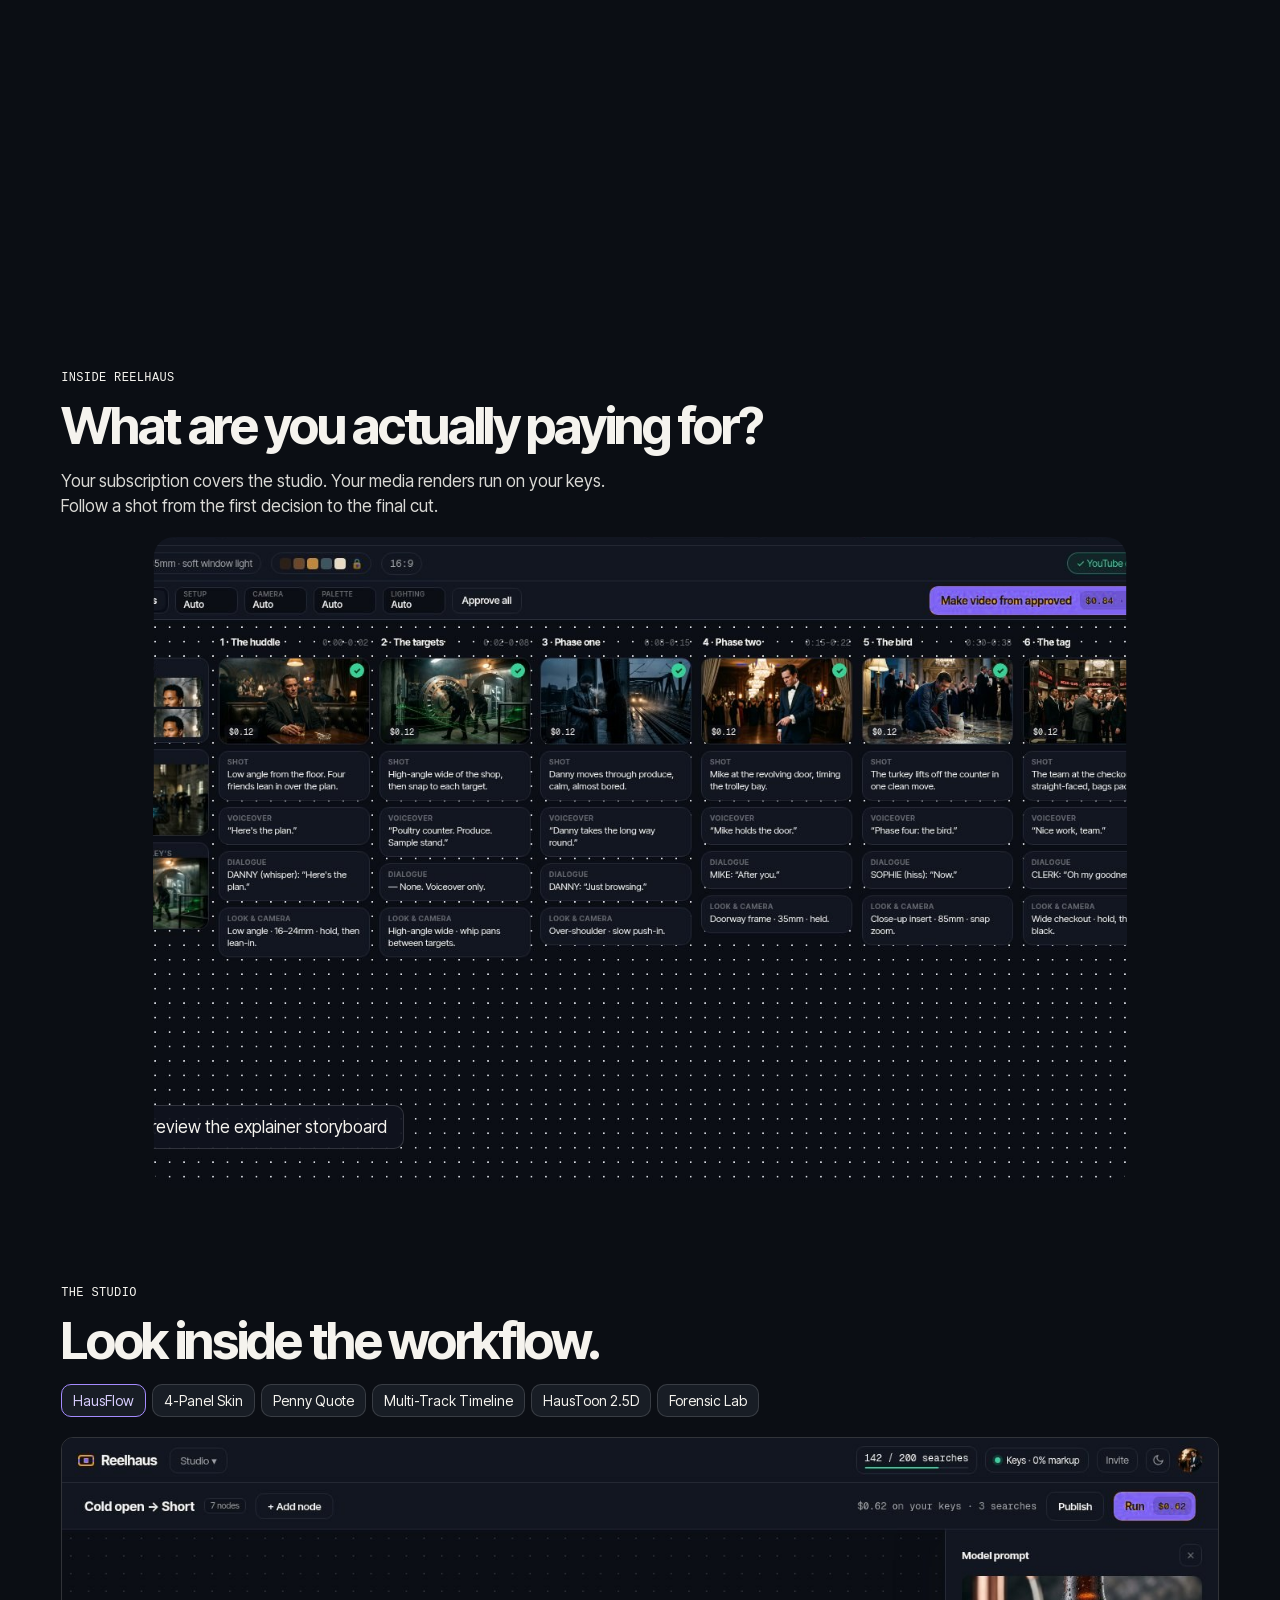
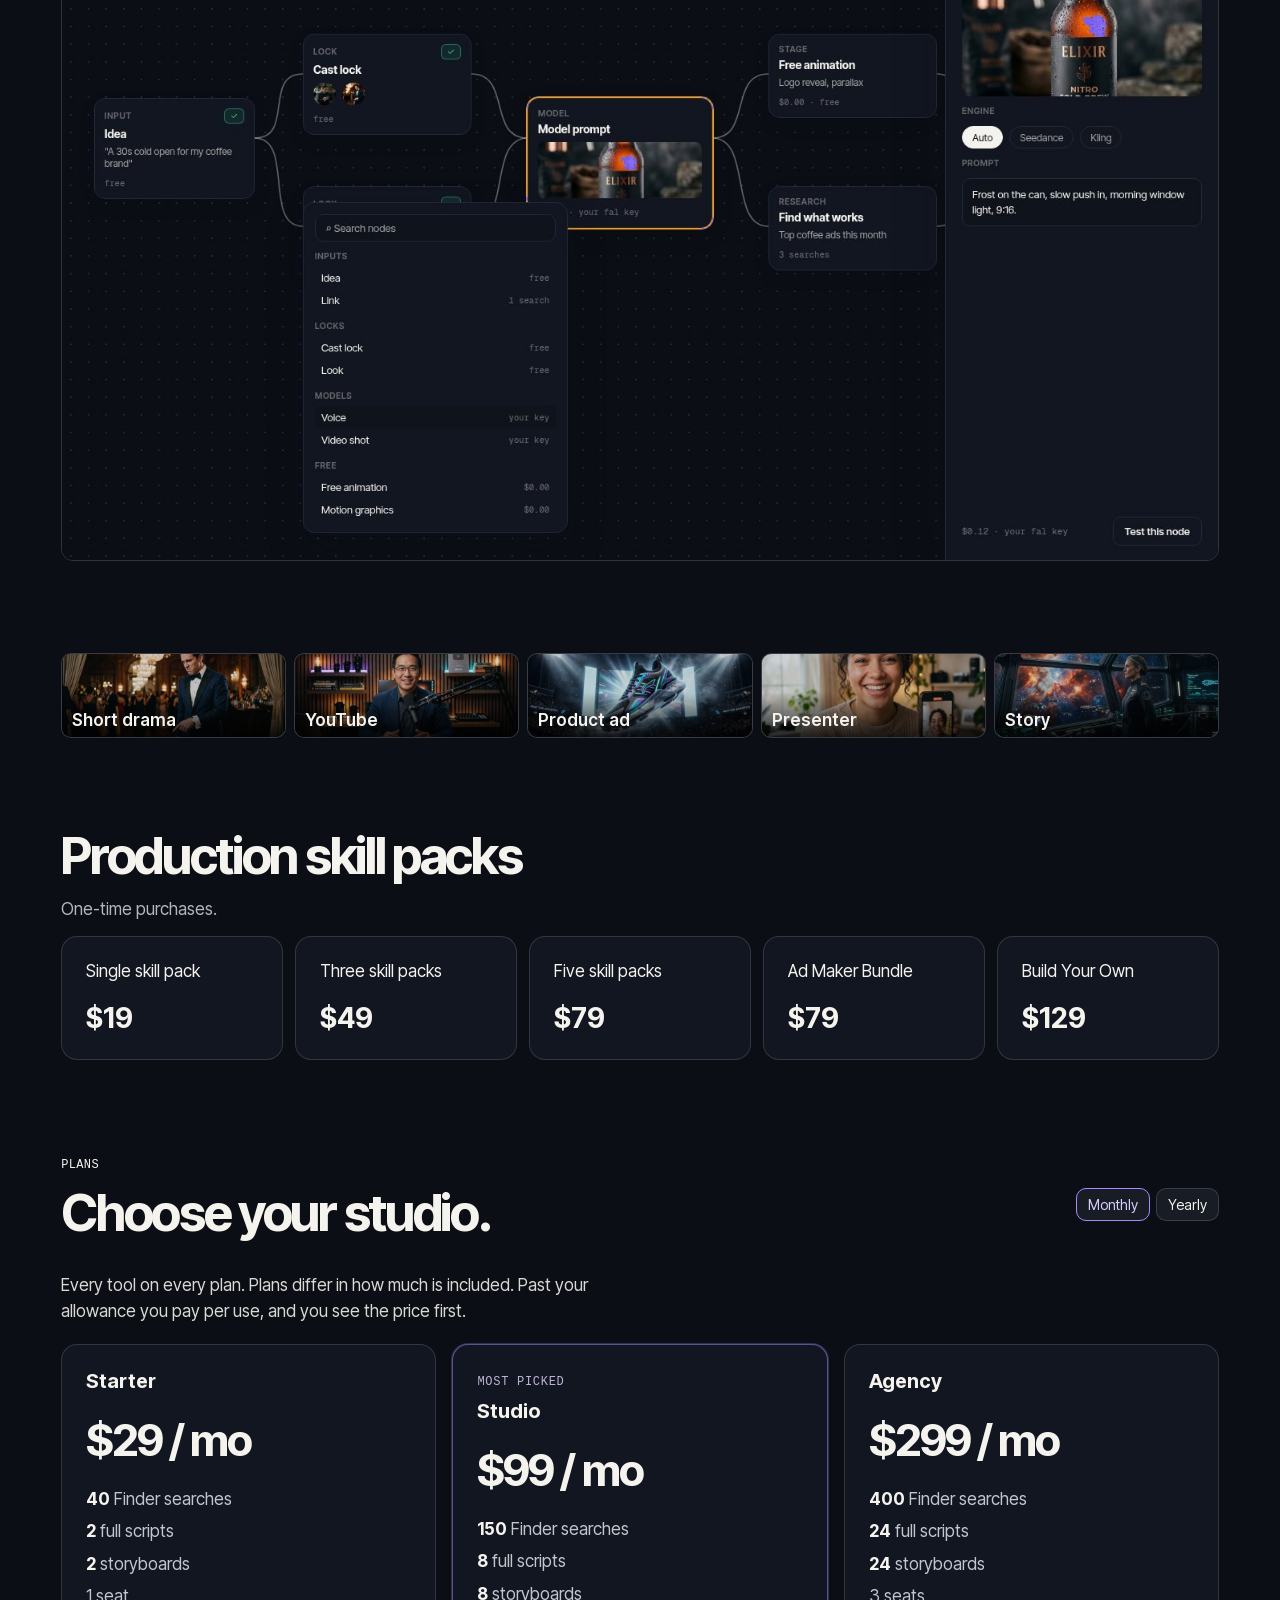
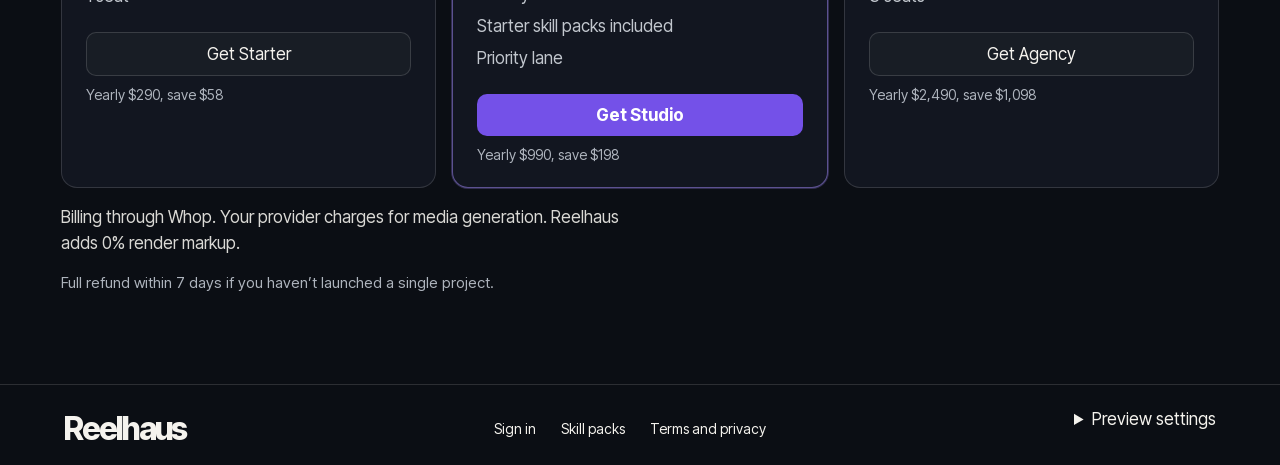
==== commit e0c8df01: "Explainer: headline only, How Reelhaus works" ====
--- a/index.html
+++ b/index.html
@@ -1,9 +1,9 @@
 <!doctype html><html lang=en><head><meta charset=utf-8><meta name=viewport content="width=device-width,initial-scale=1"><title>Reelhaus · You bring the idea. Reelhaus brings the crew.</title><meta name=robots content=noindex>
-<link rel=preload href="cg/it-font.woff2" as=font type="font/woff2" crossorigin><link rel=stylesheet href="home.css?v=1126cg8"></head><body>
+<link rel=preload href="cg/it-font.woff2" as=font type="font/woff2" crossorigin><link rel=stylesheet href="home.css?v=1126cg10"></head><body>
 <div class=sale id=banner>Cyber Week Founding Pass <b class=mono id=clock></b></div><nav><a href="#top" class=brand>Reelhaus</a><div class=links><a href="#studio">Studio</a><a href="#explainer">Inside Reelhaus</a><a href="#skills">Skill packs</a><a href="#process">How it works</a><a href="#pricing">Pricing</a><a href="https://reelhaus.ai/front/signin">Sign in</a></div></nav>
 <div class=cineSeq><header id=top class=hero><img id=heroimg alt="Cinematic still from the Reelhaus showcase"><div class=heroCopy><small>AI VIDEO PRODUCTION STUDIO</small><h1 id=head>You bring the idea. <span class=hl2>Reelhaus brings the crew.</span></h1><p>You call the shots, we help you get them right, so you stop burning credits on retakes. Your keys, your models, zero markup.</p><p class=htags>Research · Script · Cast · Storyboard · Edit</p><div class=actions><a class="act act--go" href="#pricing"><span class=act__tile aria-hidden=true><svg viewBox="0 0 16 16"><path fill=currentColor d="M5.2 3.15v9.7L13.1 8 5.2 3.15z"/></svg></span>Get started</a><button class="act act--watch" type=button id=watchDemo><span class=act__play aria-hidden=true><svg viewBox="0 0 16 16"><circle cx=8 cy=8 r=6.4 fill=none stroke=currentColor stroke-width=1.4 /><path fill=currentColor d="M6.6 5.2v5.6L11.2 8z"/></svg></span>Watch demo</button></div><a class=chat href="#pricing" aria-label="Plan my video: see plans"><span class=chat__field><span class=chat__text data-typer>A 30-second ad for my aunt's taco truck</span><span class=chat__caret aria-hidden=true></span></span><span class=chat__go>Plan my video →</span></a><p class=hero__alt><a href="https://reelhaus.ai/front/skills/store">Or try a free skill pack first</a></p></div><div class=arrive><small>DIRECTOR STUDIO</small><h2>AI video production just got easier</h2><p>Reelhaus helps you turn an idea into a finished production no matter what kind of video you're trying to shoot.</p></div><div class=frames></div><p class=framehint>Swipe to see each kind of video →</p><a class="btn boardLink" href="#explainer" hidden>Explore the studio ↓</a></header></div>
 <main class=wrap>
-<section class="section explain" id=explainer><div class=explain-stage><div class=explain-copy><small>HOW REELHAUS WORKS</small><h2>A short walkthrough goes here.</h2><p class=sub>Reelhaus helps you take a film from the idea to the final cut. This frame is held for the explainer video.</p></div><div class=explain-frame role=img aria-label="Placeholder for the explainer video"><img src="cg/motor.jpeg" alt="" aria-hidden=true width=1280 height=714><div class=explain-overlay><span class=explain-mark aria-hidden=true></span><span class=explain-label>Explainer video</span><span class=explain-soon>Placeholder</span></div></div></div></section>
+<section class="section explain" id=explainer><div class=explain-stage><div class=explain-copy><h2>How Reelhaus works</h2></div><div class=explain-frame role=img aria-label="Placeholder for the explainer video"><img src="cg/motor.jpeg" alt="" aria-hidden=true width=1280 height=714><div class=explain-overlay><span class=explain-mark aria-hidden=true></span><span class=explain-label>Explainer video</span><span class=explain-soon>Placeholder</span></div></div></div></section>
 <section class=section id=process><small>HOW IT WORKS</small><h2>From the idea to the final cut.</h2><p class=sub>Six steps, in the order a film gets made. You call the shots at each one.</p><div class=steps><article class=stepcard><img src="cg/lab.jpeg" alt="Angle step in the Reelhaus studio" loading=lazy width=1440 height=900><div><small>01 · ANGLE</small><h3>Start with what’s already working.</h3><p>Pick a topic people are watching right now, before you write a word.</p><p class=helps><b>How Reelhaus helps:</b> Finder shows outlier videos beating their channel’s normal, and Breakdown shows why they worked.</p></div></article><article class=stepcard><img src="cg/script.jpeg" alt="Script step in the Reelhaus studio" loading=lazy width=1440 height=900><div><small>02 · SCRIPT</small><h3>Get a script you can actually shoot.</h3><p>Every line is a shot you can film, timed from the hook to the payoff.</p><p class=helps><b>How Reelhaus helps:</b> The script writer builds the beat sheet and tracks each character’s arc across scenes.</p></div></article><article class=stepcard><img src="cg/board.jpeg" alt="Shots step in the Reelhaus studio" loading=lazy width=1440 height=900><div><small>03 · SHOTS</small><h3>Put every shot on the board.</h3><p>See the whole video as stills, scene by scene, and reorder it before anything renders.</p><p class=helps><b>How Reelhaus helps:</b> Reel Board turns each line into a shot card with the framing and camera move written for you.</p></div></article><article class=stepcard><img src="cg/cast.jpeg" alt="Cast & look step in the Reelhaus studio" loading=lazy width=1440 height=900><div><small>04 · CAST & LOOK</small><h3>Same face. Same look. Every shot.</h3><p>Nobody drifts between takes, and every shot keeps the same film look.</p><p class=helps><b>How Reelhaus helps:</b> Character sheets lock the cast in four angles, and the look library keeps one style across the video.</p></div></article><article class=stepcard><img src="cg/quote.jpeg" alt="Render step in the Reelhaus studio" loading=lazy width=1440 height=900><div><small>05 · RENDER</small><h3>See the price before you render.</h3><p>Stop burning credits on rerolls. Check it on a still, then render the take you want.</p><p class=helps><b>How Reelhaus helps:</b> Each shot shows its estimate on your own key, with zero markup. If a run fails on Reelhaus’s side, the credits come back.</p></div></article><article class=stepcard><img src="cg/edit.jpeg" alt="Fix step in the Reelhaus studio" loading=lazy width=1440 height=900><div><small>06 · FIX</small><h3>Say what to change.</h3><p>“Tighten the pauses. Swap shot four.” Preview the change, then apply it.</p><p class=helps><b>How Reelhaus helps:</b> The editor chat proposes the cut on the timeline, so you fix the take instead of starting over.</p></div></article></div><p class=stephint>Swipe for all six steps →</p></section><!-- The Wrong Contract walkthrough, moved below the six-step section (Nov 26). -->
 <section id=studio class="section story"><div class=stage><div><small id=step></small><h2 id=storytitle></h2><p id=storycopy></p><div id=chapters class=tabs></div></div><figure><img id=storyimg class=screen alt=""><div id=trybar class=tabs style="margin-top:10px"></div><figcaption id=caption></figcaption></figure></div></section>
 <section class=section id=paying><small>INSIDE REELHAUS</small><h2>What are you actually paying for?</h2><p class=sub>Your subscription covers the studio. Your media renders run on your keys. Follow a shot from the first decision to the final cut.</p><div class=speaker><img id=poster alt="The Reelhaus board with every shot planned"><button id=explain>▶ Preview the explainer storyboard</button></div></section>
@@ -13,4 +13,4 @@
 <section class=section id=pricing><div class=toolbar><div><small>PLANS</small><h2>Choose your studio.</h2></div><div class=tabs><button id=monthly>Monthly</button><button id=yearly>Yearly</button></div></div><p class=sub>Every tool on every plan. Plans differ in how much is included. Past your allowance you pay per use, and you see the price first.</p><div class=plans><article class="panel"><h3>Starter</h3><strong class=price data-mo="$29 / mo" data-yr="$290 / yr">$29 / mo</strong><ul><li><b>40</b> Finder searches</li><li><b>2</b> full scripts</li><li><b>2</b> storyboards</li><li>1 seat</li></ul><a class="btn" data-mo="https://whop.com/checkout/plan_vIGeO5fbLDedA" data-yr="https://whop.com/checkout/plan_IWw9tBwpGFD9Z" href="https://whop.com/checkout/plan_vIGeO5fbLDedA">Get Starter</a><span class=yr>Yearly $290, save $58</span></article><article class="panel pick"><span class=tag>Most picked</span><h3>Studio</h3><strong class=price data-mo="$99 / mo" data-yr="$990 / yr">$99 / mo</strong><ul><li><b>150</b> Finder searches</li><li><b>8</b> full scripts</li><li><b>8</b> storyboards</li><li>Starter skill packs included</li><li>Priority lane</li></ul><a class="btn cta" data-mo="https://whop.com/checkout/plan_9DZ0OADZL1bAc" data-yr="https://whop.com/checkout/plan_Pr12zNX5p3GUt" href="https://whop.com/checkout/plan_9DZ0OADZL1bAc">Get Studio</a><span class=yr>Yearly $990, save $198</span></article><article class="panel"><h3>Agency</h3><strong class=price data-mo="$299 / mo" data-yr="$2,490 / yr">$299 / mo</strong><ul><li><b>400</b> Finder searches</li><li><b>24</b> full scripts</li><li><b>24</b> storyboards</li><li>3 seats</li></ul><a class="btn" data-mo="https://whop.com/checkout/plan_gIcehut7rWfQ9" data-yr="https://whop.com/checkout/plan_ZNGIC8xR3PT9p" href="https://whop.com/checkout/plan_gIcehut7rWfQ9">Get Agency</a><span class=yr>Yearly $2,490, save $1,098</span></article></div><p class=sub>Billing through Whop. Your provider charges for media generation. Reelhaus adds 0% render markup.</p><p class=refund>Full refund within 7 days if you haven’t launched a single project.</p></section></main>
 <footer><b class=brand>Reelhaus</b><div class=links><a href="https://reelhaus.ai/front/signin">Sign in</a><a href="https://reelhaus.ai/front/skills/store">Skill packs</a><a href="https://reelhaus.ai/front/legal">Terms and privacy</a></div><details id=settings><summary>Preview settings</summary><label>Campaign <select id=campaign><option>Cyber Week</option><option>Evergreen</option></select></label><small>Storyboard previews use stills.</small></details></footer>
 <dialog id=modal><div class=toolbar><small id=kind></small><button id=closebtn>Close ×</button></div><h3 id=mt></h3><img id=mi alt=""><p id=mc></p><div class=actions><button id=prev>Previous</button><button id=next>Next</button></div></dialog>
-<dialog id=demo class=demobox><div class=toolbar><small>REELHAUS DEMO</small><button id=democlose>Close ×</button></div><video id=demoVideo controls playsinline preload=none></video></dialog><script src="home.js?v=1126cg8"></script></body></html>
+<dialog id=demo class=demobox><div class=toolbar><small>REELHAUS DEMO</small><button id=democlose>Close ×</button></div><video id=demoVideo controls playsinline preload=none></video></dialog><script src="home.js?v=1126cg10"></script></body></html>
--- a/home.css
+++ b/home.css
@@ -92,3 +92,4 @@
 /* Smaller hero headline (Nov 26, TJ) */
 .cineSeq .heroCopy h1{font-size:clamp(40px,4.1vw,64px);line-height:1.02}
 @media(max-width:700px){.cineSeq .heroCopy h1{font-size:clamp(30px,8.4vw,44px)}}
+.cineSeq .heroCopy h1 .hl2{display:block}
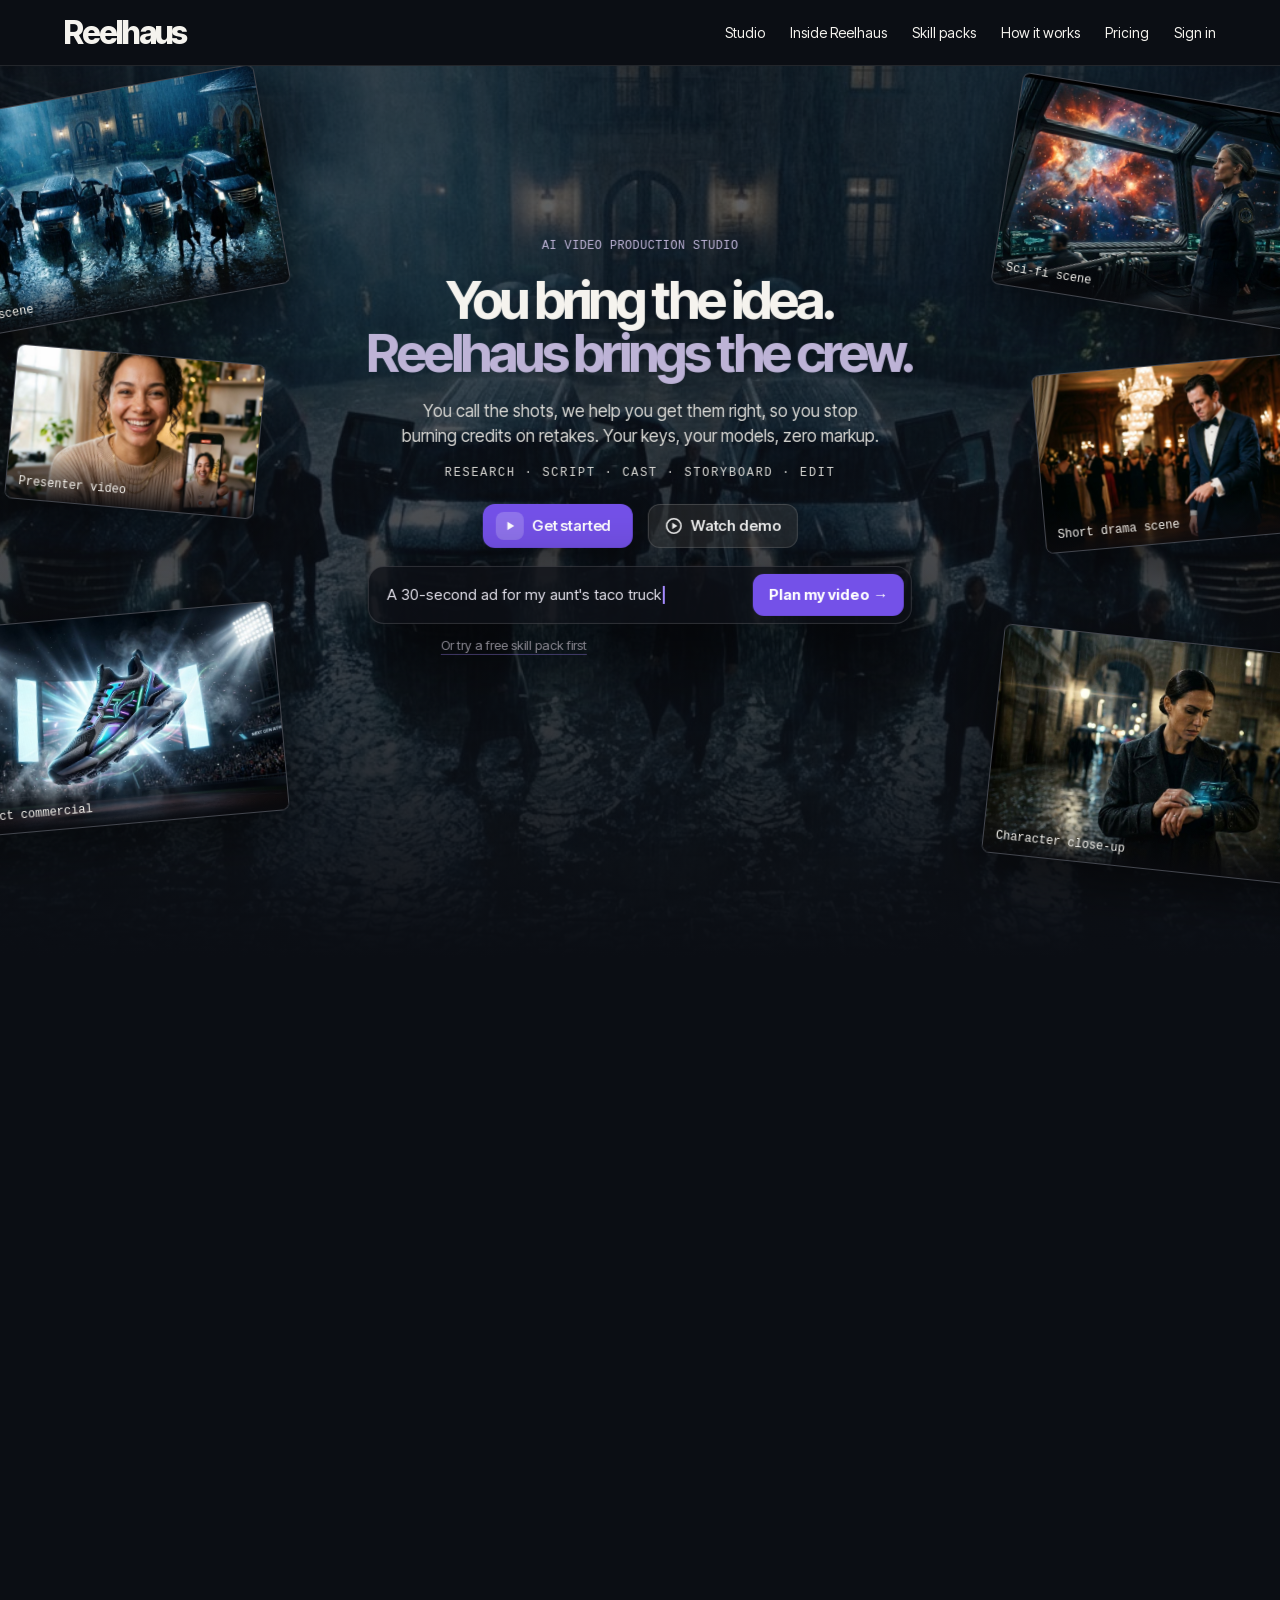
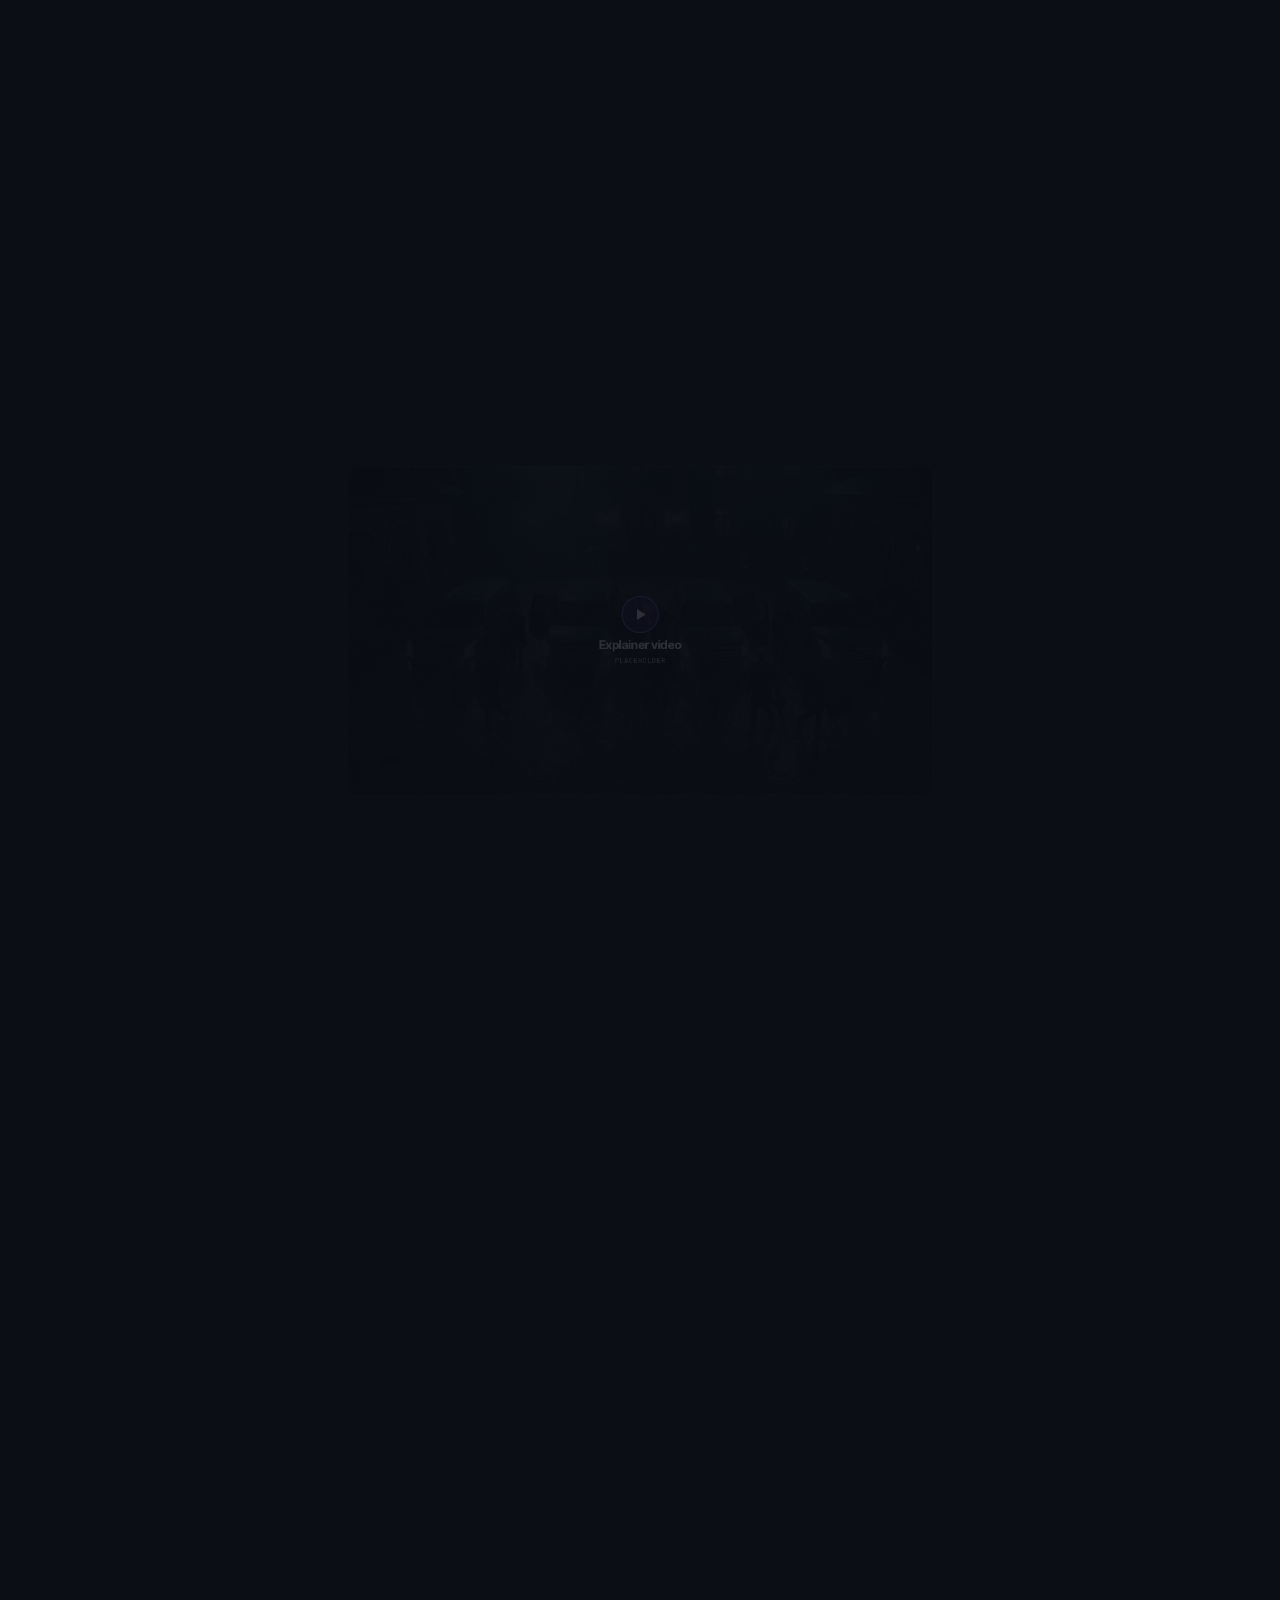
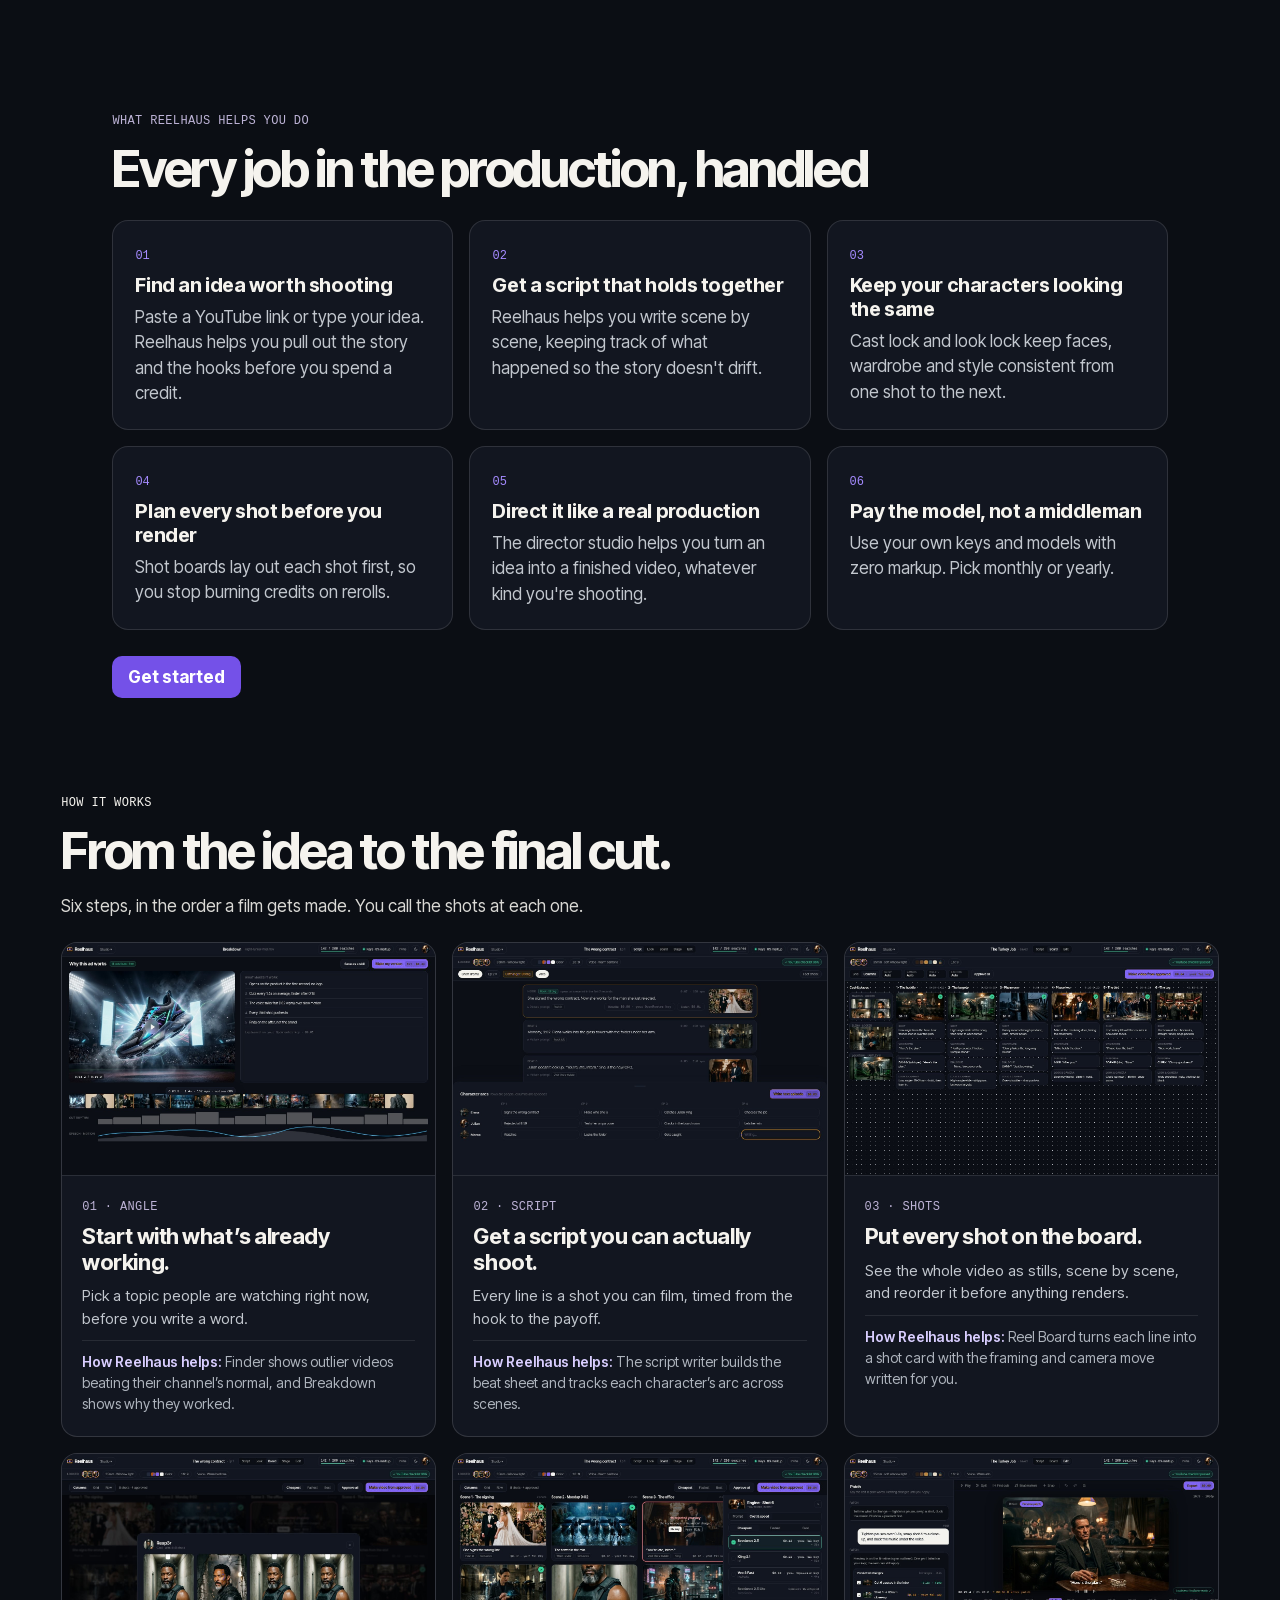
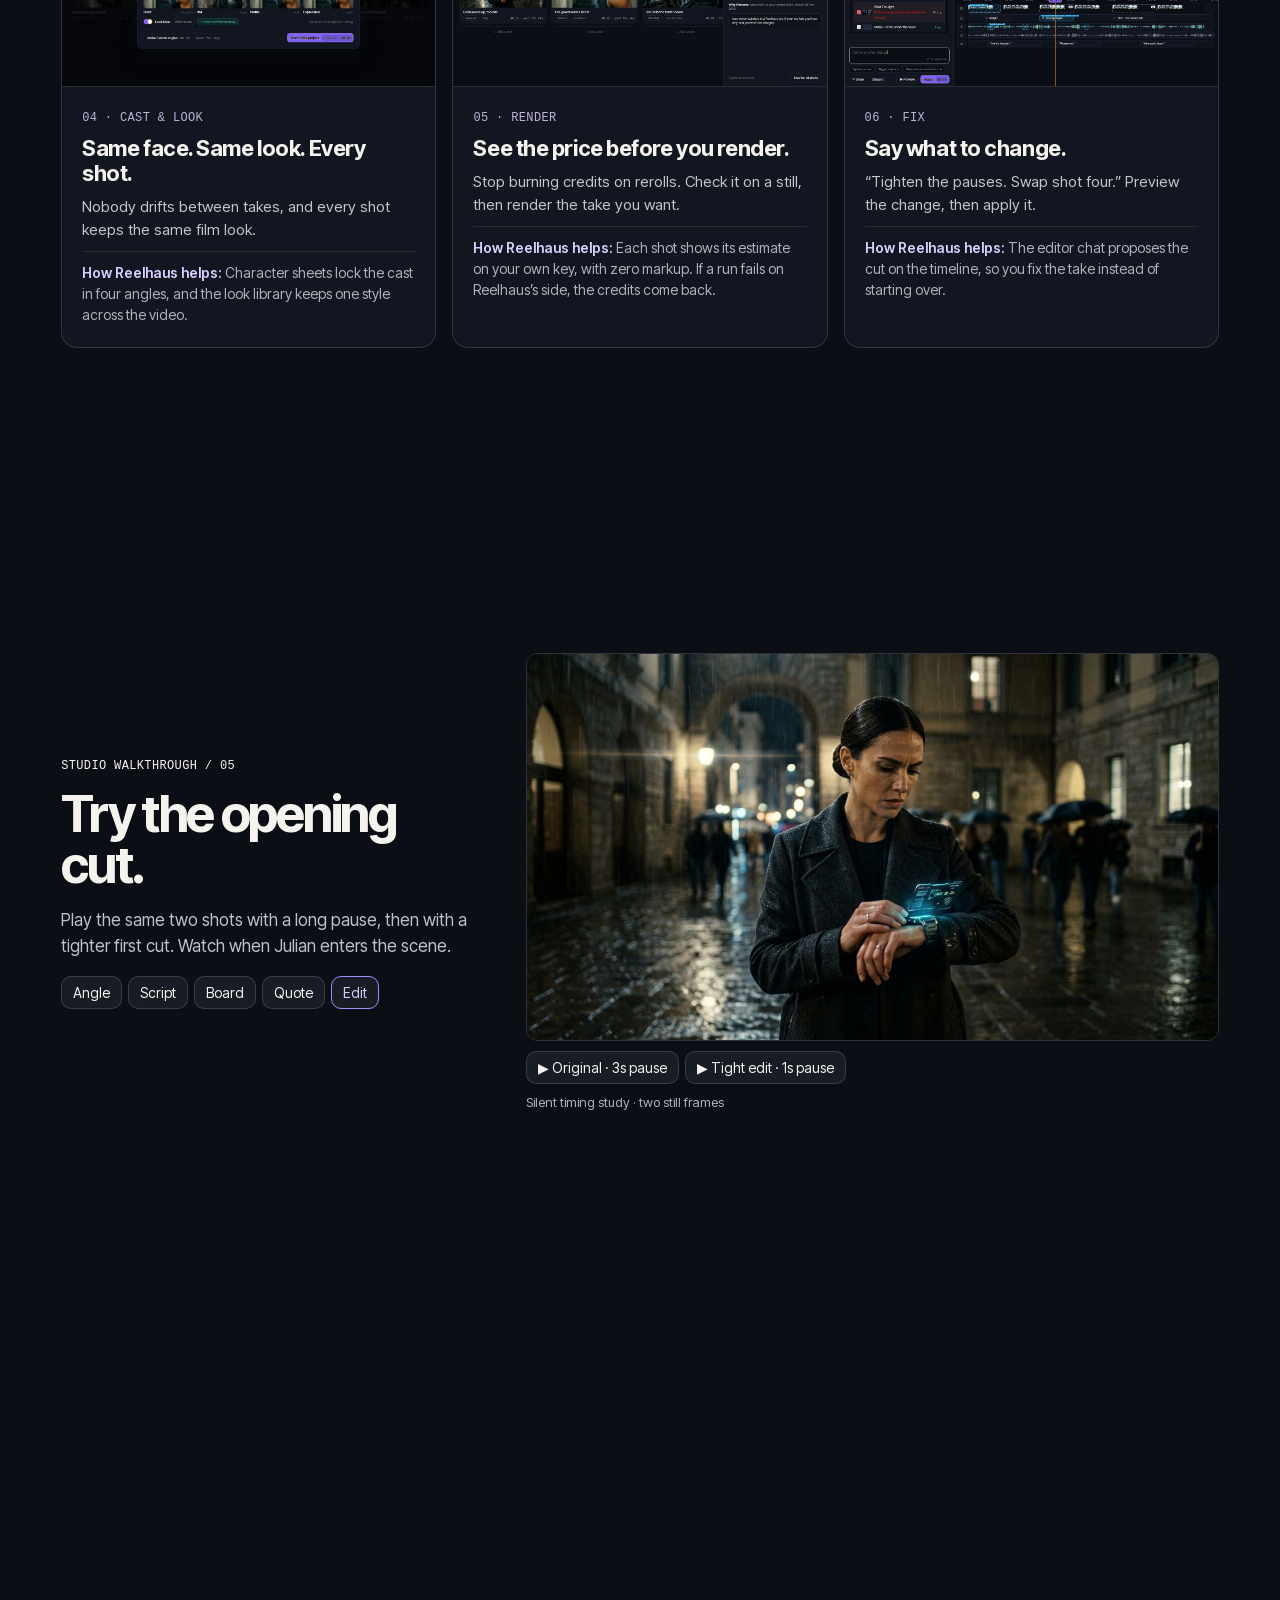
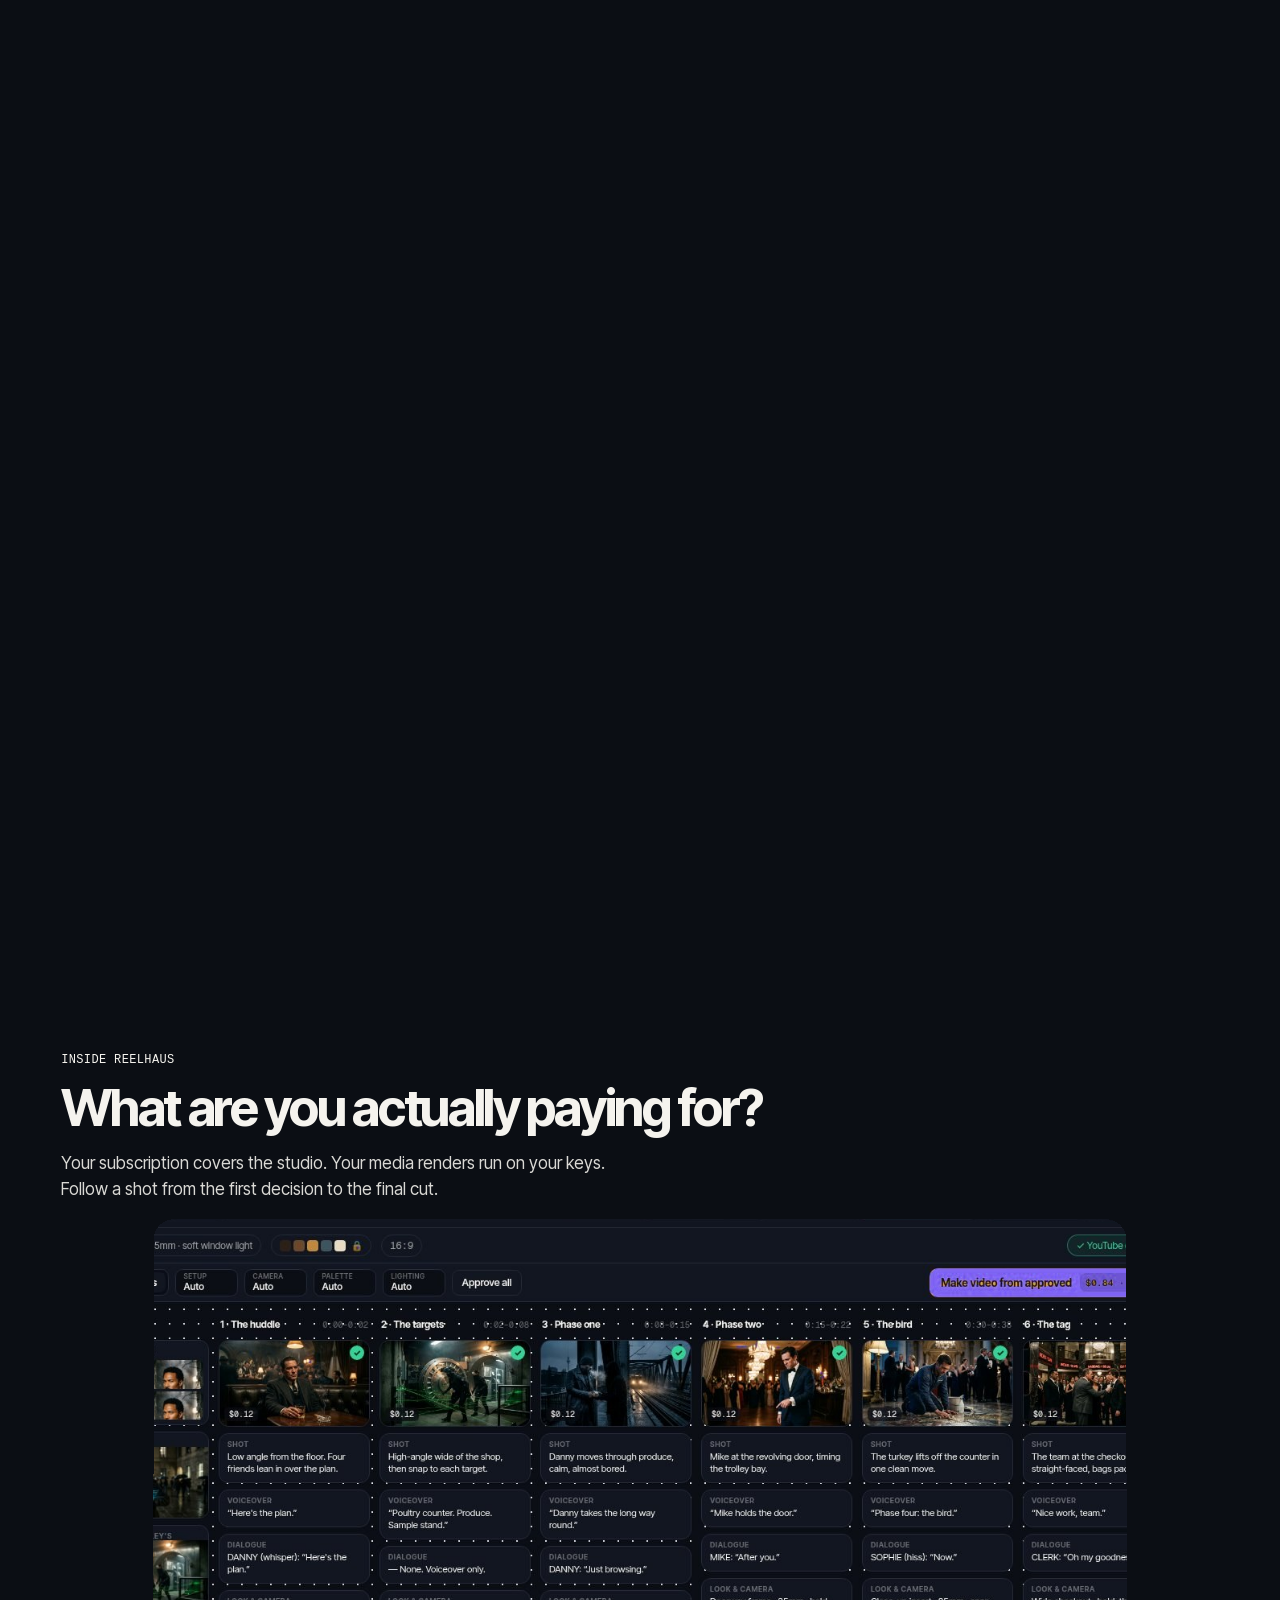
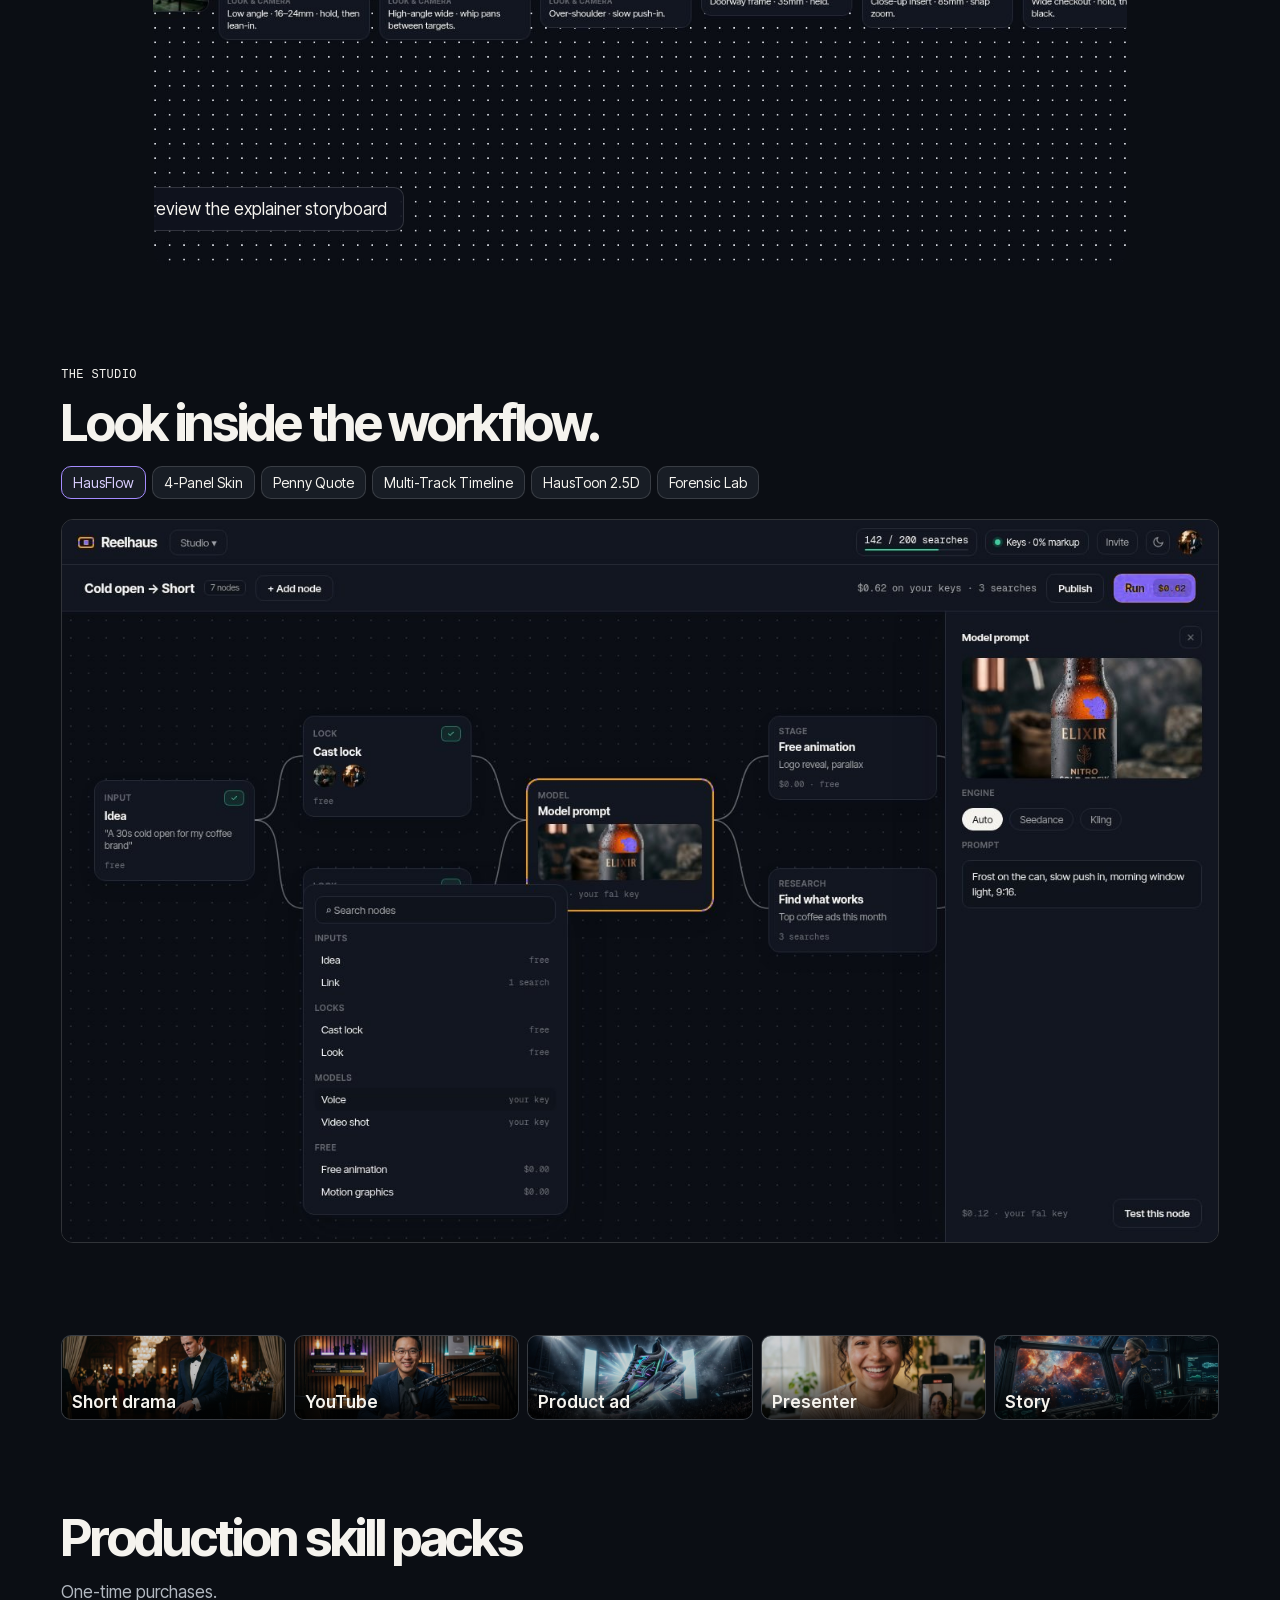
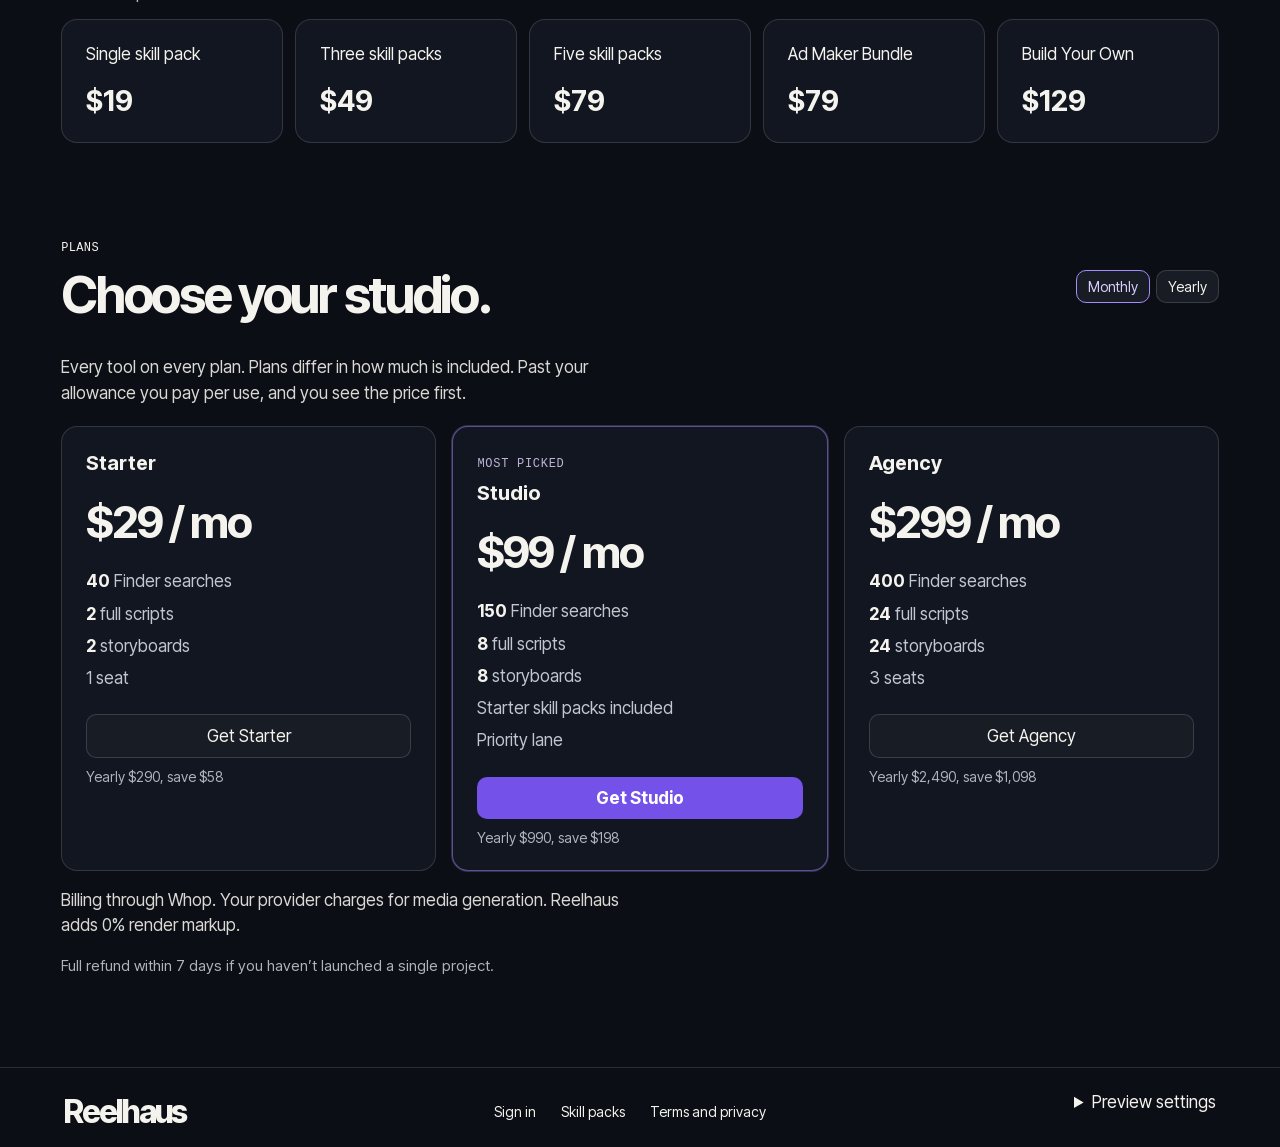
==== commit 97982833: "Add jobs-to-be-done section after explainer" ====
--- a/index.html
+++ b/index.html
@@ -1,9 +1,9 @@
 <!doctype html><html lang=en><head><meta charset=utf-8><meta name=viewport content="width=device-width,initial-scale=1"><title>Reelhaus · You bring the idea. Reelhaus brings the crew.</title><meta name=robots content=noindex>
-<link rel=preload href="cg/it-font.woff2" as=font type="font/woff2" crossorigin><link rel=stylesheet href="home.css?v=1126cg10"></head><body>
+<link rel=preload href="cg/it-font.woff2" as=font type="font/woff2" crossorigin><link rel=stylesheet href="home.css?v=1126cg11"></head><body>
 <div class=sale id=banner>Cyber Week Founding Pass <b class=mono id=clock></b></div><nav><a href="#top" class=brand>Reelhaus</a><div class=links><a href="#studio">Studio</a><a href="#explainer">Inside Reelhaus</a><a href="#skills">Skill packs</a><a href="#process">How it works</a><a href="#pricing">Pricing</a><a href="https://reelhaus.ai/front/signin">Sign in</a></div></nav>
 <div class=cineSeq><header id=top class=hero><img id=heroimg alt="Cinematic still from the Reelhaus showcase"><div class=heroCopy><small>AI VIDEO PRODUCTION STUDIO</small><h1 id=head>You bring the idea. <span class=hl2>Reelhaus brings the crew.</span></h1><p>You call the shots, we help you get them right, so you stop burning credits on retakes. Your keys, your models, zero markup.</p><p class=htags>Research · Script · Cast · Storyboard · Edit</p><div class=actions><a class="act act--go" href="#pricing"><span class=act__tile aria-hidden=true><svg viewBox="0 0 16 16"><path fill=currentColor d="M5.2 3.15v9.7L13.1 8 5.2 3.15z"/></svg></span>Get started</a><button class="act act--watch" type=button id=watchDemo><span class=act__play aria-hidden=true><svg viewBox="0 0 16 16"><circle cx=8 cy=8 r=6.4 fill=none stroke=currentColor stroke-width=1.4 /><path fill=currentColor d="M6.6 5.2v5.6L11.2 8z"/></svg></span>Watch demo</button></div><a class=chat href="#pricing" aria-label="Plan my video: see plans"><span class=chat__field><span class=chat__text data-typer>A 30-second ad for my aunt's taco truck</span><span class=chat__caret aria-hidden=true></span></span><span class=chat__go>Plan my video →</span></a><p class=hero__alt><a href="https://reelhaus.ai/front/skills/store">Or try a free skill pack first</a></p></div><div class=arrive><small>DIRECTOR STUDIO</small><h2>AI video production just got easier</h2><p>Reelhaus helps you turn an idea into a finished production no matter what kind of video you're trying to shoot.</p></div><div class=frames></div><p class=framehint>Swipe to see each kind of video →</p><a class="btn boardLink" href="#explainer" hidden>Explore the studio ↓</a></header></div>
 <main class=wrap>
-<section class="section explain" id=explainer><div class=explain-stage><div class=explain-copy><h2>How Reelhaus works</h2></div><div class=explain-frame role=img aria-label="Placeholder for the explainer video"><img src="cg/motor.jpeg" alt="" aria-hidden=true width=1280 height=714><div class=explain-overlay><span class=explain-mark aria-hidden=true></span><span class=explain-label>Explainer video</span><span class=explain-soon>Placeholder</span></div></div></div></section>
+<section class="section explain" id=explainer><div class=explain-stage><div class=explain-copy><h2>How Reelhaus works</h2></div><div class=explain-frame role=img aria-label="Placeholder for the explainer video"><img src="cg/motor.jpeg" alt="" aria-hidden=true width=1280 height=714><div class=explain-overlay><span class=explain-mark aria-hidden=true></span><span class=explain-label>Explainer video</span><span class=explain-soon>Placeholder</span></div></div></div></section><section class="section wrap jobs" id=jobs><small>WHAT REELHAUS HELPS YOU DO</small><h2>Every job in the production, handled</h2><div class=jobs__grid><article class=job><span class=job__n>01</span><h3>Find an idea worth shooting</h3><p>Paste a YouTube link or type your idea. Reelhaus helps you pull out the story and the hooks before you spend a credit.</p></article><article class=job><span class=job__n>02</span><h3>Get a script that holds together</h3><p>Reelhaus helps you write scene by scene, keeping track of what happened so the story doesn't drift.</p></article><article class=job><span class=job__n>03</span><h3>Keep your characters looking the same</h3><p>Cast lock and look lock keep faces, wardrobe and style consistent from one shot to the next.</p></article><article class=job><span class=job__n>04</span><h3>Plan every shot before you render</h3><p>Shot boards lay out each shot first, so you stop burning credits on rerolls.</p></article><article class=job><span class=job__n>05</span><h3>Direct it like a real production</h3><p>The director studio helps you turn an idea into a finished video, whatever kind you're shooting.</p></article><article class=job><span class=job__n>06</span><h3>Pay the model, not a middleman</h3><p>Use your own keys and models with zero markup. Pick monthly or yearly.</p></article></div><div class=actions><a class="btn cta" href="#pricing">Get started</a></div></section>
 <section class=section id=process><small>HOW IT WORKS</small><h2>From the idea to the final cut.</h2><p class=sub>Six steps, in the order a film gets made. You call the shots at each one.</p><div class=steps><article class=stepcard><img src="cg/lab.jpeg" alt="Angle step in the Reelhaus studio" loading=lazy width=1440 height=900><div><small>01 · ANGLE</small><h3>Start with what’s already working.</h3><p>Pick a topic people are watching right now, before you write a word.</p><p class=helps><b>How Reelhaus helps:</b> Finder shows outlier videos beating their channel’s normal, and Breakdown shows why they worked.</p></div></article><article class=stepcard><img src="cg/script.jpeg" alt="Script step in the Reelhaus studio" loading=lazy width=1440 height=900><div><small>02 · SCRIPT</small><h3>Get a script you can actually shoot.</h3><p>Every line is a shot you can film, timed from the hook to the payoff.</p><p class=helps><b>How Reelhaus helps:</b> The script writer builds the beat sheet and tracks each character’s arc across scenes.</p></div></article><article class=stepcard><img src="cg/board.jpeg" alt="Shots step in the Reelhaus studio" loading=lazy width=1440 height=900><div><small>03 · SHOTS</small><h3>Put every shot on the board.</h3><p>See the whole video as stills, scene by scene, and reorder it before anything renders.</p><p class=helps><b>How Reelhaus helps:</b> Reel Board turns each line into a shot card with the framing and camera move written for you.</p></div></article><article class=stepcard><img src="cg/cast.jpeg" alt="Cast & look step in the Reelhaus studio" loading=lazy width=1440 height=900><div><small>04 · CAST & LOOK</small><h3>Same face. Same look. Every shot.</h3><p>Nobody drifts between takes, and every shot keeps the same film look.</p><p class=helps><b>How Reelhaus helps:</b> Character sheets lock the cast in four angles, and the look library keeps one style across the video.</p></div></article><article class=stepcard><img src="cg/quote.jpeg" alt="Render step in the Reelhaus studio" loading=lazy width=1440 height=900><div><small>05 · RENDER</small><h3>See the price before you render.</h3><p>Stop burning credits on rerolls. Check it on a still, then render the take you want.</p><p class=helps><b>How Reelhaus helps:</b> Each shot shows its estimate on your own key, with zero markup. If a run fails on Reelhaus’s side, the credits come back.</p></div></article><article class=stepcard><img src="cg/edit.jpeg" alt="Fix step in the Reelhaus studio" loading=lazy width=1440 height=900><div><small>06 · FIX</small><h3>Say what to change.</h3><p>“Tighten the pauses. Swap shot four.” Preview the change, then apply it.</p><p class=helps><b>How Reelhaus helps:</b> The editor chat proposes the cut on the timeline, so you fix the take instead of starting over.</p></div></article></div><p class=stephint>Swipe for all six steps →</p></section><!-- The Wrong Contract walkthrough, moved below the six-step section (Nov 26). -->
 <section id=studio class="section story"><div class=stage><div><small id=step></small><h2 id=storytitle></h2><p id=storycopy></p><div id=chapters class=tabs></div></div><figure><img id=storyimg class=screen alt=""><div id=trybar class=tabs style="margin-top:10px"></div><figcaption id=caption></figcaption></figure></div></section>
 <section class=section id=paying><small>INSIDE REELHAUS</small><h2>What are you actually paying for?</h2><p class=sub>Your subscription covers the studio. Your media renders run on your keys. Follow a shot from the first decision to the final cut.</p><div class=speaker><img id=poster alt="The Reelhaus board with every shot planned"><button id=explain>▶ Preview the explainer storyboard</button></div></section>
@@ -13,4 +13,4 @@
 <section class=section id=pricing><div class=toolbar><div><small>PLANS</small><h2>Choose your studio.</h2></div><div class=tabs><button id=monthly>Monthly</button><button id=yearly>Yearly</button></div></div><p class=sub>Every tool on every plan. Plans differ in how much is included. Past your allowance you pay per use, and you see the price first.</p><div class=plans><article class="panel"><h3>Starter</h3><strong class=price data-mo="$29 / mo" data-yr="$290 / yr">$29 / mo</strong><ul><li><b>40</b> Finder searches</li><li><b>2</b> full scripts</li><li><b>2</b> storyboards</li><li>1 seat</li></ul><a class="btn" data-mo="https://whop.com/checkout/plan_vIGeO5fbLDedA" data-yr="https://whop.com/checkout/plan_IWw9tBwpGFD9Z" href="https://whop.com/checkout/plan_vIGeO5fbLDedA">Get Starter</a><span class=yr>Yearly $290, save $58</span></article><article class="panel pick"><span class=tag>Most picked</span><h3>Studio</h3><strong class=price data-mo="$99 / mo" data-yr="$990 / yr">$99 / mo</strong><ul><li><b>150</b> Finder searches</li><li><b>8</b> full scripts</li><li><b>8</b> storyboards</li><li>Starter skill packs included</li><li>Priority lane</li></ul><a class="btn cta" data-mo="https://whop.com/checkout/plan_9DZ0OADZL1bAc" data-yr="https://whop.com/checkout/plan_Pr12zNX5p3GUt" href="https://whop.com/checkout/plan_9DZ0OADZL1bAc">Get Studio</a><span class=yr>Yearly $990, save $198</span></article><article class="panel"><h3>Agency</h3><strong class=price data-mo="$299 / mo" data-yr="$2,490 / yr">$299 / mo</strong><ul><li><b>400</b> Finder searches</li><li><b>24</b> full scripts</li><li><b>24</b> storyboards</li><li>3 seats</li></ul><a class="btn" data-mo="https://whop.com/checkout/plan_gIcehut7rWfQ9" data-yr="https://whop.com/checkout/plan_ZNGIC8xR3PT9p" href="https://whop.com/checkout/plan_gIcehut7rWfQ9">Get Agency</a><span class=yr>Yearly $2,490, save $1,098</span></article></div><p class=sub>Billing through Whop. Your provider charges for media generation. Reelhaus adds 0% render markup.</p><p class=refund>Full refund within 7 days if you haven’t launched a single project.</p></section></main>
 <footer><b class=brand>Reelhaus</b><div class=links><a href="https://reelhaus.ai/front/signin">Sign in</a><a href="https://reelhaus.ai/front/skills/store">Skill packs</a><a href="https://reelhaus.ai/front/legal">Terms and privacy</a></div><details id=settings><summary>Preview settings</summary><label>Campaign <select id=campaign><option>Cyber Week</option><option>Evergreen</option></select></label><small>Storyboard previews use stills.</small></details></footer>
 <dialog id=modal><div class=toolbar><small id=kind></small><button id=closebtn>Close ×</button></div><h3 id=mt></h3><img id=mi alt=""><p id=mc></p><div class=actions><button id=prev>Previous</button><button id=next>Next</button></div></dialog>
-<dialog id=demo class=demobox><div class=toolbar><small>REELHAUS DEMO</small><button id=democlose>Close ×</button></div><video id=demoVideo controls playsinline preload=none></video></dialog><script src="home.js?v=1126cg10"></script></body></html>
+<dialog id=demo class=demobox><div class=toolbar><small>REELHAUS DEMO</small><button id=democlose>Close ×</button></div><video id=demoVideo controls playsinline preload=none></video></dialog><script src="home.js?v=1126cg11"></script></body></html>
--- a/home.css
+++ b/home.css
@@ -93,3 +93,7 @@
 .cineSeq .heroCopy h1{font-size:clamp(40px,4.1vw,64px);line-height:1.02}
 @media(max-width:700px){.cineSeq .heroCopy h1{font-size:clamp(30px,8.4vw,44px)}}
 .cineSeq .heroCopy h1 .hl2{display:block}
+
+/* Jobs to be done (Nov 26) */
+.jobs small{color:#BDB3D6}.jobs__grid{display:grid;grid-template-columns:repeat(3,1fr);gap:16px;margin:26px 0}.job{border:1px solid #ffffff1f;background:#121620;border-radius:16px;padding:22px}.job:hover{border-color:#A58BFF80}.job__n{font:12px ui-monospace,monospace;color:#A58BFF}.job h3{margin:10px 0 8px;font-size:20px;letter-spacing:-.02em}.job p{margin:0;color:#c2c7ce;line-height:1.5}
+@media(max-width:900px){.jobs__grid{grid-template-columns:1fr 1fr}}@media(max-width:600px){.jobs__grid{grid-template-columns:1fr}}
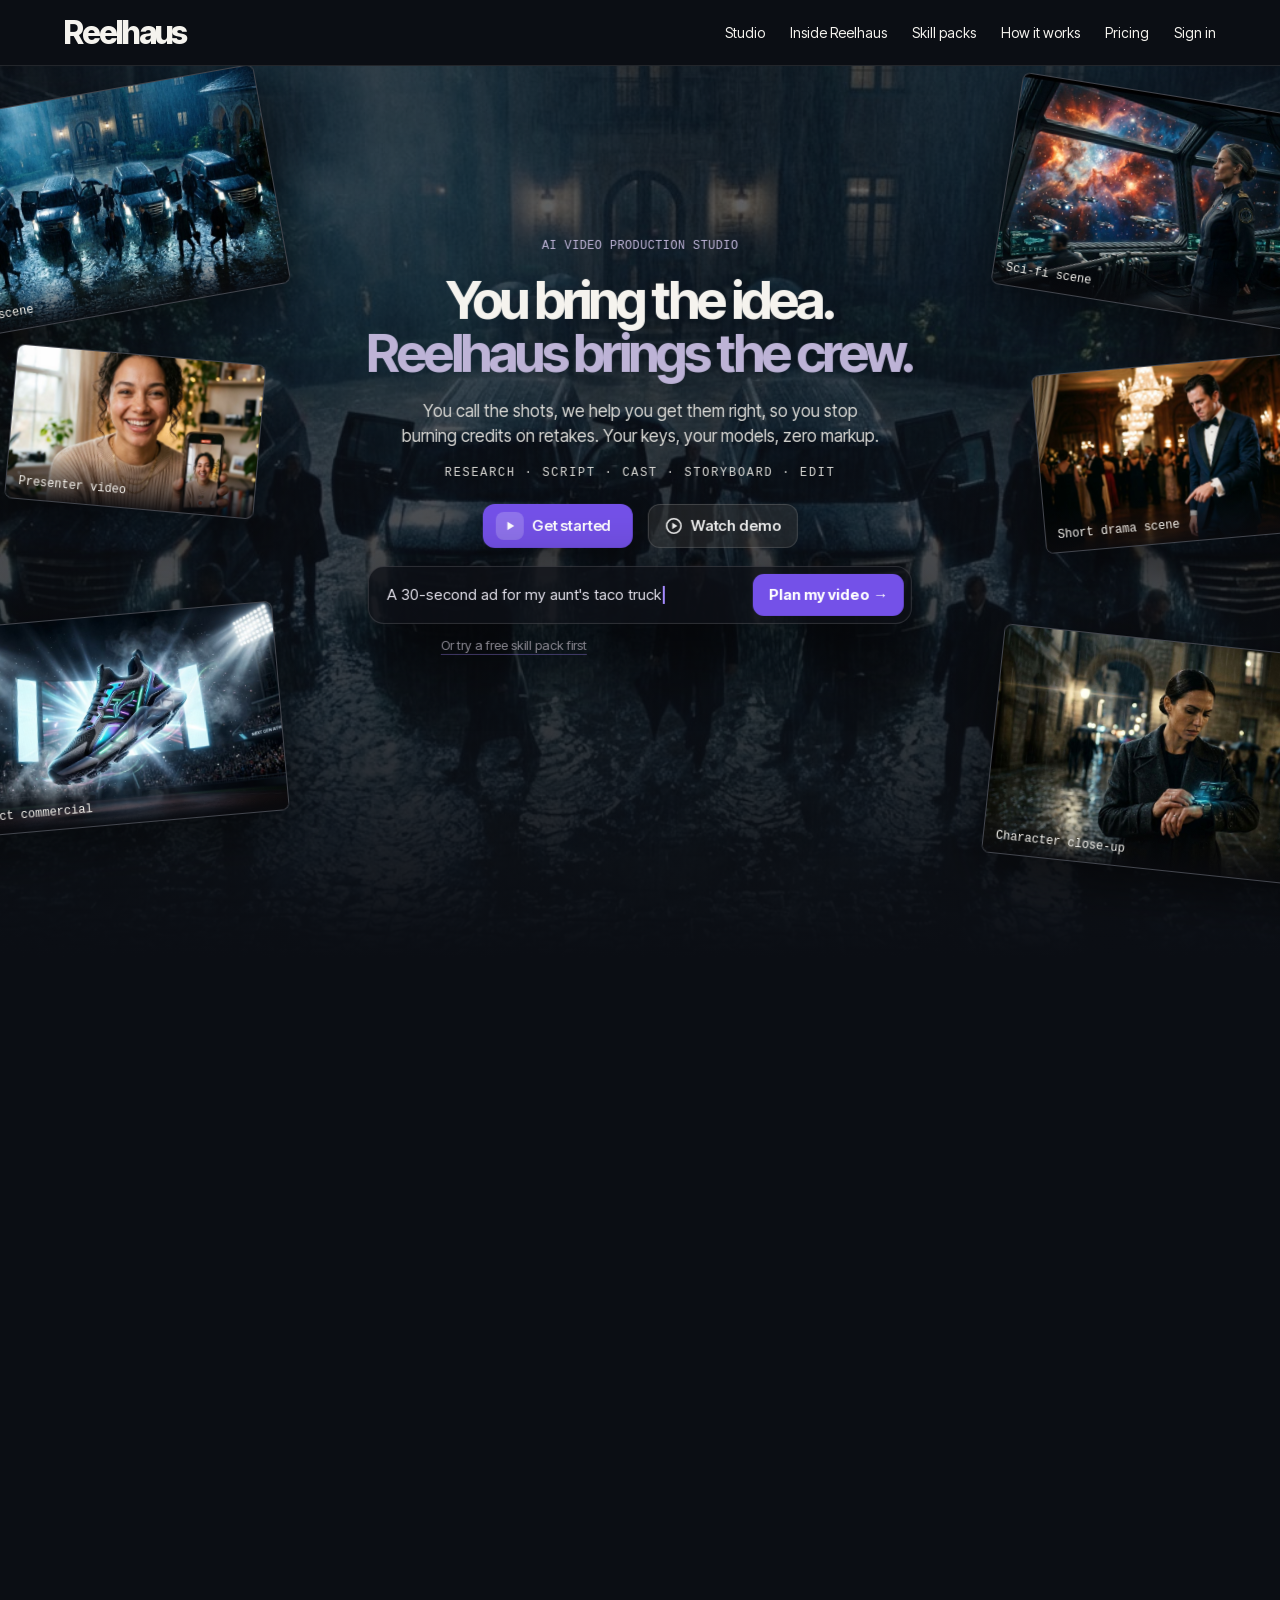
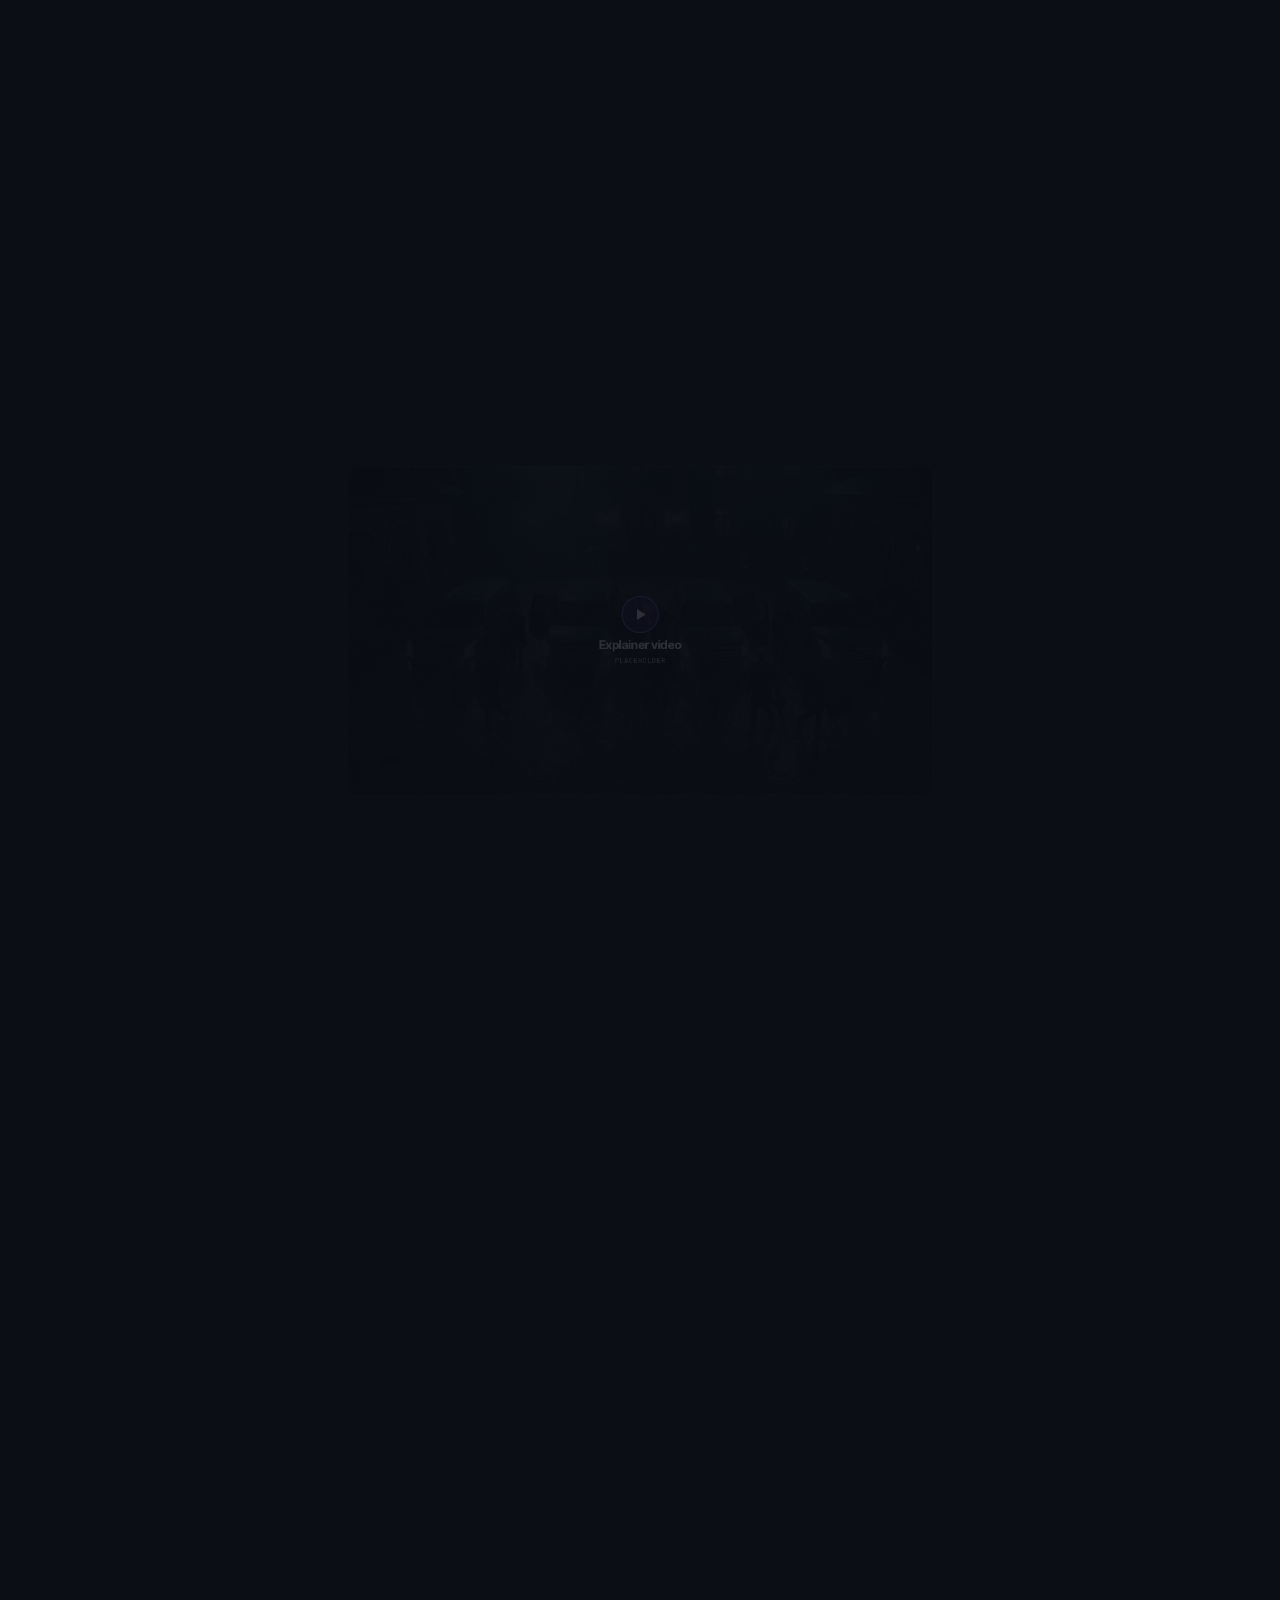
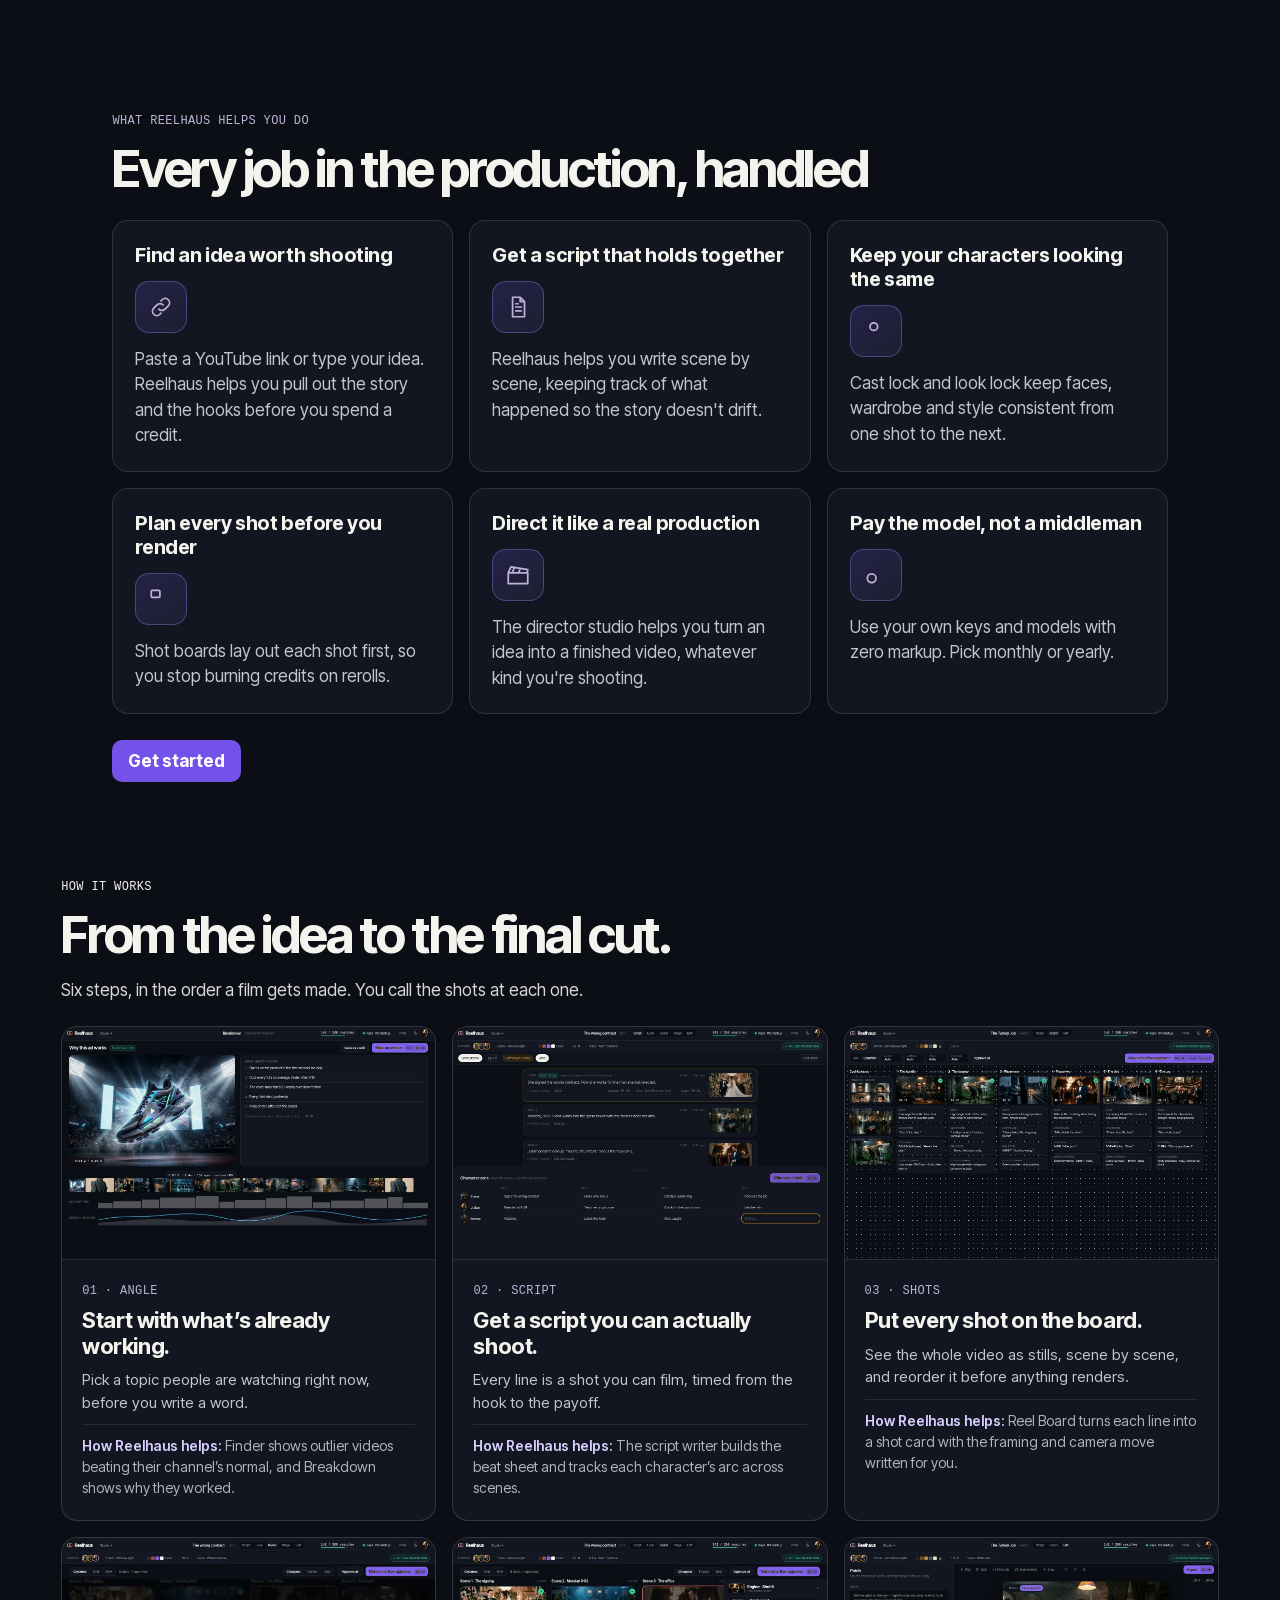
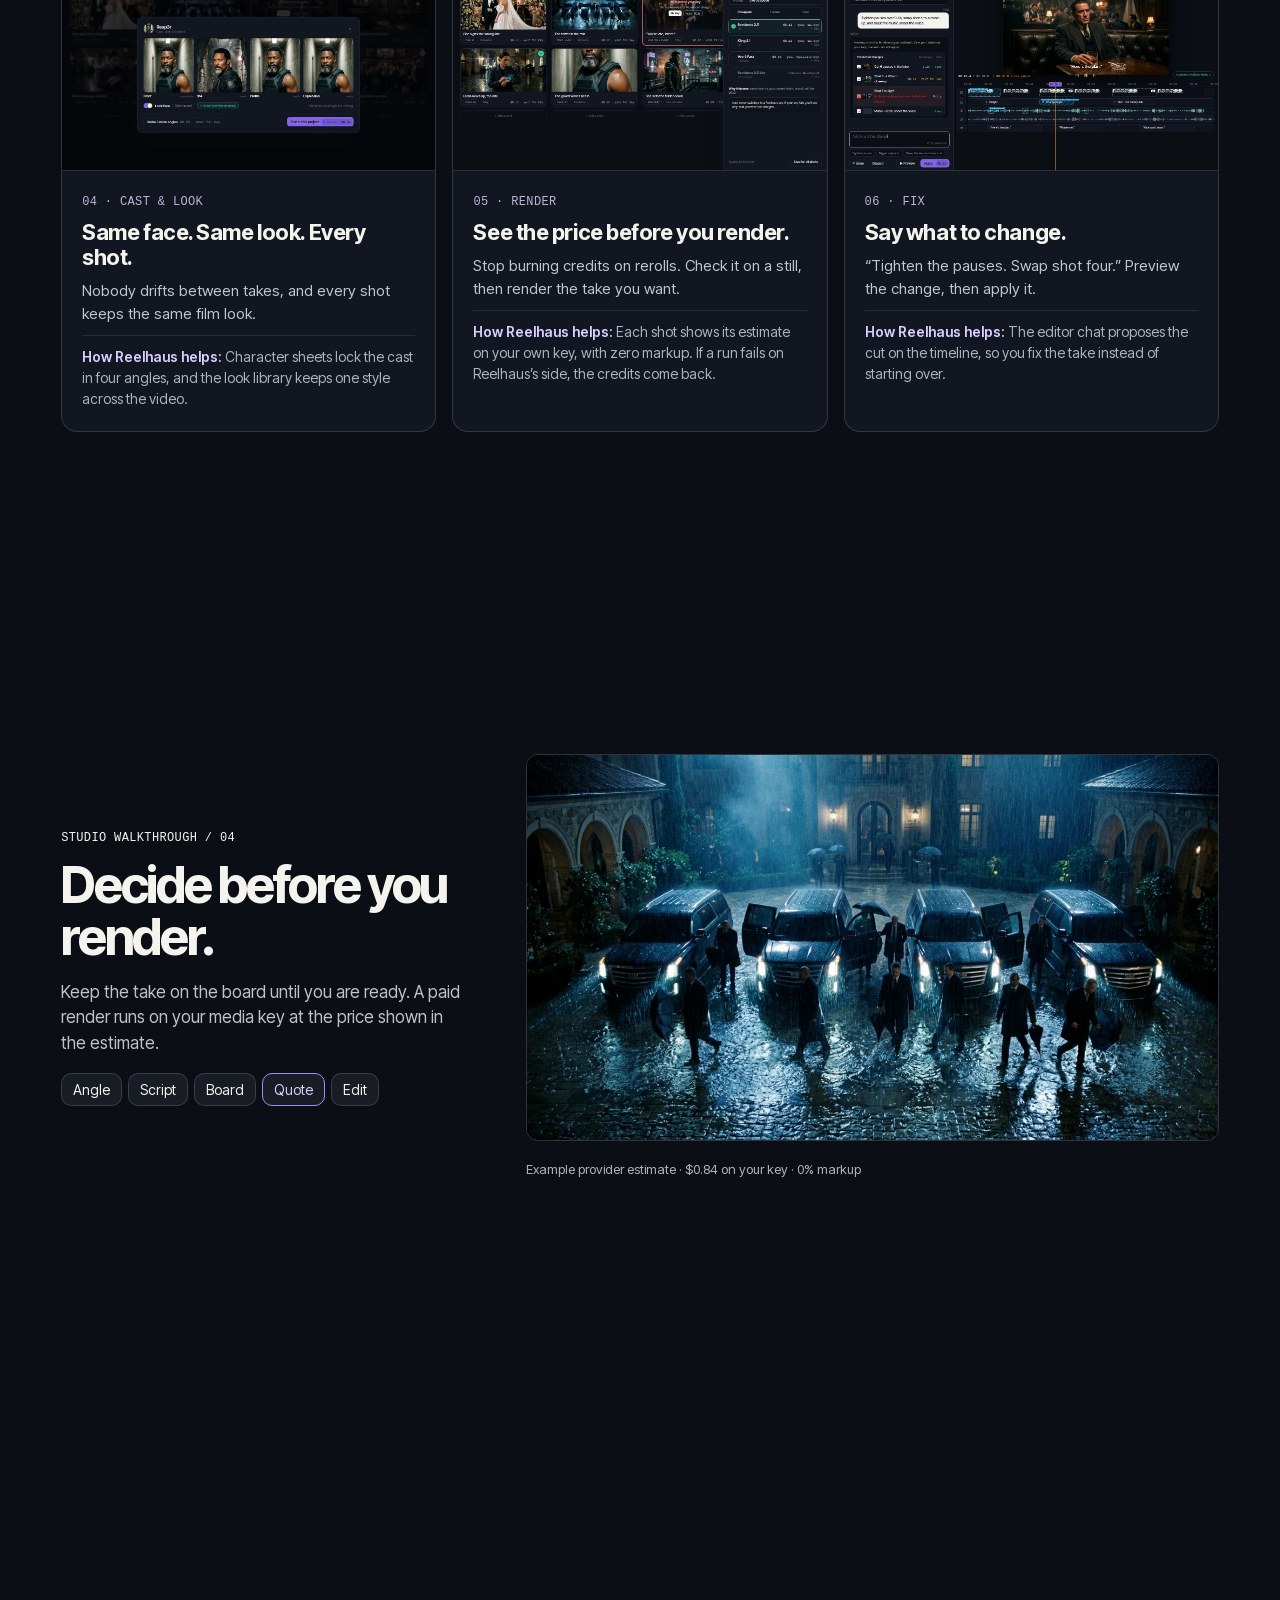
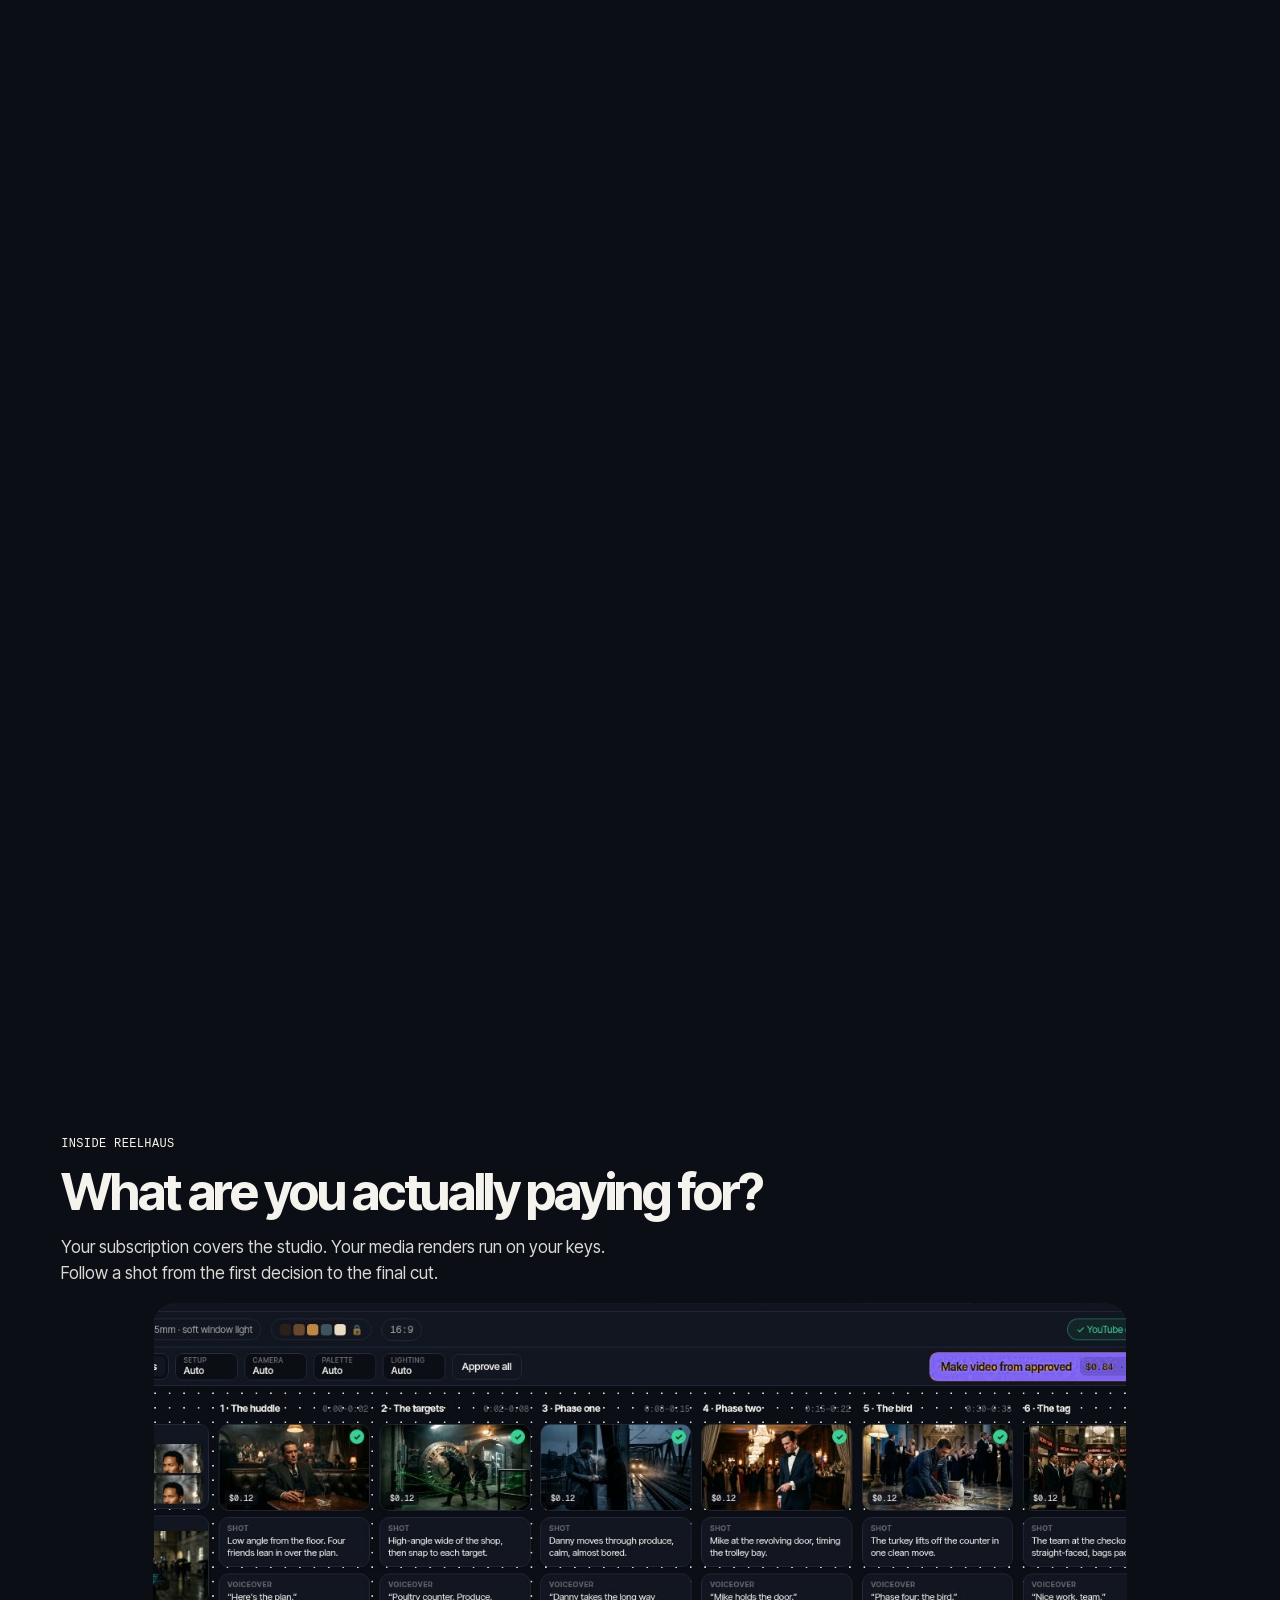
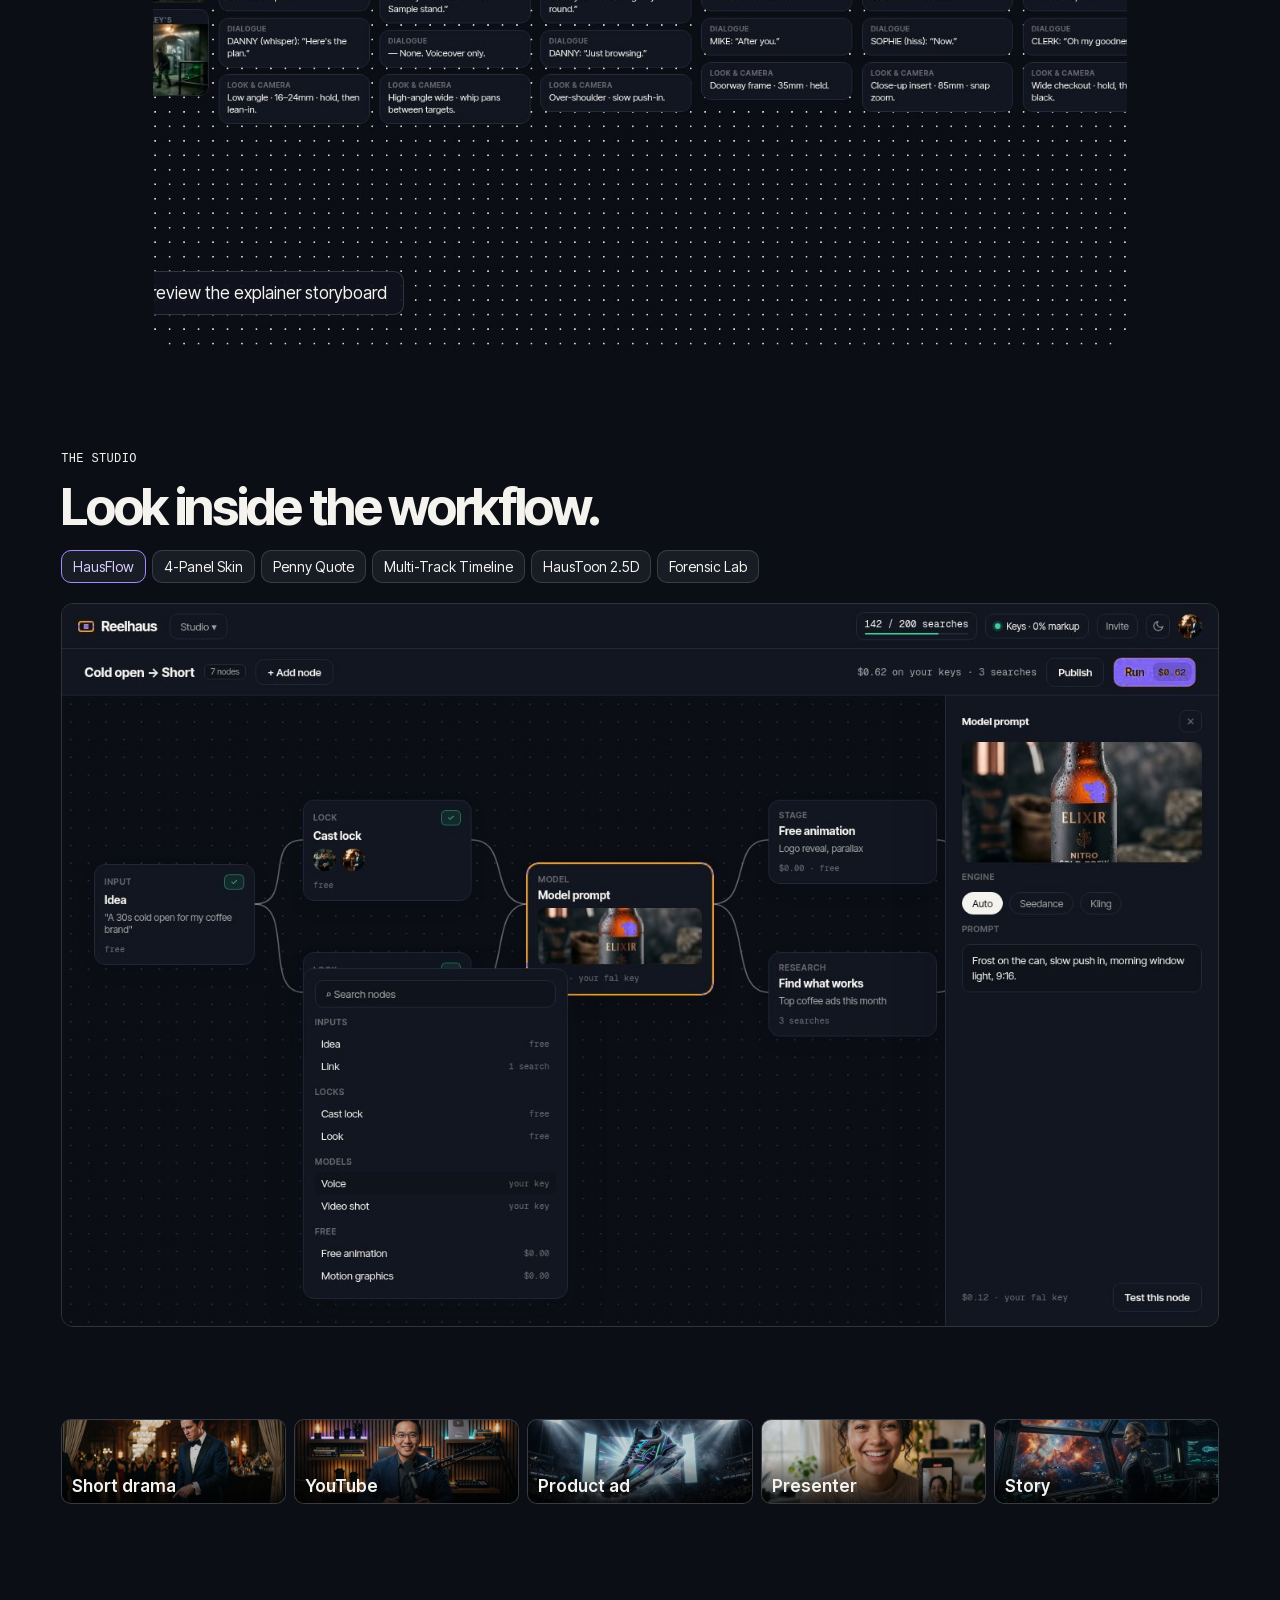
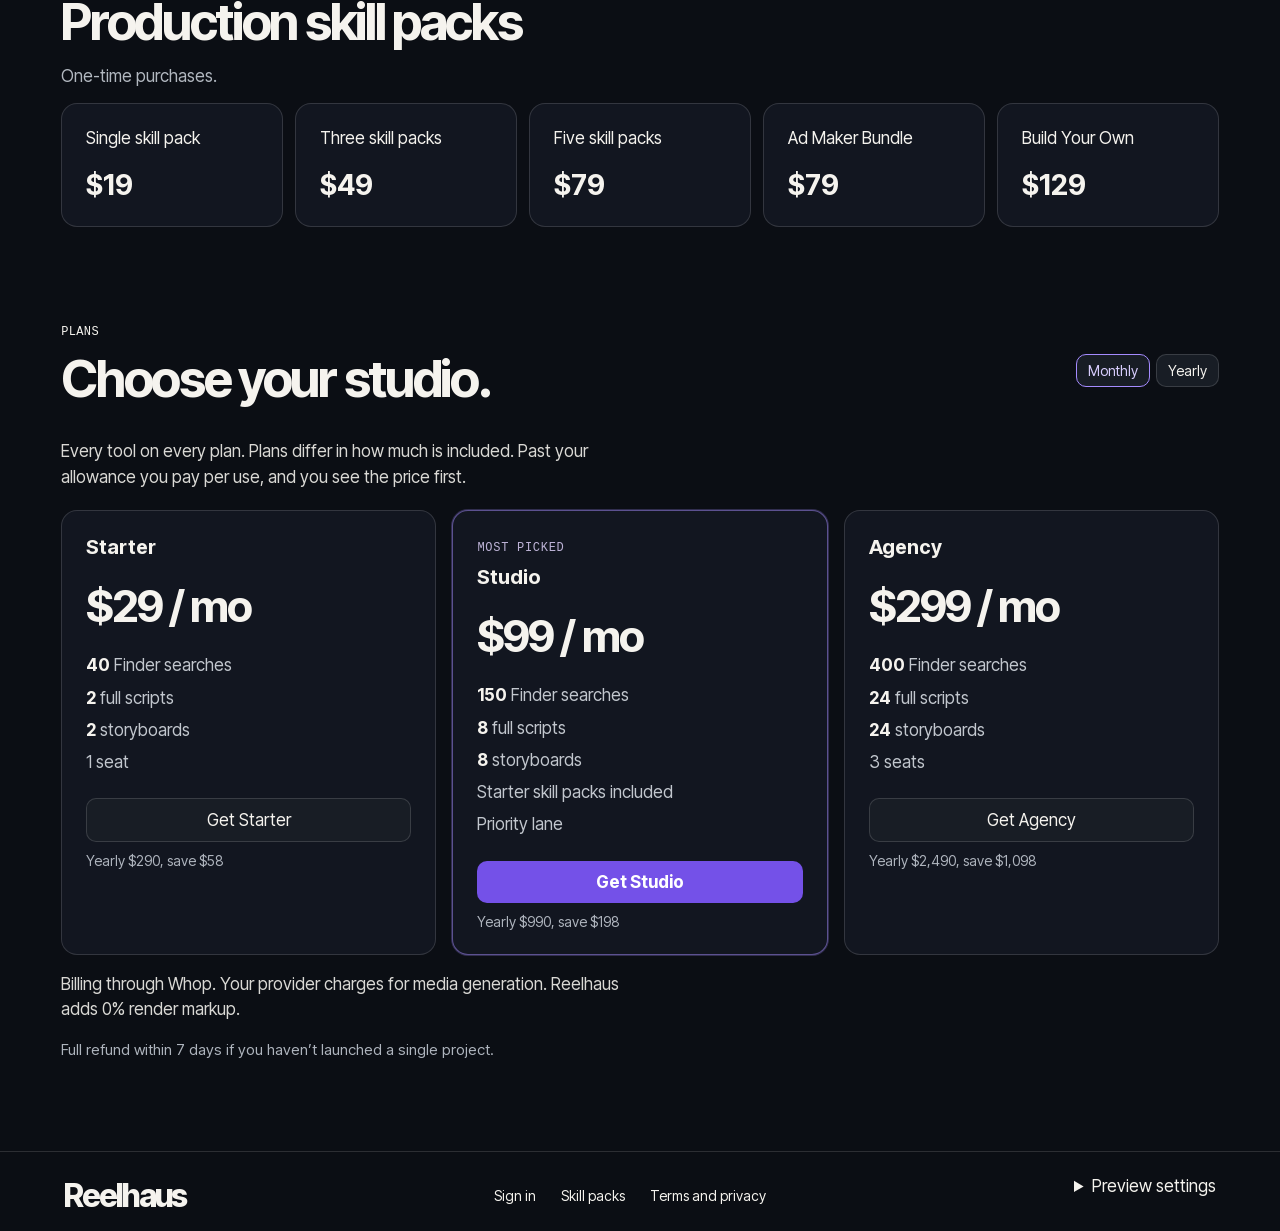
==== commit b81b82c8: "Jobs: headline, icon, explanation per card" ====
--- a/index.html
+++ b/index.html
@@ -1,9 +1,9 @@
 <!doctype html><html lang=en><head><meta charset=utf-8><meta name=viewport content="width=device-width,initial-scale=1"><title>Reelhaus · You bring the idea. Reelhaus brings the crew.</title><meta name=robots content=noindex>
-<link rel=preload href="cg/it-font.woff2" as=font type="font/woff2" crossorigin><link rel=stylesheet href="home.css?v=1126cg11"></head><body>
+<link rel=preload href="cg/it-font.woff2" as=font type="font/woff2" crossorigin><link rel=stylesheet href="home.css?v=1126cg12"></head><body>
 <div class=sale id=banner>Cyber Week Founding Pass <b class=mono id=clock></b></div><nav><a href="#top" class=brand>Reelhaus</a><div class=links><a href="#studio">Studio</a><a href="#explainer">Inside Reelhaus</a><a href="#skills">Skill packs</a><a href="#process">How it works</a><a href="#pricing">Pricing</a><a href="https://reelhaus.ai/front/signin">Sign in</a></div></nav>
 <div class=cineSeq><header id=top class=hero><img id=heroimg alt="Cinematic still from the Reelhaus showcase"><div class=heroCopy><small>AI VIDEO PRODUCTION STUDIO</small><h1 id=head>You bring the idea. <span class=hl2>Reelhaus brings the crew.</span></h1><p>You call the shots, we help you get them right, so you stop burning credits on retakes. Your keys, your models, zero markup.</p><p class=htags>Research · Script · Cast · Storyboard · Edit</p><div class=actions><a class="act act--go" href="#pricing"><span class=act__tile aria-hidden=true><svg viewBox="0 0 16 16"><path fill=currentColor d="M5.2 3.15v9.7L13.1 8 5.2 3.15z"/></svg></span>Get started</a><button class="act act--watch" type=button id=watchDemo><span class=act__play aria-hidden=true><svg viewBox="0 0 16 16"><circle cx=8 cy=8 r=6.4 fill=none stroke=currentColor stroke-width=1.4 /><path fill=currentColor d="M6.6 5.2v5.6L11.2 8z"/></svg></span>Watch demo</button></div><a class=chat href="#pricing" aria-label="Plan my video: see plans"><span class=chat__field><span class=chat__text data-typer>A 30-second ad for my aunt's taco truck</span><span class=chat__caret aria-hidden=true></span></span><span class=chat__go>Plan my video →</span></a><p class=hero__alt><a href="https://reelhaus.ai/front/skills/store">Or try a free skill pack first</a></p></div><div class=arrive><small>DIRECTOR STUDIO</small><h2>AI video production just got easier</h2><p>Reelhaus helps you turn an idea into a finished production no matter what kind of video you're trying to shoot.</p></div><div class=frames></div><p class=framehint>Swipe to see each kind of video →</p><a class="btn boardLink" href="#explainer" hidden>Explore the studio ↓</a></header></div>
 <main class=wrap>
-<section class="section explain" id=explainer><div class=explain-stage><div class=explain-copy><h2>How Reelhaus works</h2></div><div class=explain-frame role=img aria-label="Placeholder for the explainer video"><img src="cg/motor.jpeg" alt="" aria-hidden=true width=1280 height=714><div class=explain-overlay><span class=explain-mark aria-hidden=true></span><span class=explain-label>Explainer video</span><span class=explain-soon>Placeholder</span></div></div></div></section><section class="section wrap jobs" id=jobs><small>WHAT REELHAUS HELPS YOU DO</small><h2>Every job in the production, handled</h2><div class=jobs__grid><article class=job><span class=job__n>01</span><h3>Find an idea worth shooting</h3><p>Paste a YouTube link or type your idea. Reelhaus helps you pull out the story and the hooks before you spend a credit.</p></article><article class=job><span class=job__n>02</span><h3>Get a script that holds together</h3><p>Reelhaus helps you write scene by scene, keeping track of what happened so the story doesn't drift.</p></article><article class=job><span class=job__n>03</span><h3>Keep your characters looking the same</h3><p>Cast lock and look lock keep faces, wardrobe and style consistent from one shot to the next.</p></article><article class=job><span class=job__n>04</span><h3>Plan every shot before you render</h3><p>Shot boards lay out each shot first, so you stop burning credits on rerolls.</p></article><article class=job><span class=job__n>05</span><h3>Direct it like a real production</h3><p>The director studio helps you turn an idea into a finished video, whatever kind you're shooting.</p></article><article class=job><span class=job__n>06</span><h3>Pay the model, not a middleman</h3><p>Use your own keys and models with zero markup. Pick monthly or yearly.</p></article></div><div class=actions><a class="btn cta" href="#pricing">Get started</a></div></section>
+<section class="section explain" id=explainer><div class=explain-stage><div class=explain-copy><h2>How Reelhaus works</h2></div><div class=explain-frame role=img aria-label="Placeholder for the explainer video"><img src="cg/motor.jpeg" alt="" aria-hidden=true width=1280 height=714><div class=explain-overlay><span class=explain-mark aria-hidden=true></span><span class=explain-label>Explainer video</span><span class=explain-soon>Placeholder</span></div></div></div></section><section class="section wrap jobs" id=jobs><small>WHAT REELHAUS HELPS YOU DO</small><h2>Every job in the production, handled</h2><div class=jobs__grid><article class=job><h3>Find an idea worth shooting</h3><div class=job__vis aria-hidden=true><svg viewBox="0 0 24 24"><path fill=none stroke=currentColor stroke-width=1.6 stroke-linecap=round stroke-linejoin=round d="M10 14a4 4 0 0 0 5.7 0l3-3a4 4 0 0 0-5.7-5.7l-1 1M14 10a4 4 0 0 0-5.7 0l-3 3a4 4 0 0 0 5.7 5.7l1-1"/></svg></div><p>Paste a YouTube link or type your idea. Reelhaus helps you pull out the story and the hooks before you spend a credit.</p></article><article class=job><h3>Get a script that holds together</h3><div class=job__vis aria-hidden=true><svg viewBox="0 0 24 24"><path fill=none stroke=currentColor stroke-width=1.6 stroke-linecap=round stroke-linejoin=round d="M7 3h7l4 4v14H7zM14 3v4h4M10 12h5M10 15.5h5M10 9h2"/></svg></div><p>Reelhaus helps you write scene by scene, keeping track of what happened so the story doesn't drift.</p></article><article class=job><h3>Keep your characters looking the same</h3><div class=job__vis aria-hidden=true><svg viewBox="0 0 24 24"><circle cx=10 cy=8 r=3.5 fill=none stroke=currentColor stroke-width=1.6 stroke-linecap=round stroke-linejoin=round/><path fill=none stroke=currentColor stroke-width=1.6 stroke-linecap=round stroke-linejoin=round d="M3.5 20a6.5 6.5 0 0 1 11-4.7"/><rect x=15 y=15 width=6.5 height=5.5 rx=1 fill=none stroke=currentColor stroke-width=1.6 stroke-linecap=round stroke-linejoin=round/><path fill=none stroke=currentColor stroke-width=1.6 stroke-linecap=round stroke-linejoin=round d="M16.5 15v-1.5a1.75 1.75 0 0 1 3.5 0V15"/></svg></div><p>Cast lock and look lock keep faces, wardrobe and style consistent from one shot to the next.</p></article><article class=job><h3>Plan every shot before you render</h3><div class=job__vis aria-hidden=true><svg viewBox="0 0 24 24"><rect x=3 y=4 width=8 height=6.5 rx=1 fill=none stroke=currentColor stroke-width=1.6 stroke-linecap=round stroke-linejoin=round/><rect x=13 y=4 width=8 height=6.5 rx=1 fill=none stroke=currentColor stroke-width=1.6 stroke-linecap=round stroke-linejoin=round/><rect x=3 y=13.5 width=8 height=6.5 rx=1 fill=none stroke=currentColor stroke-width=1.6 stroke-linecap=round stroke-linejoin=round/><rect x=13 y=13.5 width=8 height=6.5 rx=1 fill=none stroke=currentColor stroke-width=1.6 stroke-linecap=round stroke-linejoin=round/></svg></div><p>Shot boards lay out each shot first, so you stop burning credits on rerolls.</p></article><article class=job><h3>Direct it like a real production</h3><div class=job__vis aria-hidden=true><svg viewBox="0 0 24 24"><path fill=none stroke=currentColor stroke-width=1.6 stroke-linecap=round stroke-linejoin=round d="M3 10h18v10H3zM3 10l2.5-5.5 15.5 2.6L20.6 10M8.5 5.3l-1.6 4.4M14 6.2l-1.4 3.6"/></svg></div><p>The director studio helps you turn an idea into a finished video, whatever kind you're shooting.</p></article><article class=job><h3>Pay the model, not a middleman</h3><div class=job__vis aria-hidden=true><svg viewBox="0 0 24 24"><circle cx=8 cy=15 r=4 fill=none stroke=currentColor stroke-width=1.6 stroke-linecap=round stroke-linejoin=round/><path fill=none stroke=currentColor stroke-width=1.6 stroke-linecap=round stroke-linejoin=round d="M11 12l9-9M17 6l2.5 2.5M14.5 8.5l2 2"/></svg></div><p>Use your own keys and models with zero markup. Pick monthly or yearly.</p></article></div><div class=actions><a class="btn cta" href="#pricing">Get started</a></div></section>
 <section class=section id=process><small>HOW IT WORKS</small><h2>From the idea to the final cut.</h2><p class=sub>Six steps, in the order a film gets made. You call the shots at each one.</p><div class=steps><article class=stepcard><img src="cg/lab.jpeg" alt="Angle step in the Reelhaus studio" loading=lazy width=1440 height=900><div><small>01 · ANGLE</small><h3>Start with what’s already working.</h3><p>Pick a topic people are watching right now, before you write a word.</p><p class=helps><b>How Reelhaus helps:</b> Finder shows outlier videos beating their channel’s normal, and Breakdown shows why they worked.</p></div></article><article class=stepcard><img src="cg/script.jpeg" alt="Script step in the Reelhaus studio" loading=lazy width=1440 height=900><div><small>02 · SCRIPT</small><h3>Get a script you can actually shoot.</h3><p>Every line is a shot you can film, timed from the hook to the payoff.</p><p class=helps><b>How Reelhaus helps:</b> The script writer builds the beat sheet and tracks each character’s arc across scenes.</p></div></article><article class=stepcard><img src="cg/board.jpeg" alt="Shots step in the Reelhaus studio" loading=lazy width=1440 height=900><div><small>03 · SHOTS</small><h3>Put every shot on the board.</h3><p>See the whole video as stills, scene by scene, and reorder it before anything renders.</p><p class=helps><b>How Reelhaus helps:</b> Reel Board turns each line into a shot card with the framing and camera move written for you.</p></div></article><article class=stepcard><img src="cg/cast.jpeg" alt="Cast & look step in the Reelhaus studio" loading=lazy width=1440 height=900><div><small>04 · CAST & LOOK</small><h3>Same face. Same look. Every shot.</h3><p>Nobody drifts between takes, and every shot keeps the same film look.</p><p class=helps><b>How Reelhaus helps:</b> Character sheets lock the cast in four angles, and the look library keeps one style across the video.</p></div></article><article class=stepcard><img src="cg/quote.jpeg" alt="Render step in the Reelhaus studio" loading=lazy width=1440 height=900><div><small>05 · RENDER</small><h3>See the price before you render.</h3><p>Stop burning credits on rerolls. Check it on a still, then render the take you want.</p><p class=helps><b>How Reelhaus helps:</b> Each shot shows its estimate on your own key, with zero markup. If a run fails on Reelhaus’s side, the credits come back.</p></div></article><article class=stepcard><img src="cg/edit.jpeg" alt="Fix step in the Reelhaus studio" loading=lazy width=1440 height=900><div><small>06 · FIX</small><h3>Say what to change.</h3><p>“Tighten the pauses. Swap shot four.” Preview the change, then apply it.</p><p class=helps><b>How Reelhaus helps:</b> The editor chat proposes the cut on the timeline, so you fix the take instead of starting over.</p></div></article></div><p class=stephint>Swipe for all six steps →</p></section><!-- The Wrong Contract walkthrough, moved below the six-step section (Nov 26). -->
 <section id=studio class="section story"><div class=stage><div><small id=step></small><h2 id=storytitle></h2><p id=storycopy></p><div id=chapters class=tabs></div></div><figure><img id=storyimg class=screen alt=""><div id=trybar class=tabs style="margin-top:10px"></div><figcaption id=caption></figcaption></figure></div></section>
 <section class=section id=paying><small>INSIDE REELHAUS</small><h2>What are you actually paying for?</h2><p class=sub>Your subscription covers the studio. Your media renders run on your keys. Follow a shot from the first decision to the final cut.</p><div class=speaker><img id=poster alt="The Reelhaus board with every shot planned"><button id=explain>▶ Preview the explainer storyboard</button></div></section>
@@ -13,4 +13,4 @@
 <section class=section id=pricing><div class=toolbar><div><small>PLANS</small><h2>Choose your studio.</h2></div><div class=tabs><button id=monthly>Monthly</button><button id=yearly>Yearly</button></div></div><p class=sub>Every tool on every plan. Plans differ in how much is included. Past your allowance you pay per use, and you see the price first.</p><div class=plans><article class="panel"><h3>Starter</h3><strong class=price data-mo="$29 / mo" data-yr="$290 / yr">$29 / mo</strong><ul><li><b>40</b> Finder searches</li><li><b>2</b> full scripts</li><li><b>2</b> storyboards</li><li>1 seat</li></ul><a class="btn" data-mo="https://whop.com/checkout/plan_vIGeO5fbLDedA" data-yr="https://whop.com/checkout/plan_IWw9tBwpGFD9Z" href="https://whop.com/checkout/plan_vIGeO5fbLDedA">Get Starter</a><span class=yr>Yearly $290, save $58</span></article><article class="panel pick"><span class=tag>Most picked</span><h3>Studio</h3><strong class=price data-mo="$99 / mo" data-yr="$990 / yr">$99 / mo</strong><ul><li><b>150</b> Finder searches</li><li><b>8</b> full scripts</li><li><b>8</b> storyboards</li><li>Starter skill packs included</li><li>Priority lane</li></ul><a class="btn cta" data-mo="https://whop.com/checkout/plan_9DZ0OADZL1bAc" data-yr="https://whop.com/checkout/plan_Pr12zNX5p3GUt" href="https://whop.com/checkout/plan_9DZ0OADZL1bAc">Get Studio</a><span class=yr>Yearly $990, save $198</span></article><article class="panel"><h3>Agency</h3><strong class=price data-mo="$299 / mo" data-yr="$2,490 / yr">$299 / mo</strong><ul><li><b>400</b> Finder searches</li><li><b>24</b> full scripts</li><li><b>24</b> storyboards</li><li>3 seats</li></ul><a class="btn" data-mo="https://whop.com/checkout/plan_gIcehut7rWfQ9" data-yr="https://whop.com/checkout/plan_ZNGIC8xR3PT9p" href="https://whop.com/checkout/plan_gIcehut7rWfQ9">Get Agency</a><span class=yr>Yearly $2,490, save $1,098</span></article></div><p class=sub>Billing through Whop. Your provider charges for media generation. Reelhaus adds 0% render markup.</p><p class=refund>Full refund within 7 days if you haven’t launched a single project.</p></section></main>
 <footer><b class=brand>Reelhaus</b><div class=links><a href="https://reelhaus.ai/front/signin">Sign in</a><a href="https://reelhaus.ai/front/skills/store">Skill packs</a><a href="https://reelhaus.ai/front/legal">Terms and privacy</a></div><details id=settings><summary>Preview settings</summary><label>Campaign <select id=campaign><option>Cyber Week</option><option>Evergreen</option></select></label><small>Storyboard previews use stills.</small></details></footer>
 <dialog id=modal><div class=toolbar><small id=kind></small><button id=closebtn>Close ×</button></div><h3 id=mt></h3><img id=mi alt=""><p id=mc></p><div class=actions><button id=prev>Previous</button><button id=next>Next</button></div></dialog>
-<dialog id=demo class=demobox><div class=toolbar><small>REELHAUS DEMO</small><button id=democlose>Close ×</button></div><video id=demoVideo controls playsinline preload=none></video></dialog><script src="home.js?v=1126cg11"></script></body></html>
+<dialog id=demo class=demobox><div class=toolbar><small>REELHAUS DEMO</small><button id=democlose>Close ×</button></div><video id=demoVideo controls playsinline preload=none></video></dialog><script src="home.js?v=1126cg12"></script></body></html>
--- a/home.css
+++ b/home.css
@@ -97,3 +97,4 @@
 /* Jobs to be done (Nov 26) */
 .jobs small{color:#BDB3D6}.jobs__grid{display:grid;grid-template-columns:repeat(3,1fr);gap:16px;margin:26px 0}.job{border:1px solid #ffffff1f;background:#121620;border-radius:16px;padding:22px}.job:hover{border-color:#A58BFF80}.job__n{font:12px ui-monospace,monospace;color:#A58BFF}.job h3{margin:10px 0 8px;font-size:20px;letter-spacing:-.02em}.job p{margin:0;color:#c2c7ce;line-height:1.5}
 @media(max-width:900px){.jobs__grid{grid-template-columns:1fr 1fr}}@media(max-width:600px){.jobs__grid{grid-template-columns:1fr}}
+.job h3{margin:0 0 14px}.job__vis{width:52px;height:52px;border-radius:14px;display:grid;place-items:center;background:linear-gradient(140deg,#7451E833,#A58BFF14);border:1px solid #A58BFF55;color:#BDB3D6;margin-bottom:14px}.job__vis svg{width:26px;height:26px}
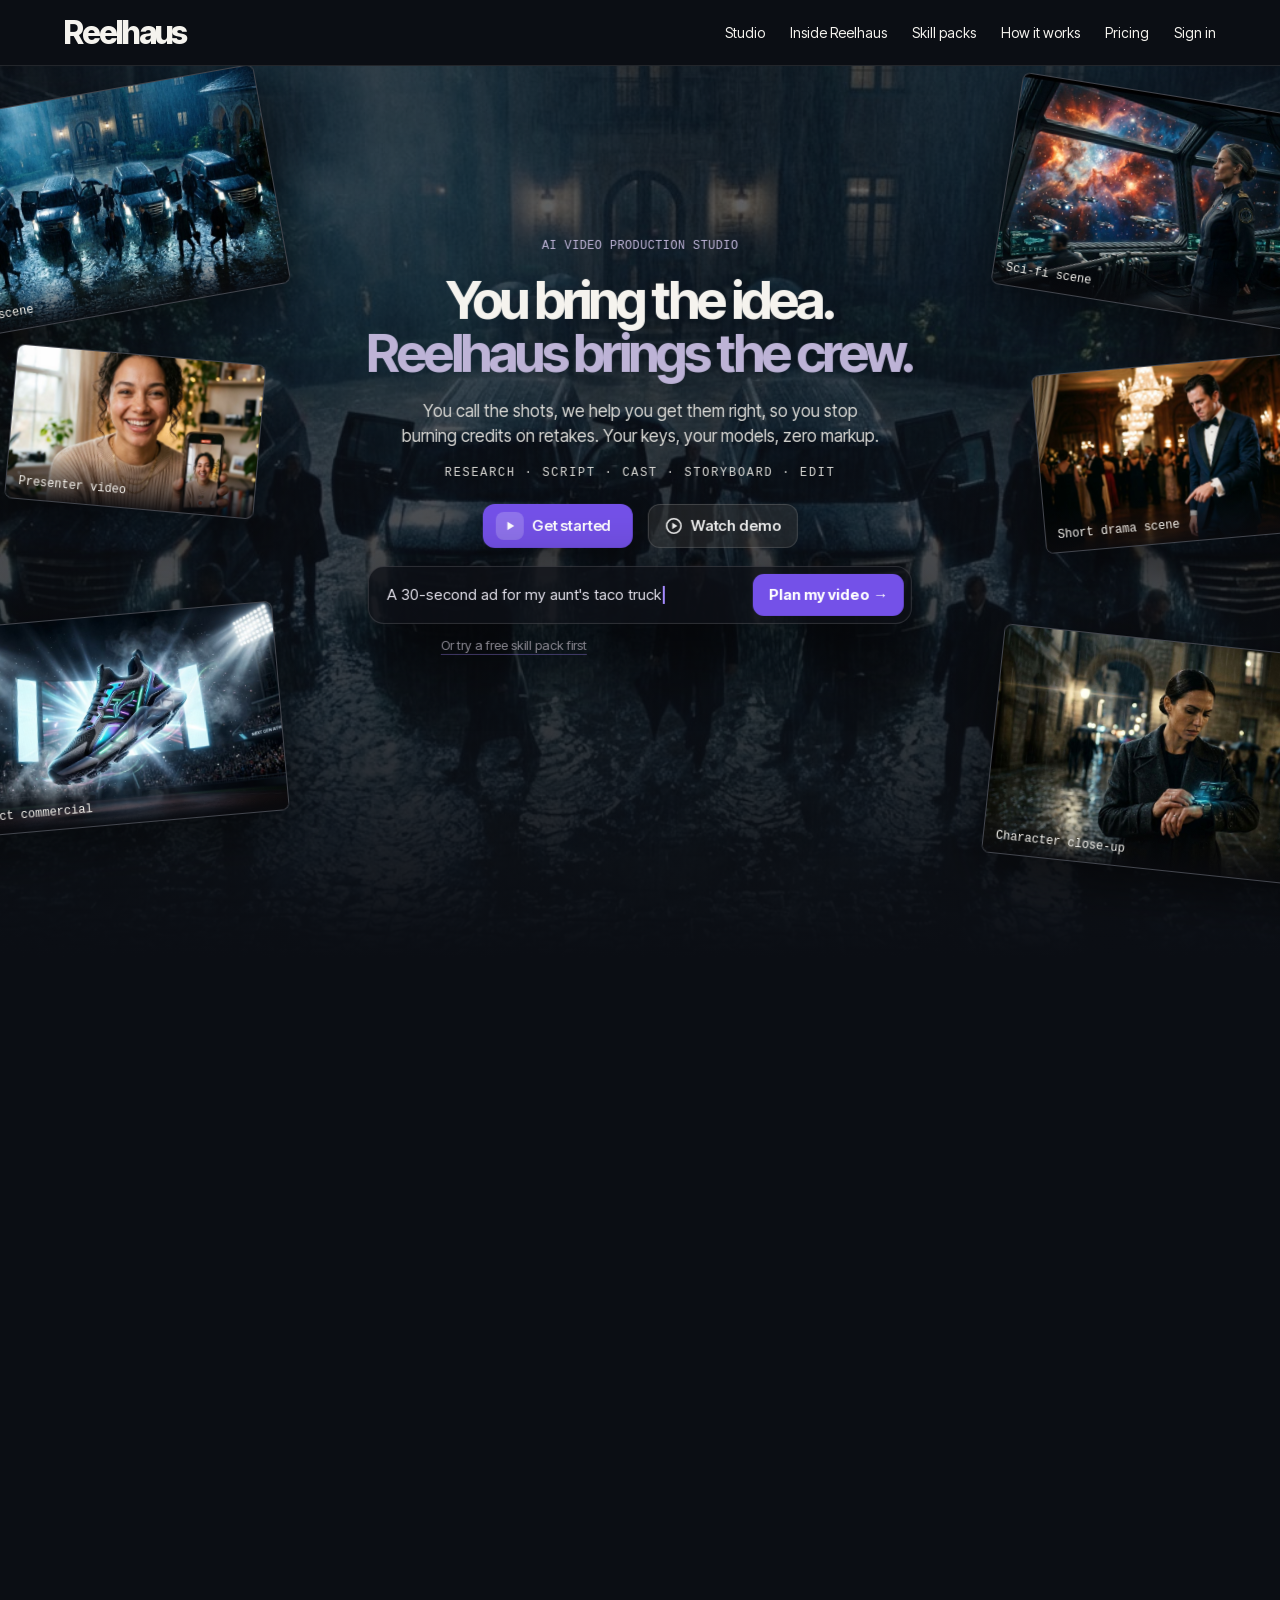
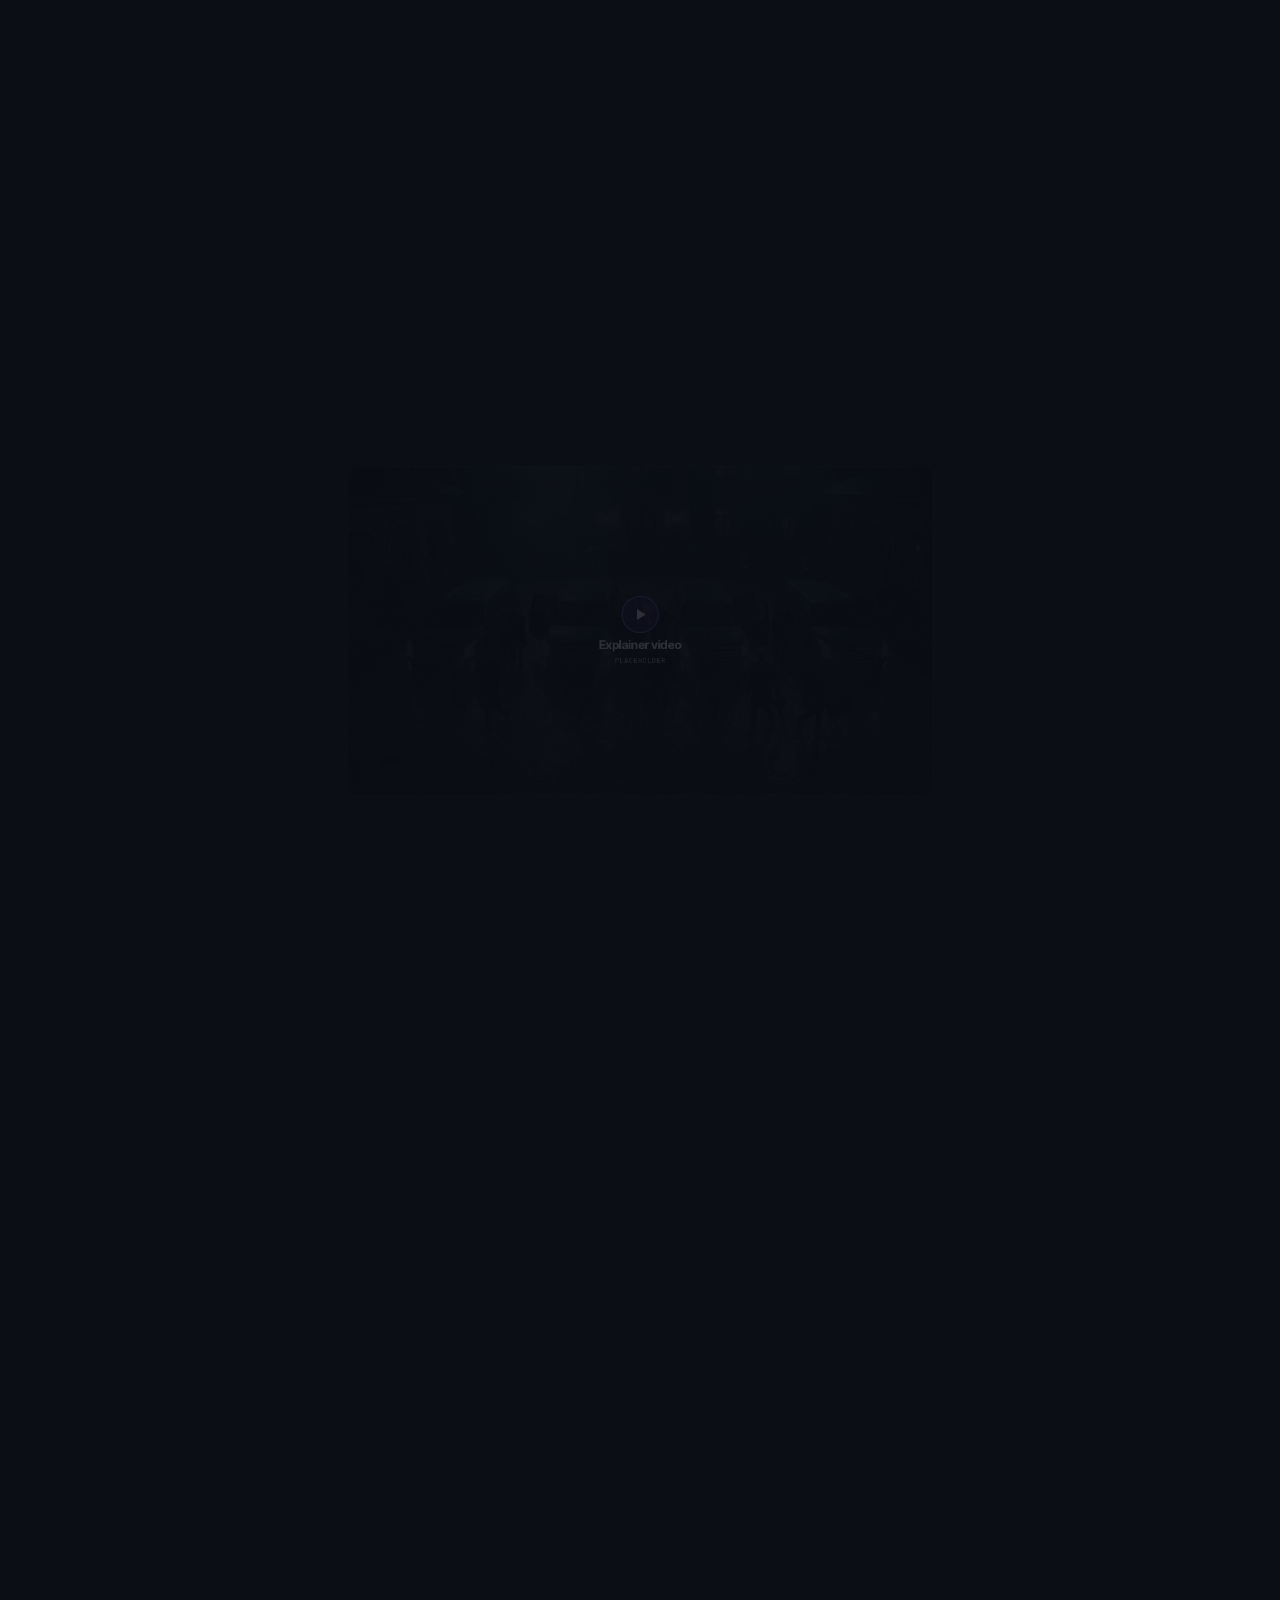
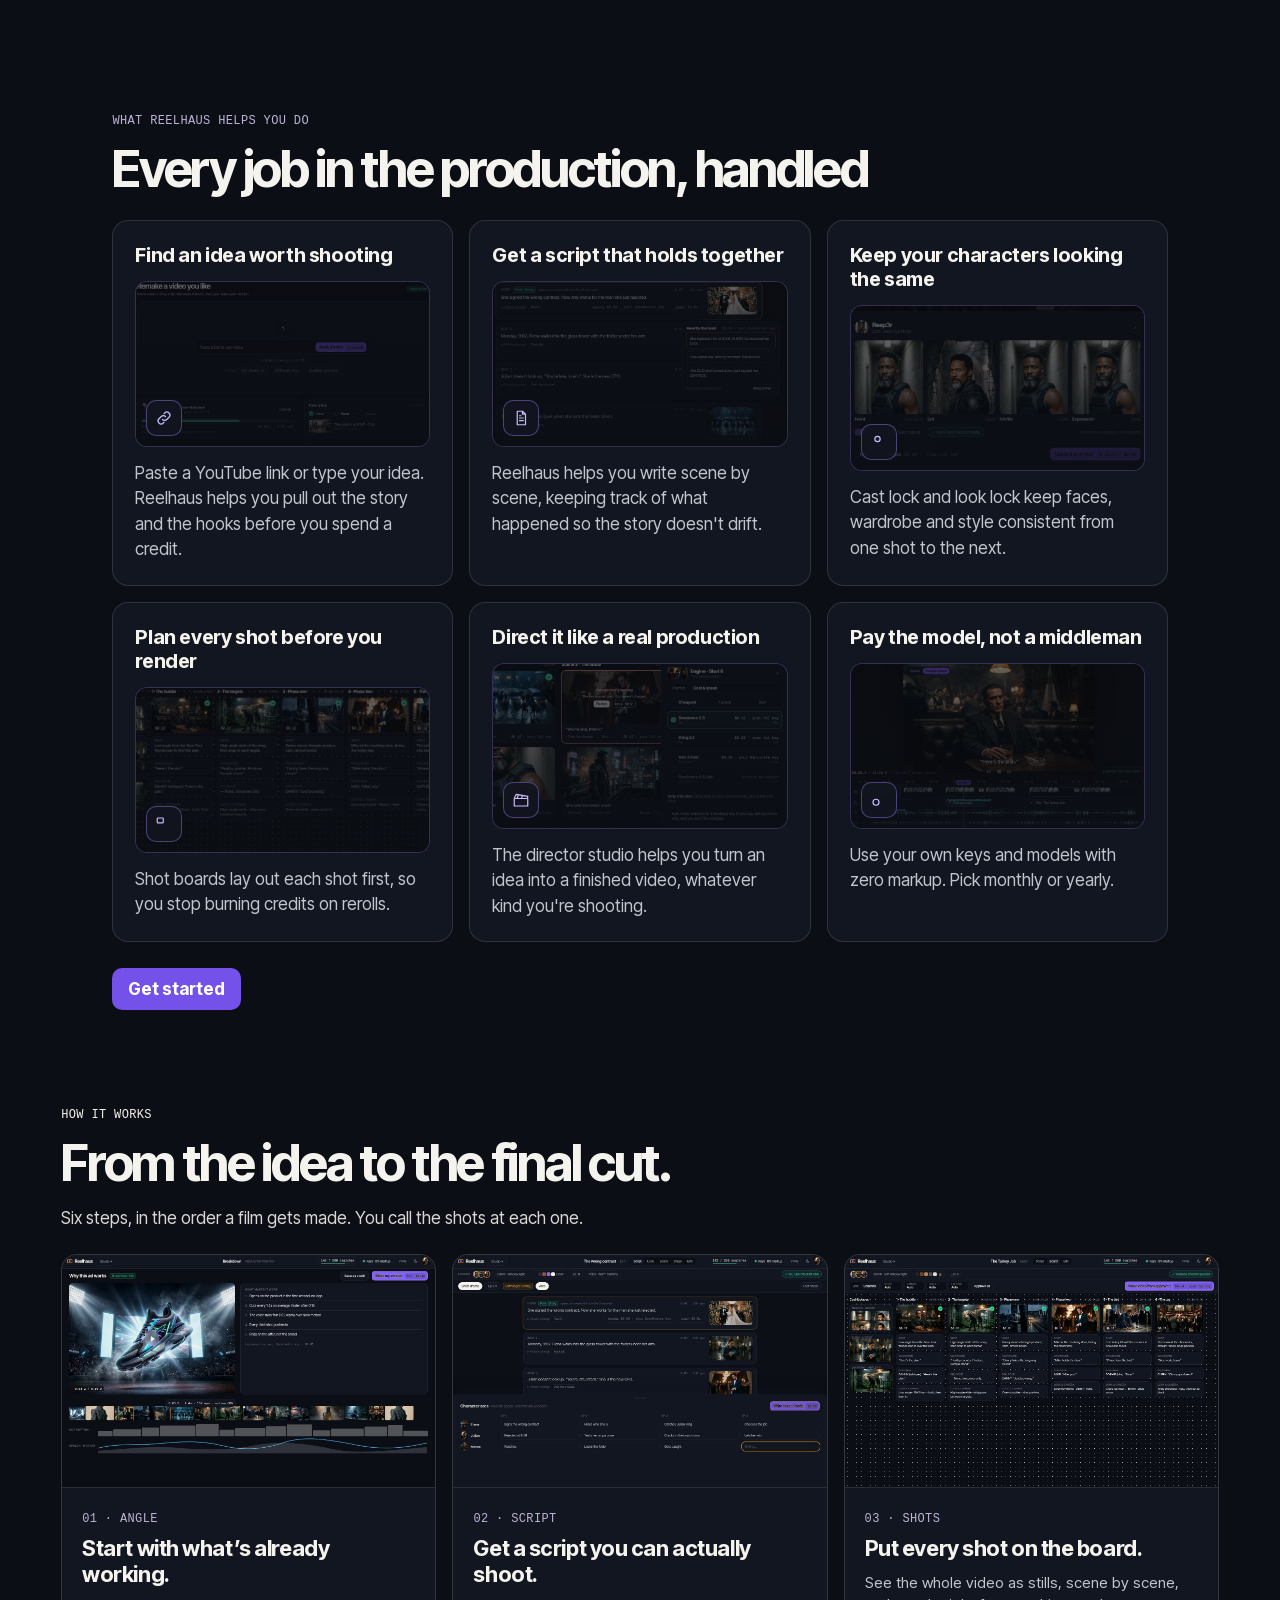
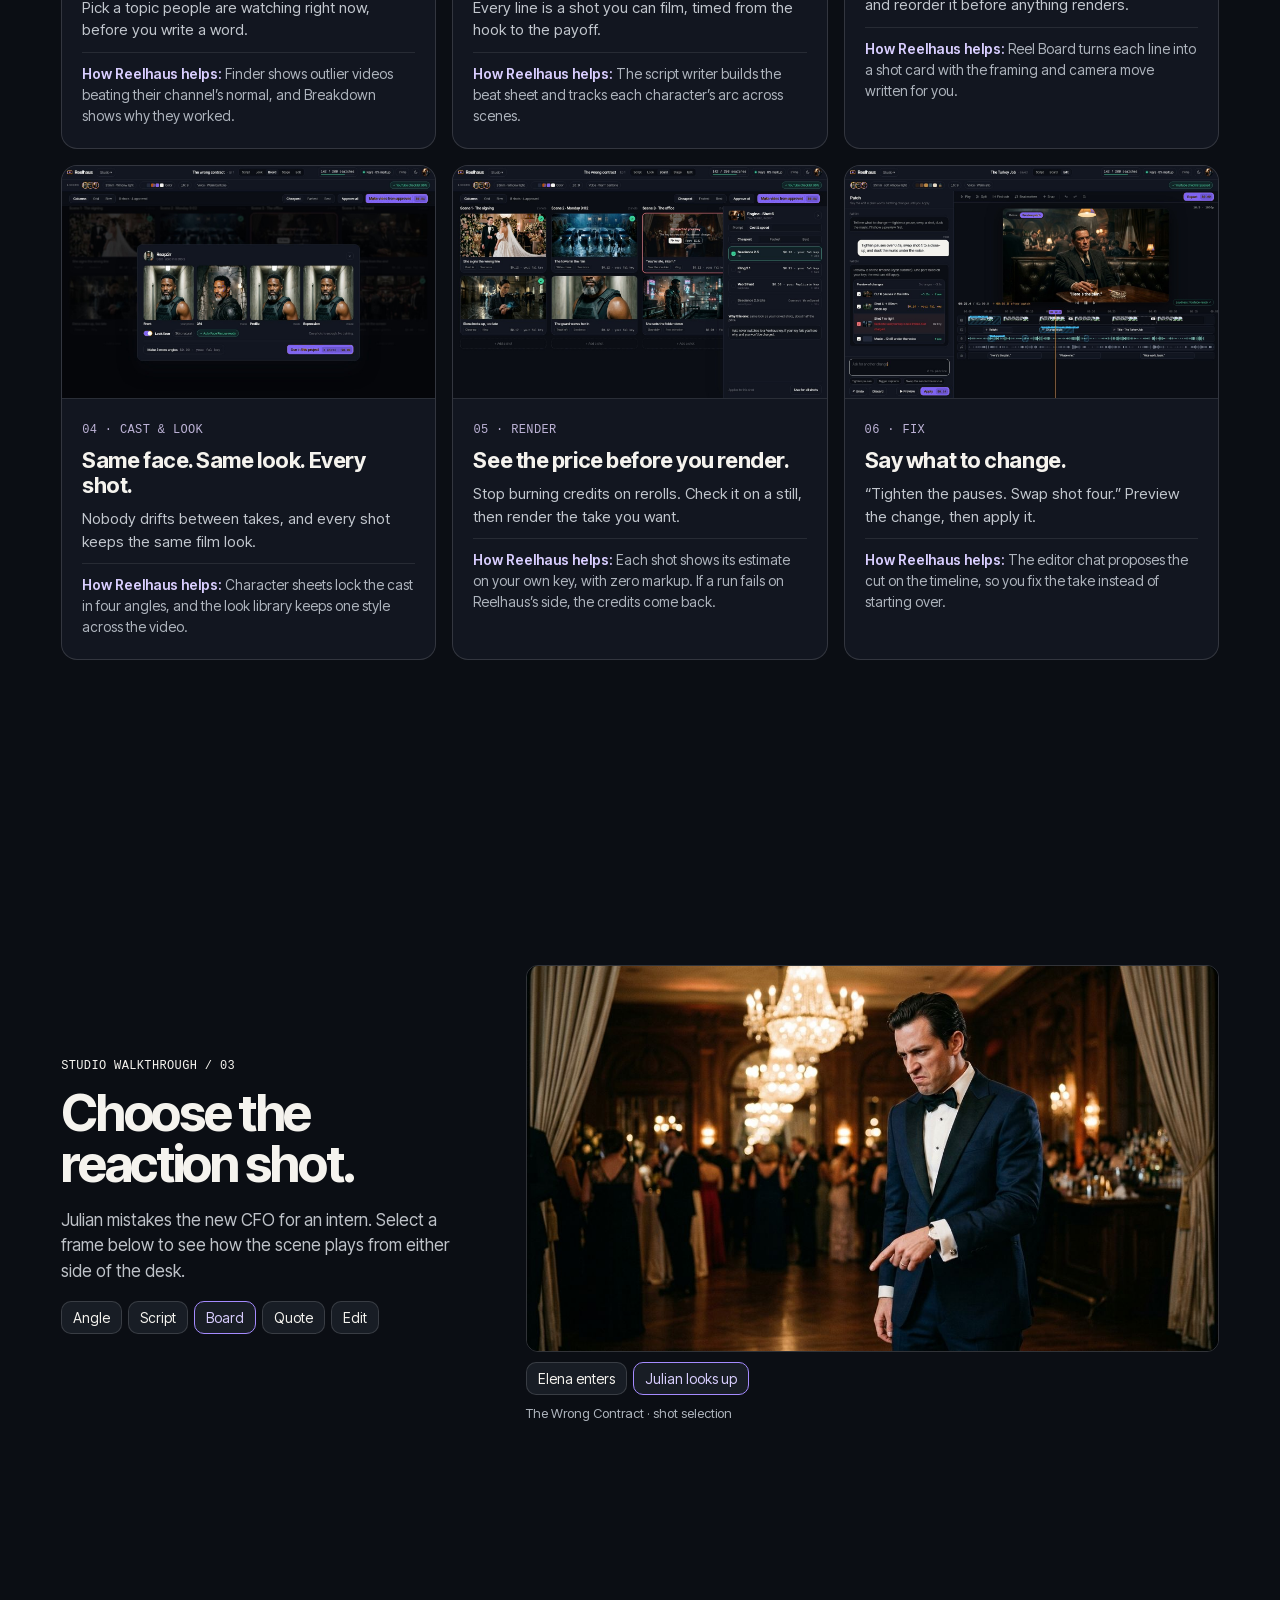
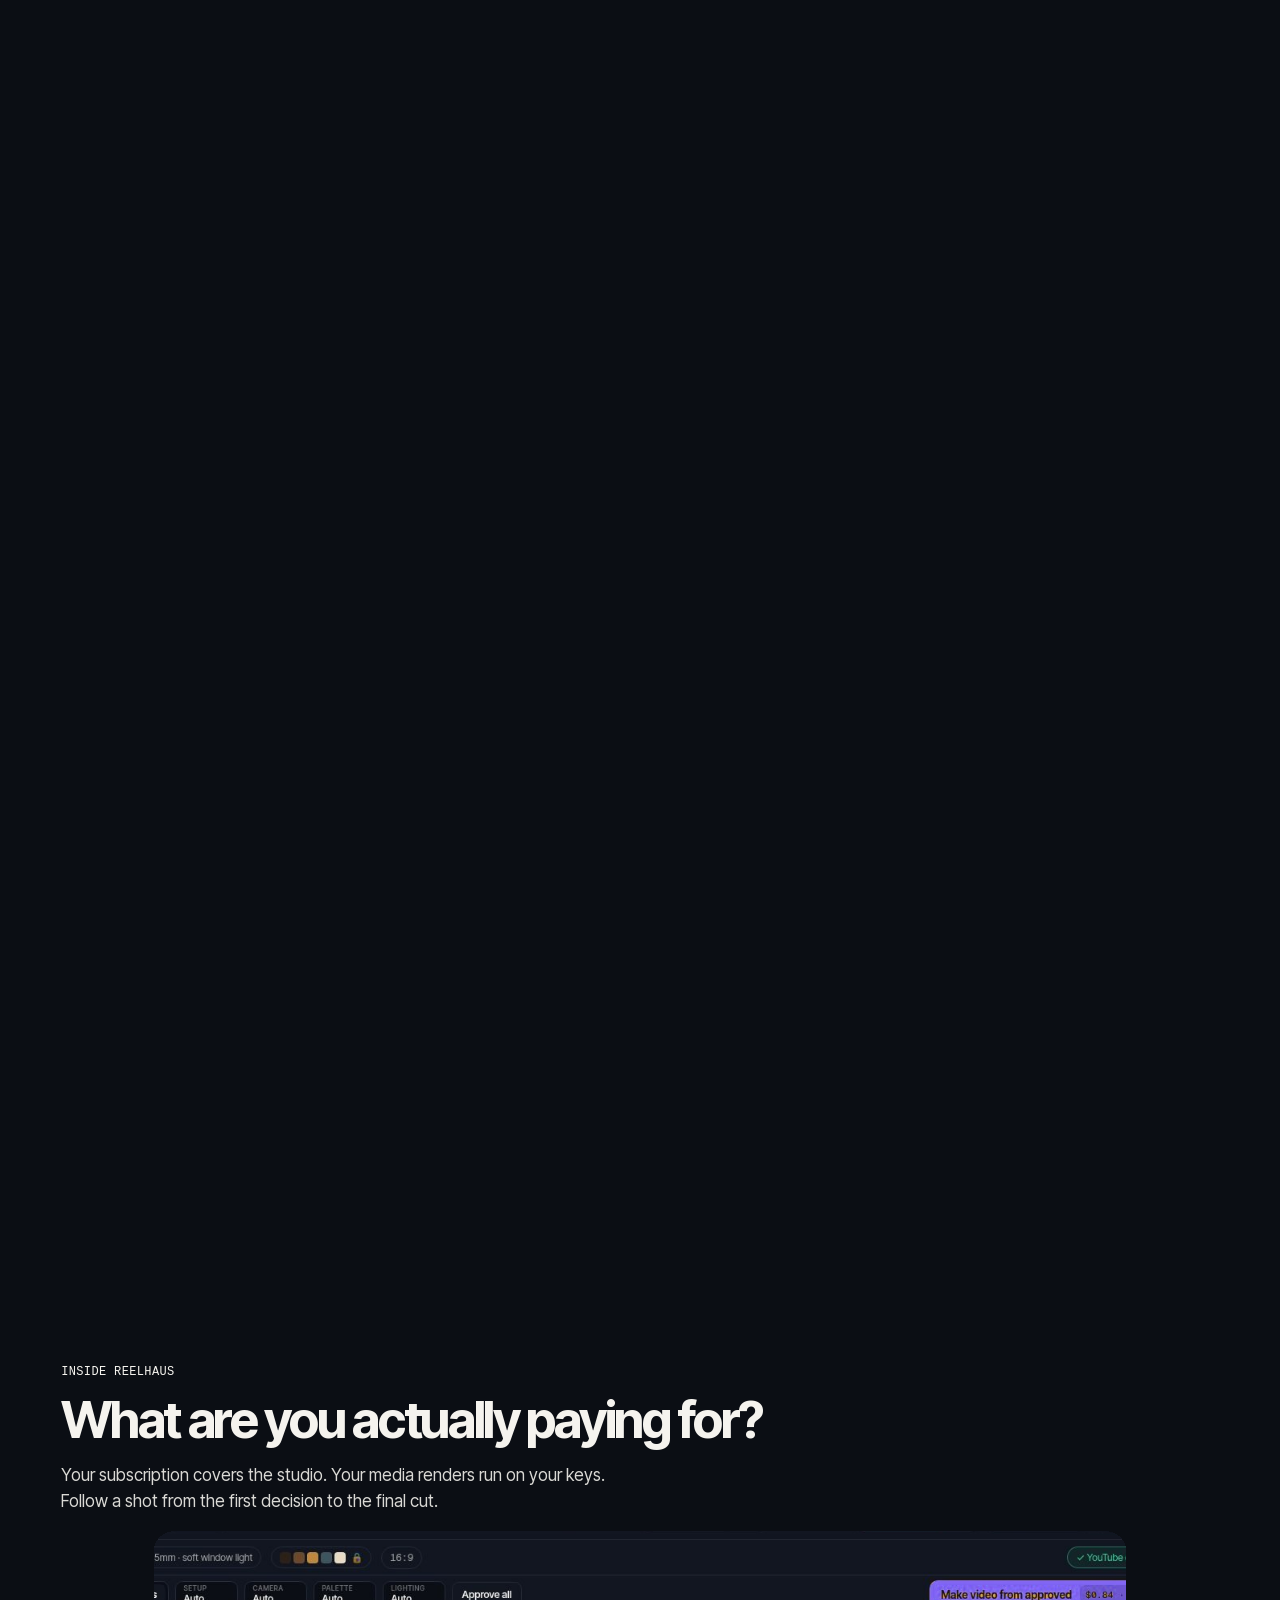
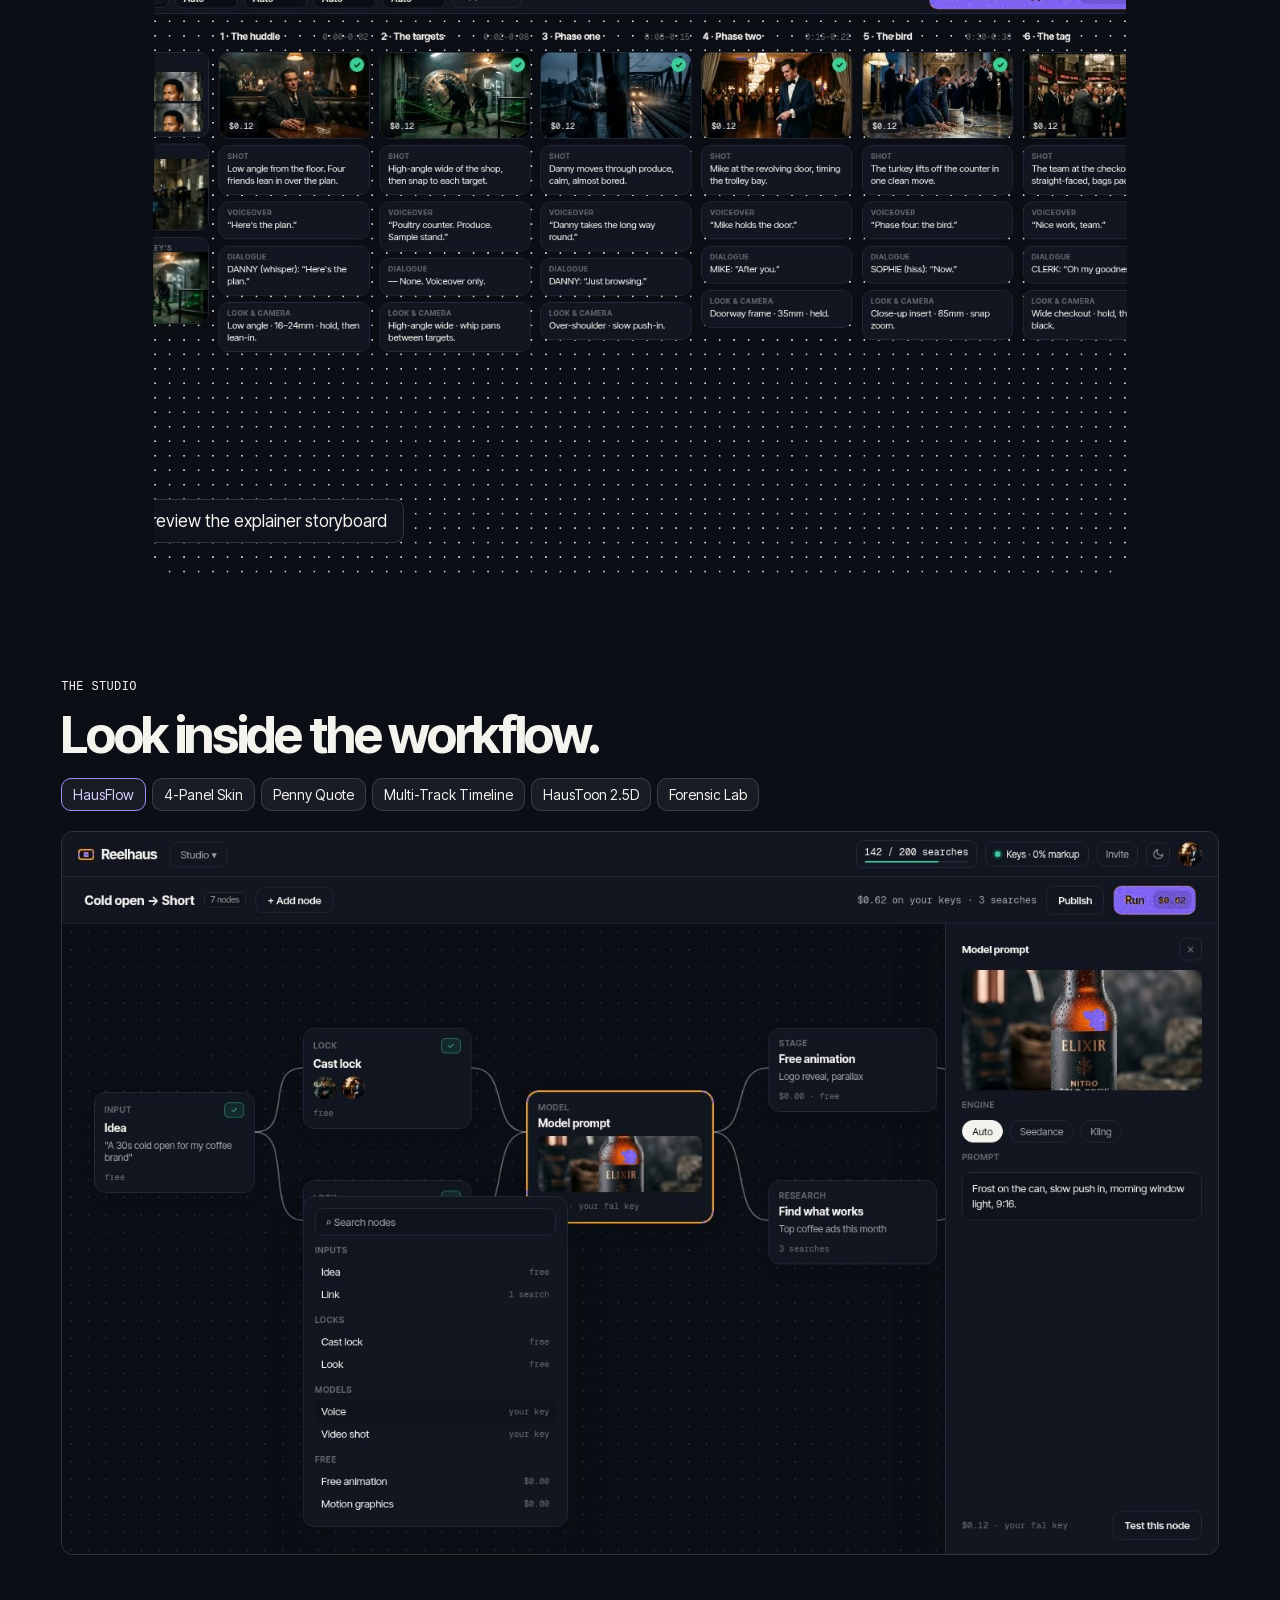
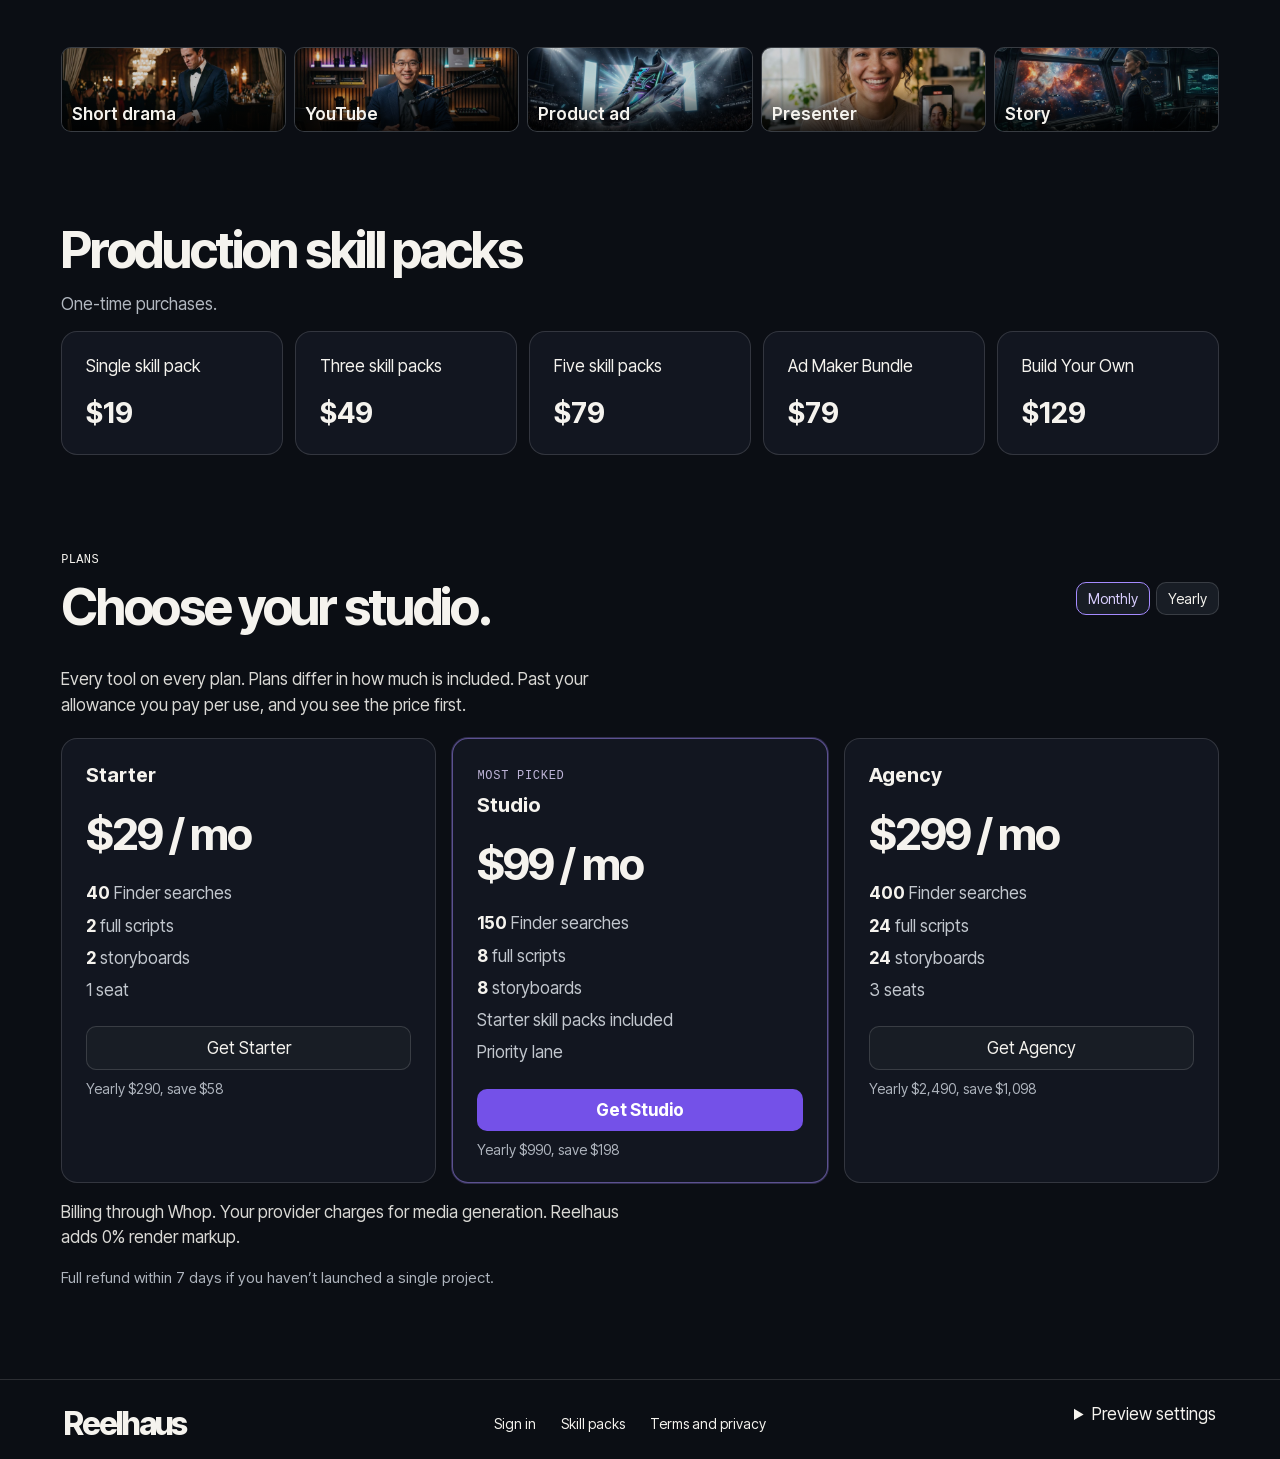
==== commit db203ea0: "Homepage #jobs: add cropped dimmed dark design screenshots inside visual tiles" ====
--- a/index.html
+++ b/index.html
@@ -1,9 +1,9 @@
 <!doctype html><html lang=en><head><meta charset=utf-8><meta name=viewport content="width=device-width,initial-scale=1"><title>Reelhaus · You bring the idea. Reelhaus brings the crew.</title><meta name=robots content=noindex>
-<link rel=preload href="cg/it-font.woff2" as=font type="font/woff2" crossorigin><link rel=stylesheet href="home.css?v=1126cg12"></head><body>
+<link rel=preload href="cg/it-font.woff2" as=font type="font/woff2" crossorigin><link rel=stylesheet href="home.css?v=1126cg13"></head><body>
 <div class=sale id=banner>Cyber Week Founding Pass <b class=mono id=clock></b></div><nav><a href="#top" class=brand>Reelhaus</a><div class=links><a href="#studio">Studio</a><a href="#explainer">Inside Reelhaus</a><a href="#skills">Skill packs</a><a href="#process">How it works</a><a href="#pricing">Pricing</a><a href="https://reelhaus.ai/front/signin">Sign in</a></div></nav>
 <div class=cineSeq><header id=top class=hero><img id=heroimg alt="Cinematic still from the Reelhaus showcase"><div class=heroCopy><small>AI VIDEO PRODUCTION STUDIO</small><h1 id=head>You bring the idea. <span class=hl2>Reelhaus brings the crew.</span></h1><p>You call the shots, we help you get them right, so you stop burning credits on retakes. Your keys, your models, zero markup.</p><p class=htags>Research · Script · Cast · Storyboard · Edit</p><div class=actions><a class="act act--go" href="#pricing"><span class=act__tile aria-hidden=true><svg viewBox="0 0 16 16"><path fill=currentColor d="M5.2 3.15v9.7L13.1 8 5.2 3.15z"/></svg></span>Get started</a><button class="act act--watch" type=button id=watchDemo><span class=act__play aria-hidden=true><svg viewBox="0 0 16 16"><circle cx=8 cy=8 r=6.4 fill=none stroke=currentColor stroke-width=1.4 /><path fill=currentColor d="M6.6 5.2v5.6L11.2 8z"/></svg></span>Watch demo</button></div><a class=chat href="#pricing" aria-label="Plan my video: see plans"><span class=chat__field><span class=chat__text data-typer>A 30-second ad for my aunt's taco truck</span><span class=chat__caret aria-hidden=true></span></span><span class=chat__go>Plan my video →</span></a><p class=hero__alt><a href="https://reelhaus.ai/front/skills/store">Or try a free skill pack first</a></p></div><div class=arrive><small>DIRECTOR STUDIO</small><h2>AI video production just got easier</h2><p>Reelhaus helps you turn an idea into a finished production no matter what kind of video you're trying to shoot.</p></div><div class=frames></div><p class=framehint>Swipe to see each kind of video →</p><a class="btn boardLink" href="#explainer" hidden>Explore the studio ↓</a></header></div>
 <main class=wrap>
-<section class="section explain" id=explainer><div class=explain-stage><div class=explain-copy><h2>How Reelhaus works</h2></div><div class=explain-frame role=img aria-label="Placeholder for the explainer video"><img src="cg/motor.jpeg" alt="" aria-hidden=true width=1280 height=714><div class=explain-overlay><span class=explain-mark aria-hidden=true></span><span class=explain-label>Explainer video</span><span class=explain-soon>Placeholder</span></div></div></div></section><section class="section wrap jobs" id=jobs><small>WHAT REELHAUS HELPS YOU DO</small><h2>Every job in the production, handled</h2><div class=jobs__grid><article class=job><h3>Find an idea worth shooting</h3><div class=job__vis aria-hidden=true><svg viewBox="0 0 24 24"><path fill=none stroke=currentColor stroke-width=1.6 stroke-linecap=round stroke-linejoin=round d="M10 14a4 4 0 0 0 5.7 0l3-3a4 4 0 0 0-5.7-5.7l-1 1M14 10a4 4 0 0 0-5.7 0l-3 3a4 4 0 0 0 5.7 5.7l1-1"/></svg></div><p>Paste a YouTube link or type your idea. Reelhaus helps you pull out the story and the hooks before you spend a credit.</p></article><article class=job><h3>Get a script that holds together</h3><div class=job__vis aria-hidden=true><svg viewBox="0 0 24 24"><path fill=none stroke=currentColor stroke-width=1.6 stroke-linecap=round stroke-linejoin=round d="M7 3h7l4 4v14H7zM14 3v4h4M10 12h5M10 15.5h5M10 9h2"/></svg></div><p>Reelhaus helps you write scene by scene, keeping track of what happened so the story doesn't drift.</p></article><article class=job><h3>Keep your characters looking the same</h3><div class=job__vis aria-hidden=true><svg viewBox="0 0 24 24"><circle cx=10 cy=8 r=3.5 fill=none stroke=currentColor stroke-width=1.6 stroke-linecap=round stroke-linejoin=round/><path fill=none stroke=currentColor stroke-width=1.6 stroke-linecap=round stroke-linejoin=round d="M3.5 20a6.5 6.5 0 0 1 11-4.7"/><rect x=15 y=15 width=6.5 height=5.5 rx=1 fill=none stroke=currentColor stroke-width=1.6 stroke-linecap=round stroke-linejoin=round/><path fill=none stroke=currentColor stroke-width=1.6 stroke-linecap=round stroke-linejoin=round d="M16.5 15v-1.5a1.75 1.75 0 0 1 3.5 0V15"/></svg></div><p>Cast lock and look lock keep faces, wardrobe and style consistent from one shot to the next.</p></article><article class=job><h3>Plan every shot before you render</h3><div class=job__vis aria-hidden=true><svg viewBox="0 0 24 24"><rect x=3 y=4 width=8 height=6.5 rx=1 fill=none stroke=currentColor stroke-width=1.6 stroke-linecap=round stroke-linejoin=round/><rect x=13 y=4 width=8 height=6.5 rx=1 fill=none stroke=currentColor stroke-width=1.6 stroke-linecap=round stroke-linejoin=round/><rect x=3 y=13.5 width=8 height=6.5 rx=1 fill=none stroke=currentColor stroke-width=1.6 stroke-linecap=round stroke-linejoin=round/><rect x=13 y=13.5 width=8 height=6.5 rx=1 fill=none stroke=currentColor stroke-width=1.6 stroke-linecap=round stroke-linejoin=round/></svg></div><p>Shot boards lay out each shot first, so you stop burning credits on rerolls.</p></article><article class=job><h3>Direct it like a real production</h3><div class=job__vis aria-hidden=true><svg viewBox="0 0 24 24"><path fill=none stroke=currentColor stroke-width=1.6 stroke-linecap=round stroke-linejoin=round d="M3 10h18v10H3zM3 10l2.5-5.5 15.5 2.6L20.6 10M8.5 5.3l-1.6 4.4M14 6.2l-1.4 3.6"/></svg></div><p>The director studio helps you turn an idea into a finished video, whatever kind you're shooting.</p></article><article class=job><h3>Pay the model, not a middleman</h3><div class=job__vis aria-hidden=true><svg viewBox="0 0 24 24"><circle cx=8 cy=15 r=4 fill=none stroke=currentColor stroke-width=1.6 stroke-linecap=round stroke-linejoin=round/><path fill=none stroke=currentColor stroke-width=1.6 stroke-linecap=round stroke-linejoin=round d="M11 12l9-9M17 6l2.5 2.5M14.5 8.5l2 2"/></svg></div><p>Use your own keys and models with zero markup. Pick monthly or yearly.</p></article></div><div class=actions><a class="btn cta" href="#pricing">Get started</a></div></section>
+<section class="section explain" id=explainer><div class=explain-stage><div class=explain-copy><h2>How Reelhaus works</h2></div><div class=explain-frame role=img aria-label="Placeholder for the explainer video"><img src="cg/motor.jpeg" alt="" aria-hidden=true width=1280 height=714><div class=explain-overlay><span class=explain-mark aria-hidden=true></span><span class=explain-label>Explainer video</span><span class=explain-soon>Placeholder</span></div></div></div></section><section class="section wrap jobs" id=jobs><small>WHAT REELHAUS HELPS YOU DO</small><h2>Every job in the production, handled</h2><div class=jobs__grid><article class=job><h3>Find an idea worth shooting</h3><div class=job__vis aria-hidden=true><img class=job__shot src="cg/job-01-idea.jpg" alt="" loading=lazy width=960 height=515><span class=job__badge><svg viewBox="0 0 24 24"><path fill=none stroke=currentColor stroke-width=1.6 stroke-linecap=round stroke-linejoin=round d="M10 14a4 4 0 0 0 5.7 0l3-3a4 4 0 0 0-5.7-5.7l-1 1M14 10a4 4 0 0 0-5.7 0l-3 3a4 4 0 0 0 5.7 5.7l1-1"/></svg></span></div><p>Paste a YouTube link or type your idea. Reelhaus helps you pull out the story and the hooks before you spend a credit.</p></article><article class=job><h3>Get a script that holds together</h3><div class=job__vis aria-hidden=true><img class=job__shot src="cg/job-02-script.jpg" alt="" loading=lazy width=960 height=525><span class=job__badge><svg viewBox="0 0 24 24"><path fill=none stroke=currentColor stroke-width=1.6 stroke-linecap=round stroke-linejoin=round d="M7 3h7l4 4v14H7zM14 3v4h4M10 12h5M10 15.5h5M10 9h2"/></svg></span></div><p>Reelhaus helps you write scene by scene, keeping track of what happened so the story doesn't drift.</p></article><article class=job><h3>Keep your characters looking the same</h3><div class=job__vis aria-hidden=true><img class=job__shot src="cg/job-03-cast.jpg" alt="" loading=lazy width=960 height=513><span class=job__badge><svg viewBox="0 0 24 24"><circle cx=10 cy=8 r=3.5 fill=none stroke=currentColor stroke-width=1.6 stroke-linecap=round stroke-linejoin=round/><path fill=none stroke=currentColor stroke-width=1.6 stroke-linecap=round stroke-linejoin=round d="M3.5 20a6.5 6.5 0 0 1 11-4.7"/><rect x=15 y=15 width=6.5 height=5.5 rx=1 fill=none stroke=currentColor stroke-width=1.6 stroke-linecap=round stroke-linejoin=round/><path fill=none stroke=currentColor stroke-width=1.6 stroke-linecap=round stroke-linejoin=round d="M16.5 15v-1.5a1.75 1.75 0 0 1 3.5 0V15"/></svg></span></div><p>Cast lock and look lock keep faces, wardrobe and style consistent from one shot to the next.</p></article><article class=job><h3>Plan every shot before you render</h3><div class=job__vis aria-hidden=true><img class=job__shot src="cg/job-04-board.jpg" alt="" loading=lazy width=960 height=409><span class=job__badge><svg viewBox="0 0 24 24"><rect x=3 y=4 width=8 height=6.5 rx=1 fill=none stroke=currentColor stroke-width=1.6 stroke-linecap=round stroke-linejoin=round/><rect x=13 y=4 width=8 height=6.5 rx=1 fill=none stroke=currentColor stroke-width=1.6 stroke-linecap=round stroke-linejoin=round/><rect x=3 y=13.5 width=8 height=6.5 rx=1 fill=none stroke=currentColor stroke-width=1.6 stroke-linecap=round stroke-linejoin=round/><rect x=13 y=13.5 width=8 height=6.5 rx=1 fill=none stroke=currentColor stroke-width=1.6 stroke-linecap=round stroke-linejoin=round/></svg></span></div><p>Shot boards lay out each shot first, so you stop burning credits on rerolls.</p></article><article class=job><h3>Direct it like a real production</h3><div class=job__vis aria-hidden=true><img class=job__shot src="cg/job-05-cost.jpg" alt="" loading=lazy width=960 height=605><span class=job__badge><svg viewBox="0 0 24 24"><path fill=none stroke=currentColor stroke-width=1.6 stroke-linecap=round stroke-linejoin=round d="M3 10h18v10H3zM3 10l2.5-5.5 15.5 2.6L20.6 10M8.5 5.3l-1.6 4.4M14 6.2l-1.4 3.6"/></svg></span></div><p>The director studio helps you turn an idea into a finished video, whatever kind you're shooting.</p></article><article class=job><h3>Pay the model, not a middleman</h3><div class=job__vis aria-hidden=true><img class=job__shot src="cg/job-06-timeline.jpg" alt="" loading=lazy width=960 height=651><span class=job__badge><svg viewBox="0 0 24 24"><circle cx=8 cy=15 r=4 fill=none stroke=currentColor stroke-width=1.6 stroke-linecap=round stroke-linejoin=round/><path fill=none stroke=currentColor stroke-width=1.6 stroke-linecap=round stroke-linejoin=round d="M11 12l9-9M17 6l2.5 2.5M14.5 8.5l2 2"/></svg></span></div><p>Use your own keys and models with zero markup. Pick monthly or yearly.</p></article></div><div class=actions><a class="btn cta" href="#pricing">Get started</a></div></section>
 <section class=section id=process><small>HOW IT WORKS</small><h2>From the idea to the final cut.</h2><p class=sub>Six steps, in the order a film gets made. You call the shots at each one.</p><div class=steps><article class=stepcard><img src="cg/lab.jpeg" alt="Angle step in the Reelhaus studio" loading=lazy width=1440 height=900><div><small>01 · ANGLE</small><h3>Start with what’s already working.</h3><p>Pick a topic people are watching right now, before you write a word.</p><p class=helps><b>How Reelhaus helps:</b> Finder shows outlier videos beating their channel’s normal, and Breakdown shows why they worked.</p></div></article><article class=stepcard><img src="cg/script.jpeg" alt="Script step in the Reelhaus studio" loading=lazy width=1440 height=900><div><small>02 · SCRIPT</small><h3>Get a script you can actually shoot.</h3><p>Every line is a shot you can film, timed from the hook to the payoff.</p><p class=helps><b>How Reelhaus helps:</b> The script writer builds the beat sheet and tracks each character’s arc across scenes.</p></div></article><article class=stepcard><img src="cg/board.jpeg" alt="Shots step in the Reelhaus studio" loading=lazy width=1440 height=900><div><small>03 · SHOTS</small><h3>Put every shot on the board.</h3><p>See the whole video as stills, scene by scene, and reorder it before anything renders.</p><p class=helps><b>How Reelhaus helps:</b> Reel Board turns each line into a shot card with the framing and camera move written for you.</p></div></article><article class=stepcard><img src="cg/cast.jpeg" alt="Cast & look step in the Reelhaus studio" loading=lazy width=1440 height=900><div><small>04 · CAST & LOOK</small><h3>Same face. Same look. Every shot.</h3><p>Nobody drifts between takes, and every shot keeps the same film look.</p><p class=helps><b>How Reelhaus helps:</b> Character sheets lock the cast in four angles, and the look library keeps one style across the video.</p></div></article><article class=stepcard><img src="cg/quote.jpeg" alt="Render step in the Reelhaus studio" loading=lazy width=1440 height=900><div><small>05 · RENDER</small><h3>See the price before you render.</h3><p>Stop burning credits on rerolls. Check it on a still, then render the take you want.</p><p class=helps><b>How Reelhaus helps:</b> Each shot shows its estimate on your own key, with zero markup. If a run fails on Reelhaus’s side, the credits come back.</p></div></article><article class=stepcard><img src="cg/edit.jpeg" alt="Fix step in the Reelhaus studio" loading=lazy width=1440 height=900><div><small>06 · FIX</small><h3>Say what to change.</h3><p>“Tighten the pauses. Swap shot four.” Preview the change, then apply it.</p><p class=helps><b>How Reelhaus helps:</b> The editor chat proposes the cut on the timeline, so you fix the take instead of starting over.</p></div></article></div><p class=stephint>Swipe for all six steps →</p></section><!-- The Wrong Contract walkthrough, moved below the six-step section (Nov 26). -->
 <section id=studio class="section story"><div class=stage><div><small id=step></small><h2 id=storytitle></h2><p id=storycopy></p><div id=chapters class=tabs></div></div><figure><img id=storyimg class=screen alt=""><div id=trybar class=tabs style="margin-top:10px"></div><figcaption id=caption></figcaption></figure></div></section>
 <section class=section id=paying><small>INSIDE REELHAUS</small><h2>What are you actually paying for?</h2><p class=sub>Your subscription covers the studio. Your media renders run on your keys. Follow a shot from the first decision to the final cut.</p><div class=speaker><img id=poster alt="The Reelhaus board with every shot planned"><button id=explain>▶ Preview the explainer storyboard</button></div></section>
--- a/home.css
+++ b/home.css
@@ -97,4 +97,5 @@
 /* Jobs to be done (Nov 26) */
 .jobs small{color:#BDB3D6}.jobs__grid{display:grid;grid-template-columns:repeat(3,1fr);gap:16px;margin:26px 0}.job{border:1px solid #ffffff1f;background:#121620;border-radius:16px;padding:22px}.job:hover{border-color:#A58BFF80}.job__n{font:12px ui-monospace,monospace;color:#A58BFF}.job h3{margin:10px 0 8px;font-size:20px;letter-spacing:-.02em}.job p{margin:0;color:#c2c7ce;line-height:1.5}
 @media(max-width:900px){.jobs__grid{grid-template-columns:1fr 1fr}}@media(max-width:600px){.jobs__grid{grid-template-columns:1fr}}
-.job h3{margin:0 0 14px}.job__vis{width:52px;height:52px;border-radius:14px;display:grid;place-items:center;background:linear-gradient(140deg,#7451E833,#A58BFF14);border:1px solid #A58BFF55;color:#BDB3D6;margin-bottom:14px}.job__vis svg{width:26px;height:26px}
+.job h3{margin:0 0 14px}.job__vis{position:relative;width:100%;aspect-ratio:16/9;min-height:140px;border-radius:12px;overflow:hidden;background:#0b0e14;border:1px solid #A58BFF44;margin-bottom:14px;display:block}.job__vis:after{content:"";position:absolute;inset:0;background:linear-gradient(180deg,rgba(11,14,20,.14) 0%,rgba(11,14,20,.65) 100%);pointer-events:none}.job__shot{width:100%;height:100%;object-fit:cover;object-position:center top;display:block;opacity:.52;filter:saturate(.9) brightness(.86);transition:opacity .2s,transform .25s}.job:hover .job__shot{opacity:.68;transform:scale(1.02)}.job__badge{position:absolute;left:10px;bottom:10px;z-index:2;width:36px;height:36px;border-radius:10px;display:grid;place-items:center;background:rgba(18,22,32,.9);border:1px solid #A58BFF66;color:#C9BCFF;backdrop-filter:blur(6px)}.job__badge svg{width:18px;height:18px;display:block}
+@media(max-width:600px){.job__vis{display:block!important;min-height:148px}}
